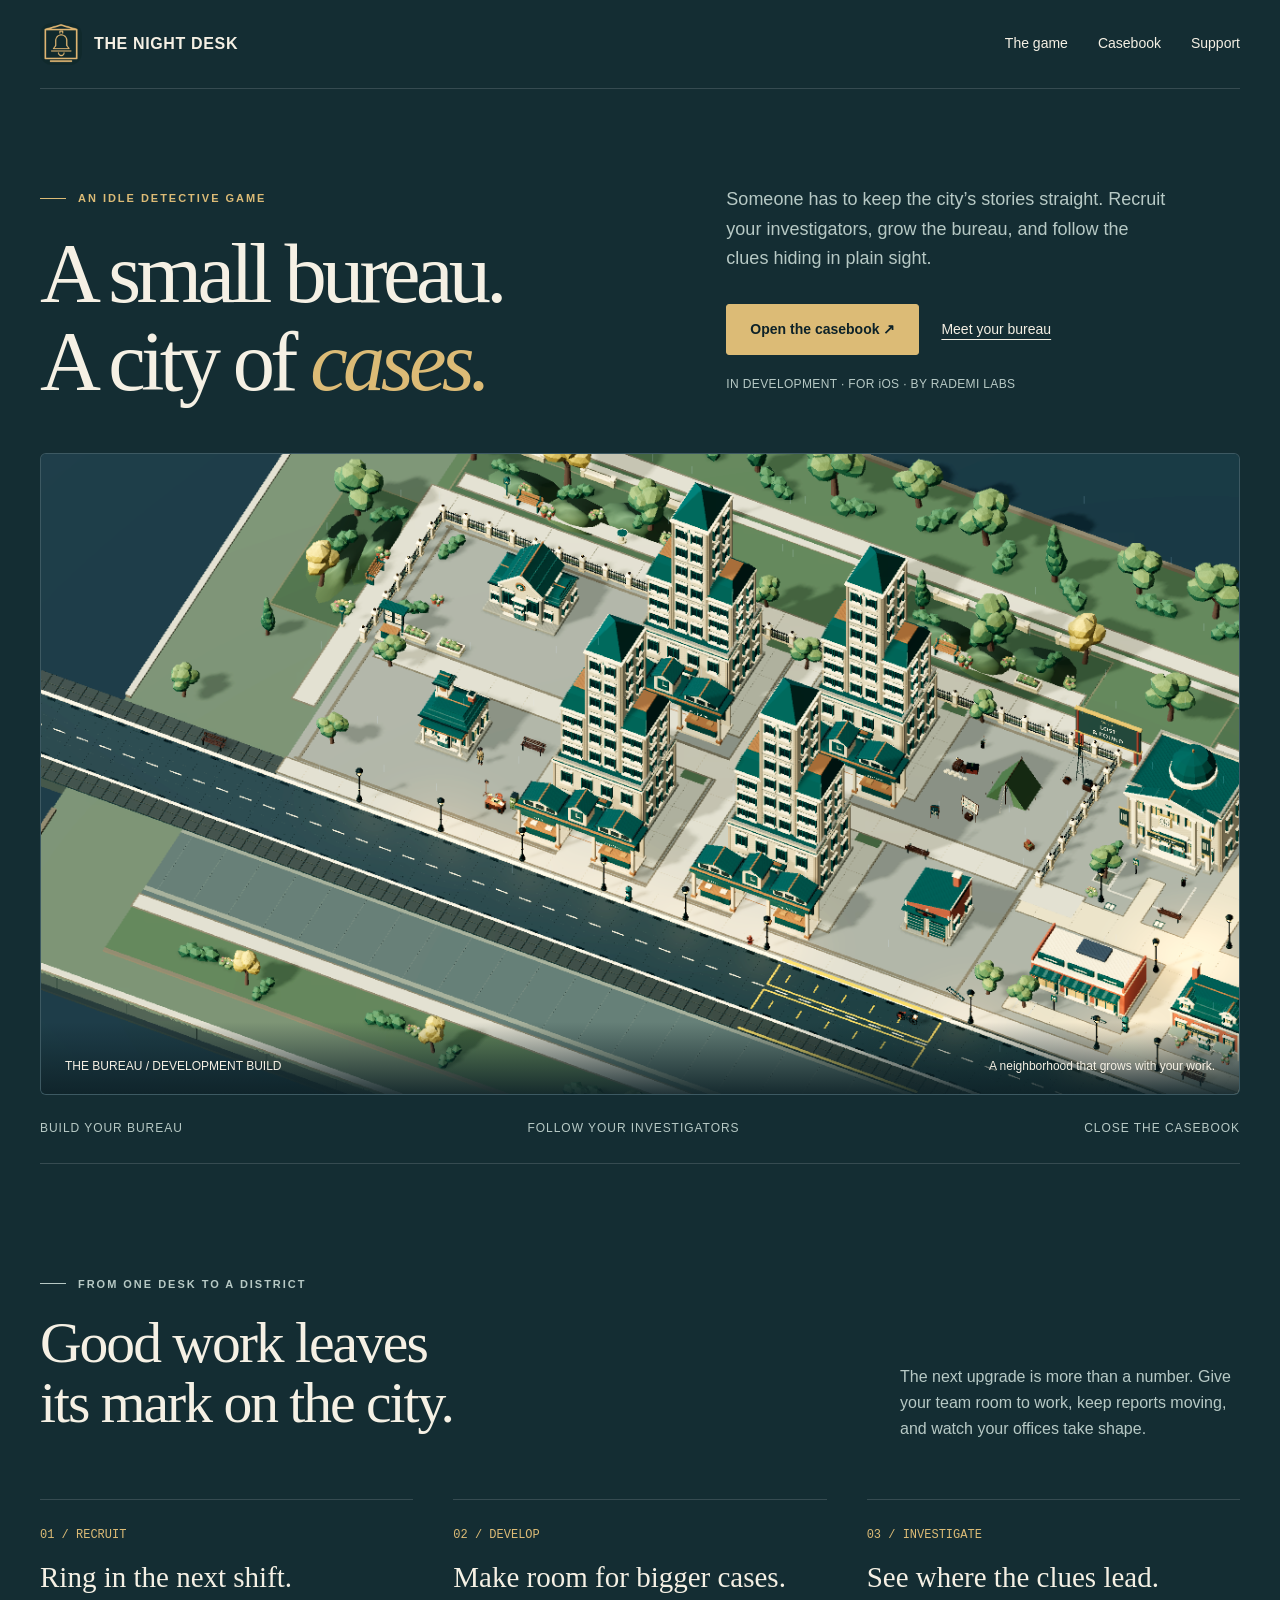
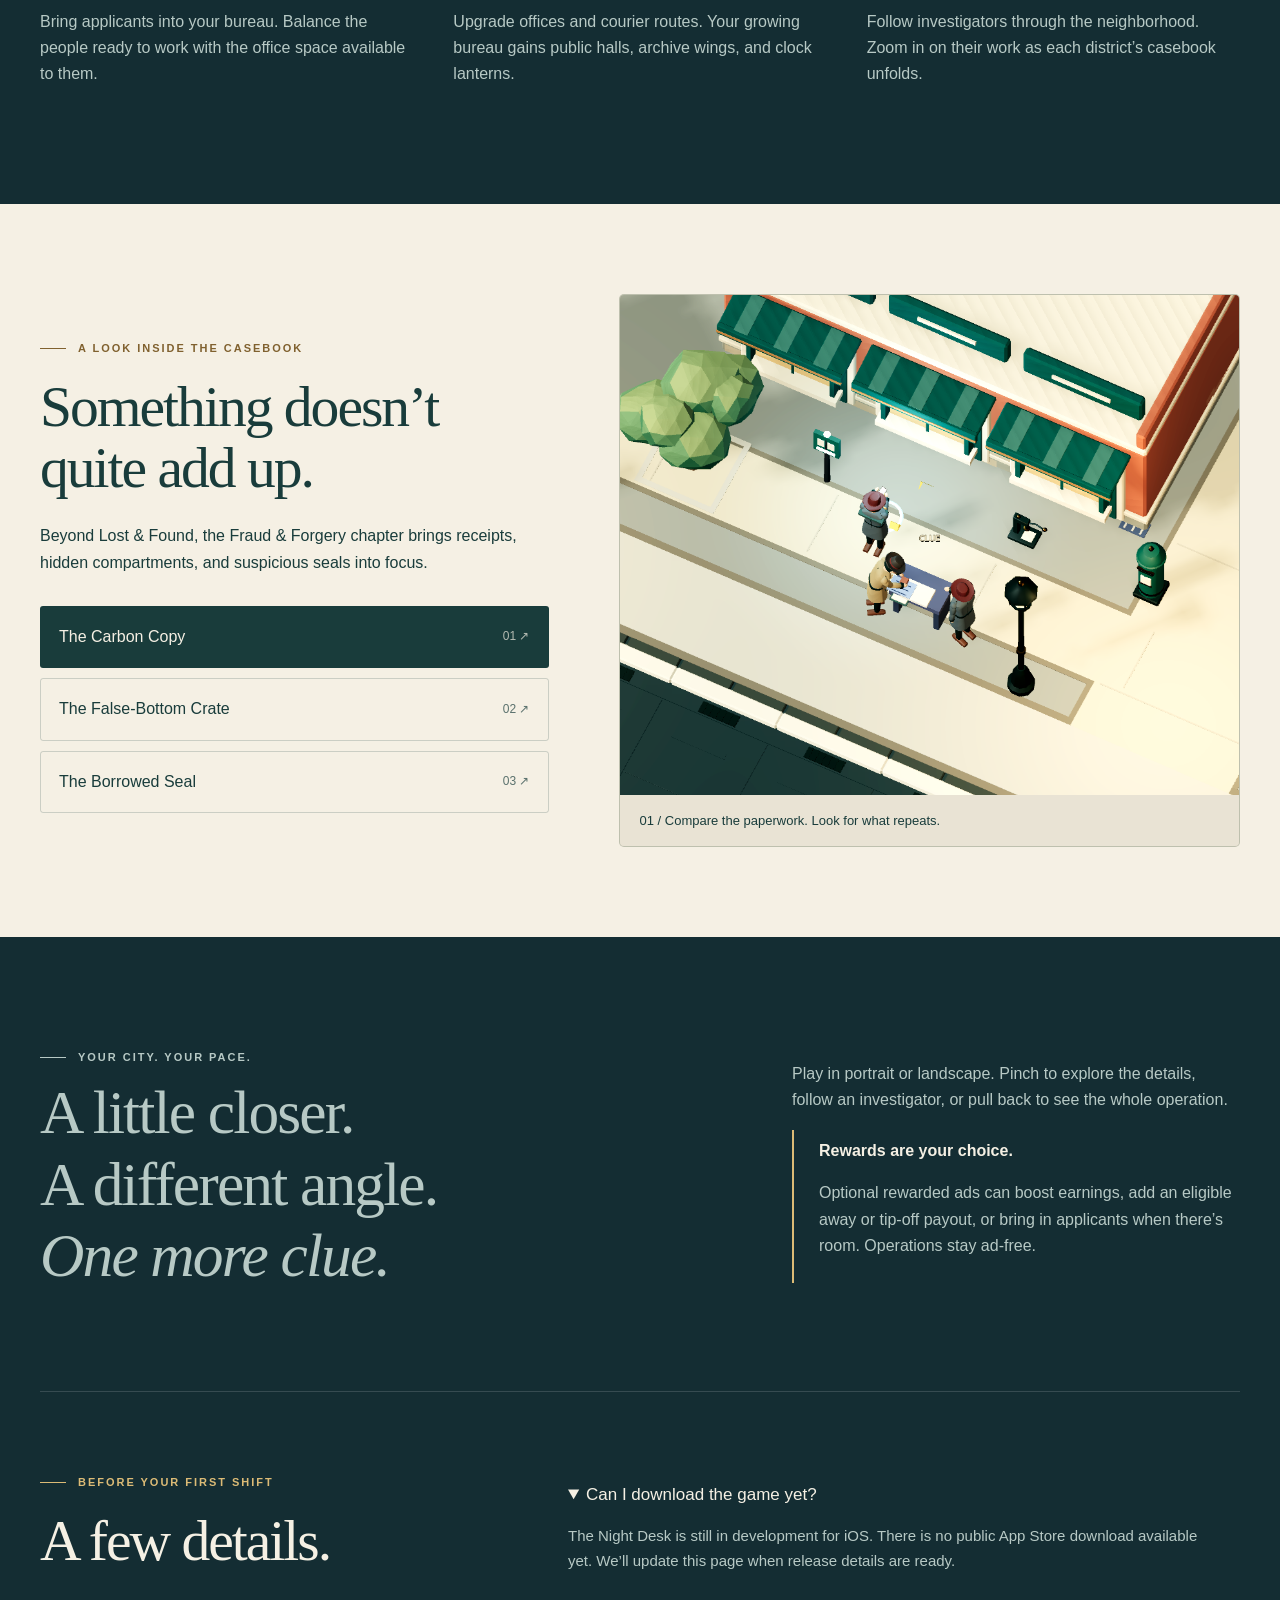
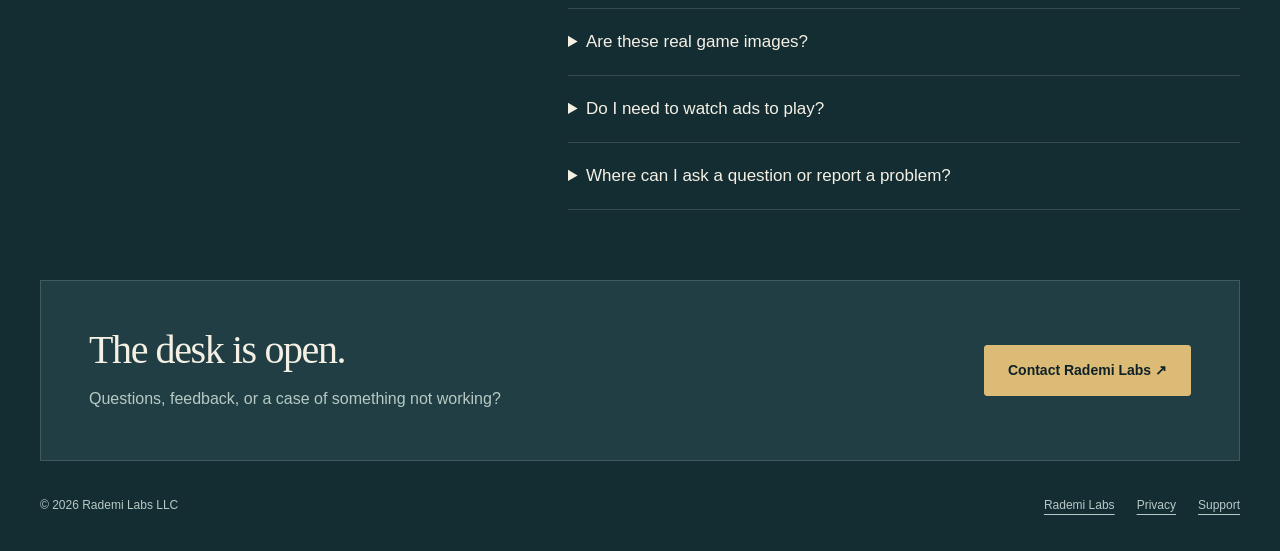
==== the-night-desk/index.html @ 942dfabb "Publish The Night Desk developer site and AdMob publisher file" ====
<!doctype html><html lang="en"><head><meta charset="utf-8"><meta name="viewport" content="width=device-width,initial-scale=1"><title>The Night Desk — A city of cases | Rademi Labs</title><meta name="description" content="Build a detective bureau, recruit investigators, and watch a city of cases unfold. The Night Desk is an iOS game in development from Rademi Labs."><meta property="og:title" content="The Night Desk — A city of cases"><meta property="og:description" content="A growing bureau. A living neighborhood. One more case."><meta property="og:image" content="https://rademi-labs.github.io/the-night-desk/assets/city.png"><meta property="og:type" content="website"><link rel="canonical" href="https://rademi-labs.github.io/the-night-desk/"><link rel="icon" href="assets/icon.png"><link rel="stylesheet" href="style.css"><script src="site.js" defer></script></head><body><a class="skip" href="#main">Skip to content</a><div class="wrap"><header><a class="brand" href="./"><img src="assets/icon.png" width="42" height="42" alt="">THE NIGHT DESK</a><nav aria-label="Main"><a href="#bureau">The game</a><a href="#casebook">Casebook</a><a href="support.html">Support</a></nav></header><main id="main"><section class="hero"><div class="hero-top"><div><p class="kicker">An idle detective game</p><h1>A small bureau.<br>A city of <em>cases.</em></h1></div><div><p class="intro">Someone has to keep the city’s stories straight. Recruit your investigators, grow the bureau, and follow the clues hiding in plain sight.</p><div class="actions"><a class="button" href="#casebook">Open the casebook ↗</a><a class="text-link" href="#bureau">Meet your bureau</a></div><p class="availability">IN DEVELOPMENT · FOR iOS · BY RADEMI LABS</p></div></div><figure class="scene"><img src="assets/city.png" width="1280" height="900" alt="An isometric detective bureau with teal-roofed towers, courtyards, investigators and tree-lined streets"><figcaption><span>THE BUREAU / DEVELOPMENT BUILD</span><span>A neighborhood that grows with your work.</span></figcaption></figure><div class="ribbon"><span>Build your bureau</span><span>Follow your investigators</span><span>Close the casebook</span></div></section><section class="section" id="bureau"><div class="section-head"><div><p class="kicker">From one desk to a district</p><h2>Good work leaves<br>its mark on the city.</h2></div><p>The next upgrade is more than a number. Give your team room to work, keep reports moving, and watch your offices take shape.</p></div><div class="steps"><article class="step"><span class="number">01 / RECRUIT</span><h3>Ring in the next shift.</h3><p>Bring applicants into your bureau. Balance the people ready to work with the office space available to them.</p></article><article class="step"><span class="number">02 / DEVELOP</span><h3>Make room for bigger cases.</h3><p>Upgrade offices and courier routes. Your growing bureau gains public halls, archive wings, and clock lanterns.</p></article><article class="step"><span class="number">03 / INVESTIGATE</span><h3>See where the clues lead.</h3><p>Follow investigators through the neighborhood. Zoom in on their work as each district’s casebook unfolds.</p></article></div></section></main></div><section class="case-section" id="casebook" aria-labelledby="casebook-title"><div class="wrap case-grid"><div><p class="kicker">A look inside the casebook</p><h2 id="casebook-title">Something doesn’t<br>quite add up.</h2><p>Beyond Lost &amp; Found, the Fraud &amp; Forgery chapter brings receipts, hidden compartments, and suspicious seals into focus.</p><div class="case-controls" aria-label="Choose a case preview"><button class="case-button" data-case="carbon" aria-pressed="true" aria-controls="case-preview">The Carbon Copy <span>01 ↗</span></button><button class="case-button" data-case="bottom" aria-pressed="false" aria-controls="case-preview">The False-Bottom Crate <span>02 ↗</span></button><button class="case-button" data-case="seal" aria-pressed="false" aria-controls="case-preview">The Borrowed Seal <span>03 ↗</span></button></div></div><figure class="case-photo" id="case-preview"><img id="case-image" src="assets/carbon-copy.png" width="960" height="1200" loading="lazy" alt="Investigators comparing paperwork at a street-side evidence table"><figcaption id="case-caption" aria-live="polite">01 / Compare the paperwork. Look for what repeats.</figcaption></figure></div></section><div class="wrap"><section class="section quiet"><div><p class="kicker">Your city. Your pace.</p><p class="quote">A little closer.<br>A different angle.<br><em>One more clue.</em></p></div><div><p>Play in portrait or landscape. Pinch to explore the details, follow an investigator, or pull back to see the whole operation.</p><div class="reward-note"><strong>Rewards are your choice.</strong><p>Optional rewarded ads can boost earnings, add an eligible away or tip-off payout, or bring in applicants when there’s room. Operations stay ad-free.</p></div></div></section><section class="faq"><div class="faq-grid"><div><p class="kicker">Before your first shift</p><h2>A few details.</h2></div><div><details open><summary>Can I download the game yet?</summary><p>The Night Desk is still in development for iOS. There is no public App Store download available yet. We’ll update this page when release details are ready.</p></details><details><summary>Are these real game images?</summary><p>Yes. These are captures of the game’s current development artwork and scenes. The final release may change.</p></details><details><summary>Do I need to watch ads to play?</summary><p>Ad rewards are optional. The game does not force interstitial ads, and Operations are ad-free. Reward availability depends on eligibility and ad availability.</p></details><details><summary>Where can I ask a question or report a problem?</summary><p>Visit our <a href="support.html">support page</a> for contact details and useful information to include with a report.</p></details></div></div></section><section class="contact"><div><h2>The desk is open.</h2><p>Questions, feedback, or a case of something not working?</p></div><a class="button" href="support.html">Contact Rademi Labs ↗</a></section><footer><span>© 2026 Rademi Labs LLC</span><div><a href="/">Rademi Labs</a><a href="privacy.html">Privacy</a><a href="support.html">Support</a></div></footer></div></body></html>
---- the-night-desk/style.css ----
:root{--night:#142d33;--deep:#0e2228;--paper:#f5f0e4;--gold:#dcbb76;--ink:#193c3b;--muted:#b7c9c5;--line:#ffffff25}*{box-sizing:border-box}html{scroll-behavior:smooth;scroll-padding-top:28px}body{margin:0;background:var(--night);color:var(--paper);font-family:Arial,Helvetica,sans-serif;line-height:1.65}a{color:inherit;text-underline-offset:5px}button{font:inherit}a:focus-visible,button:focus-visible,summary:focus-visible{outline:3px solid var(--gold);outline-offset:5px}.wrap{width:min(1240px,calc(100% - 80px));margin:auto}.skip{position:absolute;left:20px;top:-80px;background:var(--paper);color:var(--ink);padding:10px;z-index:10}.skip:focus{top:10px}header{display:flex;justify-content:space-between;align-items:center;padding:23px 0;border-bottom:1px solid var(--line);gap:25px}.brand{display:flex;align-items:center;gap:12px;text-decoration:none;font-weight:bold;letter-spacing:.04em}.brand img{border-radius:12px;width:42px;height:42px}nav{display:flex;gap:30px;font-size:14px}nav a{text-decoration:none}nav a:hover{color:var(--gold)}.hero{padding:78px 0 0;position:relative}.hero-top{display:grid;grid-template-columns:1.2fr 1fr;gap:70px;align-items:end}.kicker{text-transform:uppercase;letter-spacing:.18em;font-size:11px;color:var(--gold);font-weight:bold;display:flex;align-items:center;gap:12px}.kicker:before{content:'';width:26px;height:1px;background:currentColor}h1,h2,h3{font-family:Georgia,serif;font-weight:400;line-height:1.05}h1{font-size:clamp(52px,6.6vw,92px);letter-spacing:-.055em;margin:22px 0 0}h1 em,h2 em{color:var(--gold);font-weight:400}h2{font-size:clamp(38px,4.5vw,62px);letter-spacing:-.035em;margin:20px 0 25px}h3{font-size:29px;margin:16px 0}.intro{color:var(--muted);font-size:18px;max-width:440px}.actions{display:flex;flex-wrap:wrap;gap:22px;align-items:center;margin-top:30px}.button{background:var(--gold);color:var(--deep);padding:13px 23px;text-decoration:none;font-size:14px;font-weight:bold;border:1px solid var(--gold);border-radius:3px}.text-link{font-size:14px}.availability{font-size:12px;letter-spacing:.03em;color:var(--muted);margin-top:20px}.scene{margin:46px 0 0;position:relative;border:1px solid var(--line);border-radius:6px;overflow:hidden;background:#1c3d47}.scene img{display:block;width:100%;max-height:640px;object-fit:cover}.scene figcaption{position:absolute;bottom:0;left:0;right:0;display:flex;justify-content:space-between;gap:12px;padding:35px 24px 17px;background:linear-gradient(transparent,#0e2228e8);font-size:12px}.stamp{border:1px solid #dcc69570;border-radius:50%;width:84px;height:84px;display:grid;place-items:center;text-align:center;line-height:1.4;font:10px/1.6 monospace;letter-spacing:1px;color:var(--gold);transform:rotate(10deg)}.ribbon{display:flex;justify-content:space-between;gap:20px;border-bottom:1px solid var(--line);padding:24px 0;color:var(--muted);font-size:12px;letter-spacing:.08em;text-transform:uppercase}.section{padding:100px 0}.section-head{display:flex;justify-content:space-between;gap:40px;align-items:end;margin-bottom:40px}.section-head p{max-width:340px;color:var(--muted)}.steps{display:grid;grid-template-columns:repeat(3,1fr);gap:40px}.step{border-top:1px solid var(--line);padding-top:20px}.number{font:12px monospace;color:var(--gold)}.step p{color:var(--muted);font-size:16px}.case-section{background:var(--paper);color:var(--ink);padding:90px 0}.case-section .kicker{color:#80612f}.case-grid{display:grid;grid-template-columns:.9fr 1.1fr;gap:70px;align-items:center}.case-controls{display:grid;margin-top:30px;gap:10px}.case-button{text-align:left;padding:17px 18px;background:transparent;border:1px solid #193c3b30;border-radius:3px;color:var(--ink);cursor:pointer;display:flex;align-items:center;justify-content:space-between;gap:12px}.case-button span{font-size:12px;opacity:.7}.case-button[aria-pressed=true]{background:var(--ink);color:var(--paper)}.case-photo{margin:0;background:#d6d3bf;border-radius:5px;overflow:hidden;border:1px solid #193c3b20}.case-photo img{width:100%;height:500px;object-fit:cover;display:block}.case-photo figcaption{padding:15px 20px;font-size:13px;background:#e9e3d4}.quote{font:clamp(34px,4.8vw,65px)/1.16 Georgia,serif;letter-spacing:-.03em;max-width:850px;margin:0}.quiet{display:grid;grid-template-columns:1.5fr 1fr;gap:80px;align-items:center}.quiet p{color:var(--muted)}.reward-note{border-left:2px solid var(--gold);padding:8px 0 8px 25px}.faq{border-top:1px solid var(--line);padding:70px 0}.faq-grid{display:grid;grid-template-columns:1fr 1.5fr;gap:80px}details{border-bottom:1px solid var(--line);padding:19px 0}summary{cursor:pointer;font-size:17px}details p{color:var(--muted);font-size:15px;max-width:650px}.contact{padding:48px;background:#203e43;border:1px solid var(--line);display:flex;justify-content:space-between;align-items:center;gap:30px}.contact h2{margin:0 0 15px;font-size:40px}.contact p{margin:0;color:var(--muted)}footer{display:flex;justify-content:space-between;flex-wrap:wrap;gap:20px;padding:35px 0;color:var(--muted);font-size:12px}footer div{display:flex;gap:22px}.document{max-width:780px;padding:70px 0}.document h1{font-size:60px;margin-bottom:30px}.document h2{font-size:30px;margin-top:42px}.document p,.document li{color:var(--muted)}.document .notice{border-left:2px solid var(--gold);padding:15px 20px;background:#ffffff08}.document a{overflow-wrap:anywhere}@media(max-width:800px){.wrap{width:calc(100% - 40px)}header{align-items:flex-start}nav{gap:15px;font-size:12px;flex-wrap:wrap;justify-content:flex-end}.brand{font-size:13px;white-space:nowrap}.brand img{width:32px;height:32px}.hero{padding-top:48px}.hero-top,.case-grid,.quiet,.faq-grid{grid-template-columns:1fr;gap:28px}.intro{max-width:600px}.steps{grid-template-columns:1fr;gap:20px}.section,.case-section{padding:60px 0}.section-head{display:block}.ribbon{font-size:9px;gap:10px}.case-photo img{height:410px}.scene img{min-height:300px;object-position:45% center}.contact{padding:28px;display:block}.contact .button{display:inline-block;margin-top:25px}.scene figcaption{font-size:10px}.document h1{font-size:45px}}@media(prefers-reduced-motion:reduce){html{scroll-behavior:auto}}
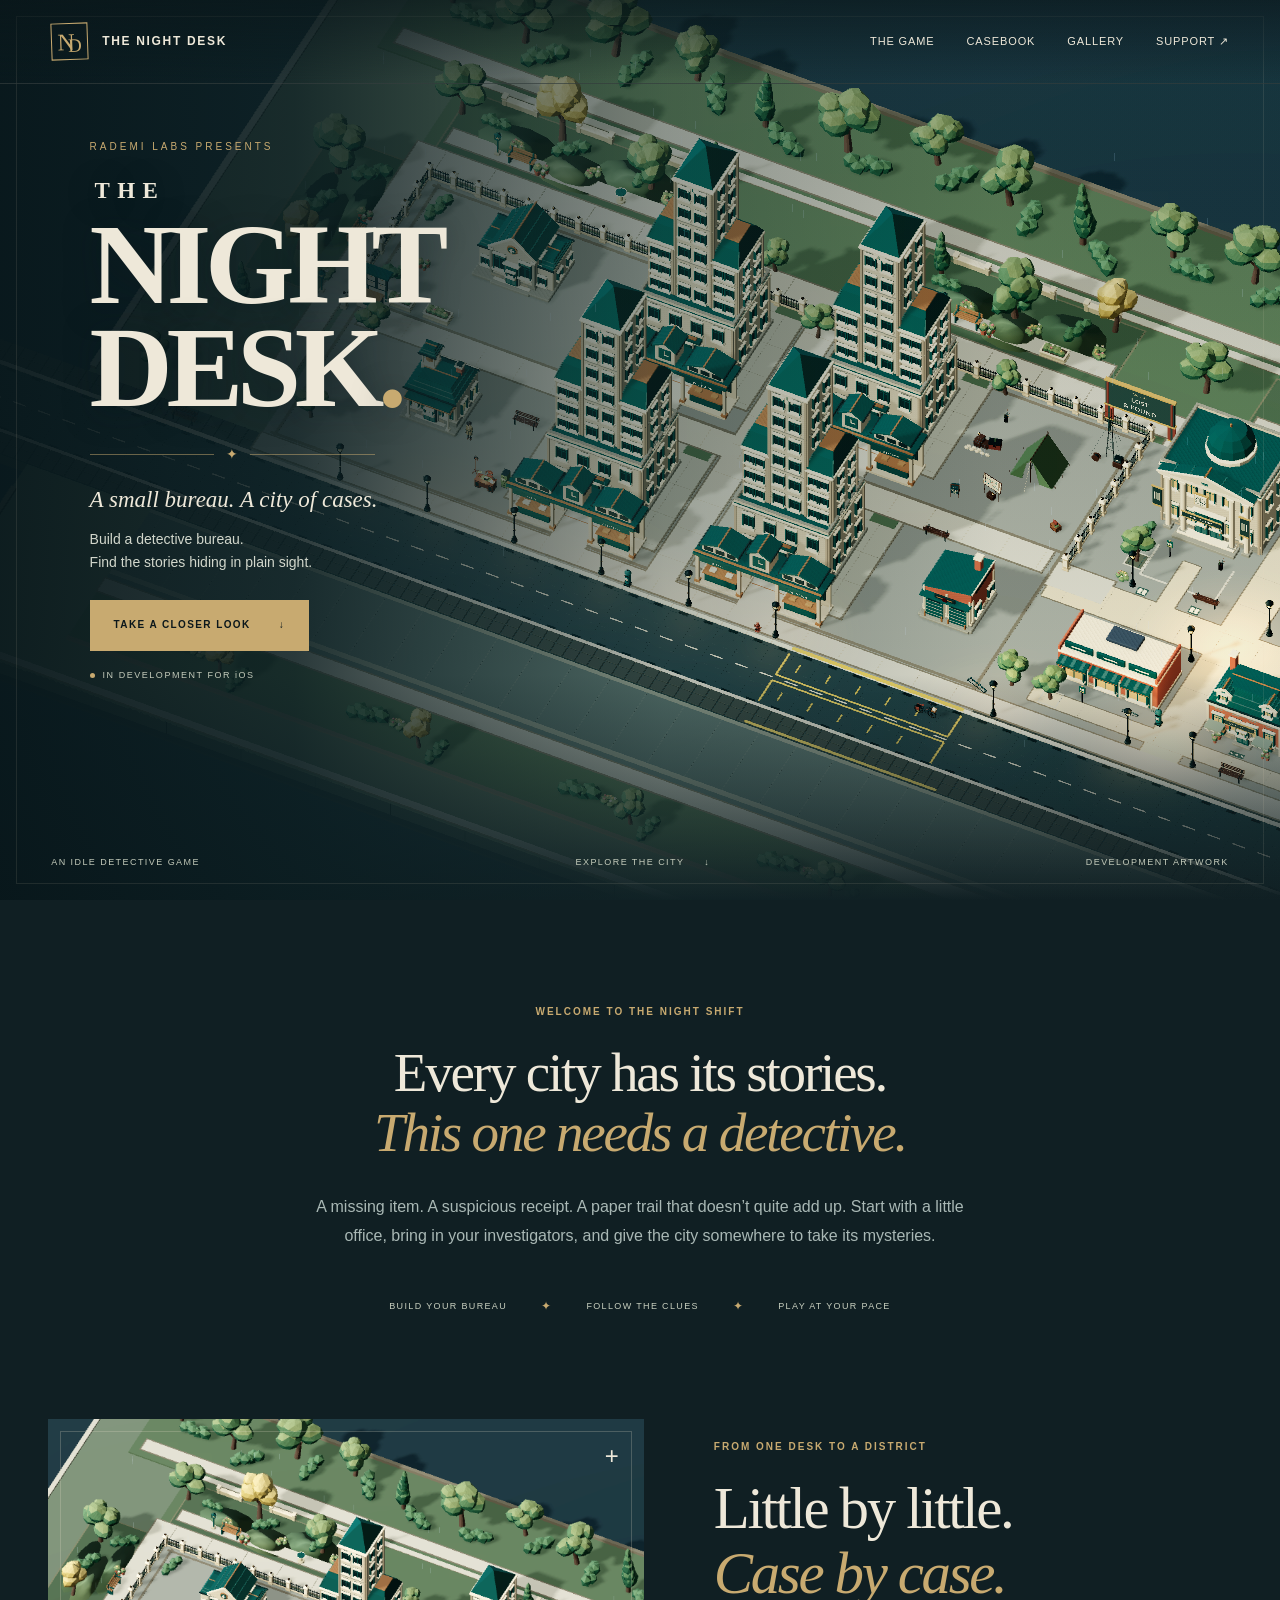
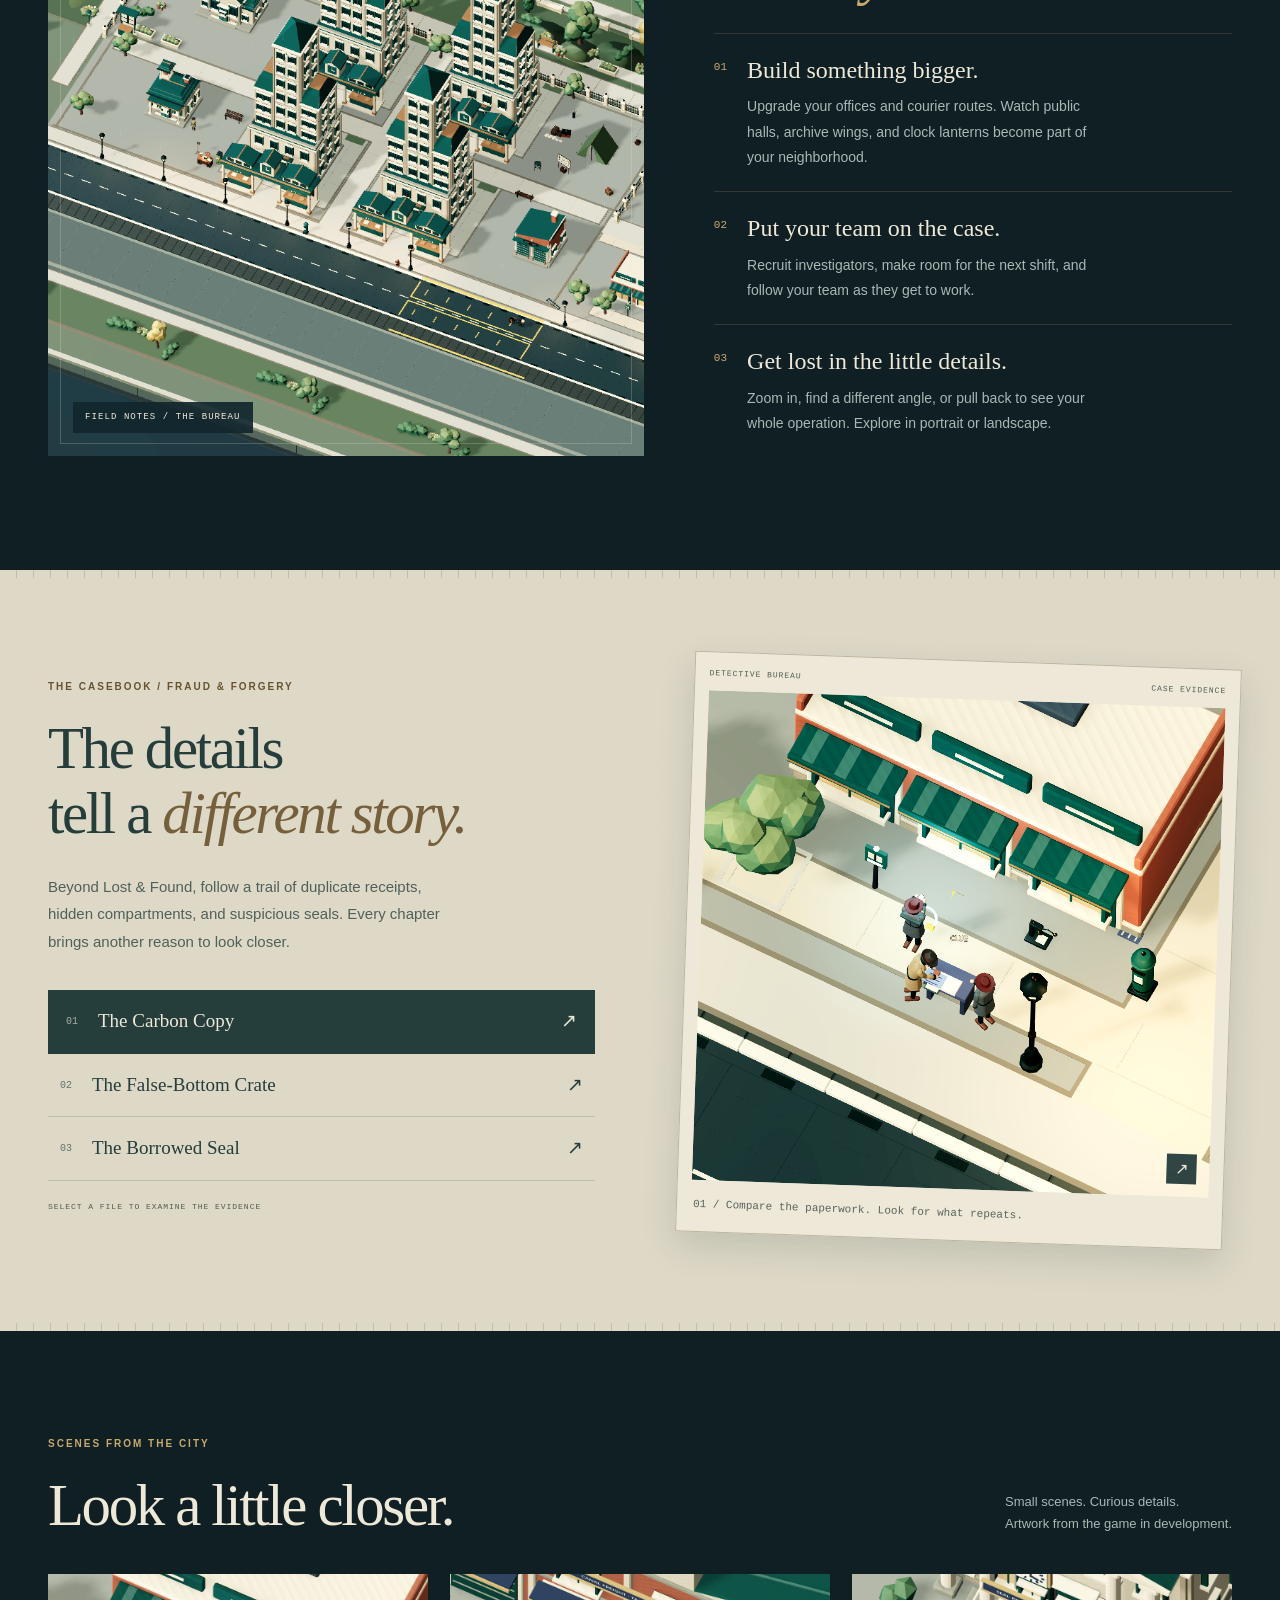
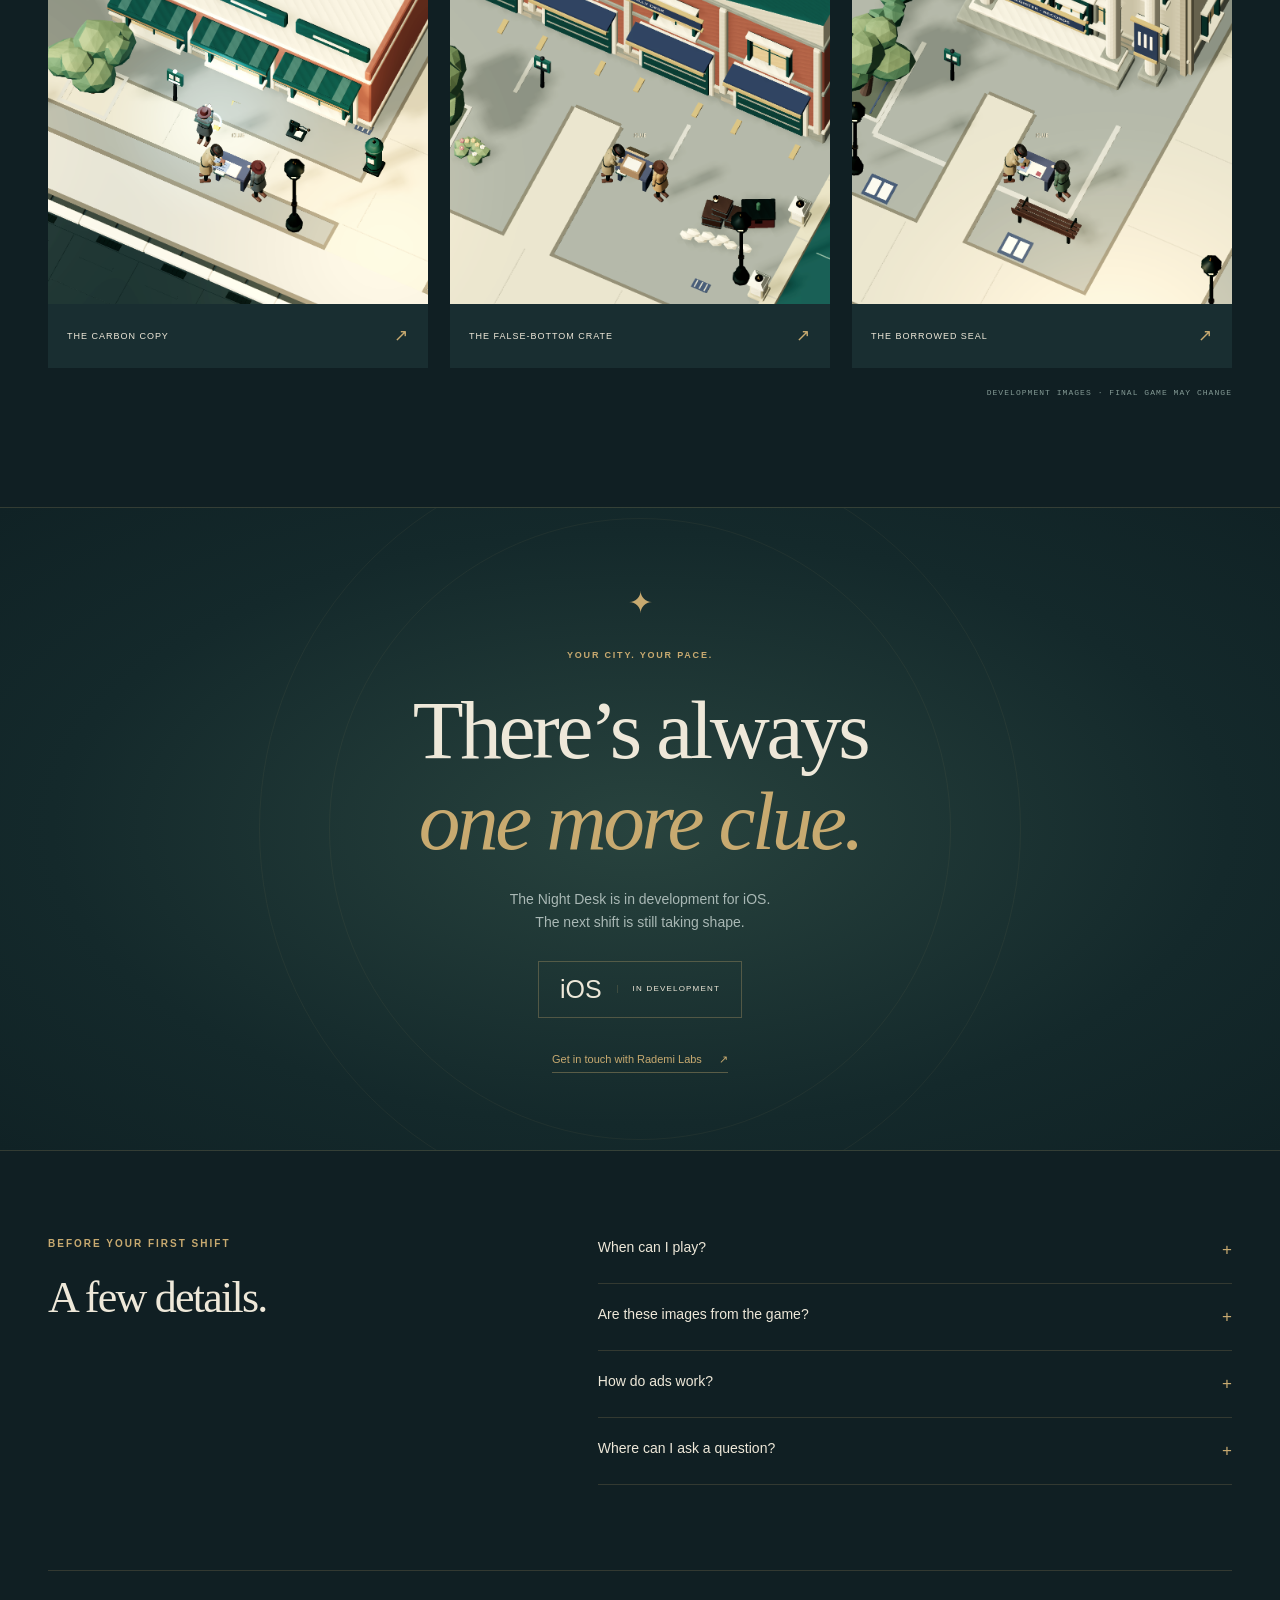
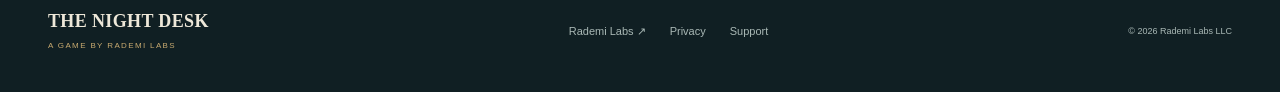
==== commit 5d5bdd4c: "Redesign Night Desk site with cinematic artwork and interactive casebook" ====
--- a/the-night-desk/index.html
+++ b/the-night-desk/index.html
@@ -1 +1,26 @@
-<!doctype html><html lang="en"><head><meta charset="utf-8"><meta name="viewport" content="width=device-width,initial-scale=1"><title>The Night Desk — A city of cases | Rademi Labs</title><meta name="description" content="Build a detective bureau, recruit investigators, and watch a city of cases unfold. The Night Desk is an iOS game in development from Rademi Labs."><meta property="og:title" content="The Night Desk — A city of cases"><meta property="og:description" content="A growing bureau. A living neighborhood. One more case."><meta property="og:image" content="https://rademi-labs.github.io/the-night-desk/assets/city.png"><meta property="og:type" content="website"><link rel="canonical" href="https://rademi-labs.github.io/the-night-desk/"><link rel="icon" href="assets/icon.png"><link rel="stylesheet" href="style.css"><script src="site.js" defer></script></head><body><a class="skip" href="#main">Skip to content</a><div class="wrap"><header><a class="brand" href="./"><img src="assets/icon.png" width="42" height="42" alt="">THE NIGHT DESK</a><nav aria-label="Main"><a href="#bureau">The game</a><a href="#casebook">Casebook</a><a href="support.html">Support</a></nav></header><main id="main"><section class="hero"><div class="hero-top"><div><p class="kicker">An idle detective game</p><h1>A small bureau.<br>A city of <em>cases.</em></h1></div><div><p class="intro">Someone has to keep the city’s stories straight. Recruit your investigators, grow the bureau, and follow the clues hiding in plain sight.</p><div class="actions"><a class="button" href="#casebook">Open the casebook ↗</a><a class="text-link" href="#bureau">Meet your bureau</a></div><p class="availability">IN DEVELOPMENT · FOR iOS · BY RADEMI LABS</p></div></div><figure class="scene"><img src="assets/city.png" width="1280" height="900" alt="An isometric detective bureau with teal-roofed towers, courtyards, investigators and tree-lined streets"><figcaption><span>THE BUREAU / DEVELOPMENT BUILD</span><span>A neighborhood that grows with your work.</span></figcaption></figure><div class="ribbon"><span>Build your bureau</span><span>Follow your investigators</span><span>Close the casebook</span></div></section><section class="section" id="bureau"><div class="section-head"><div><p class="kicker">From one desk to a district</p><h2>Good work leaves<br>its mark on the city.</h2></div><p>The next upgrade is more than a number. Give your team room to work, keep reports moving, and watch your offices take shape.</p></div><div class="steps"><article class="step"><span class="number">01 / RECRUIT</span><h3>Ring in the next shift.</h3><p>Bring applicants into your bureau. Balance the people ready to work with the office space available to them.</p></article><article class="step"><span class="number">02 / DEVELOP</span><h3>Make room for bigger cases.</h3><p>Upgrade offices and courier routes. Your growing bureau gains public halls, archive wings, and clock lanterns.</p></article><article class="step"><span class="number">03 / INVESTIGATE</span><h3>See where the clues lead.</h3><p>Follow investigators through the neighborhood. Zoom in on their work as each district’s casebook unfolds.</p></article></div></section></main></div><section class="case-section" id="casebook" aria-labelledby="casebook-title"><div class="wrap case-grid"><div><p class="kicker">A look inside the casebook</p><h2 id="casebook-title">Something doesn’t<br>quite add up.</h2><p>Beyond Lost &amp; Found, the Fraud &amp; Forgery chapter brings receipts, hidden compartments, and suspicious seals into focus.</p><div class="case-controls" aria-label="Choose a case preview"><button class="case-button" data-case="carbon" aria-pressed="true" aria-controls="case-preview">The Carbon Copy <span>01 ↗</span></button><button class="case-button" data-case="bottom" aria-pressed="false" aria-controls="case-preview">The False-Bottom Crate <span>02 ↗</span></button><button class="case-button" data-case="seal" aria-pressed="false" aria-controls="case-preview">The Borrowed Seal <span>03 ↗</span></button></div></div><figure class="case-photo" id="case-preview"><img id="case-image" src="assets/carbon-copy.png" width="960" height="1200" loading="lazy" alt="Investigators comparing paperwork at a street-side evidence table"><figcaption id="case-caption" aria-live="polite">01 / Compare the paperwork. Look for what repeats.</figcaption></figure></div></section><div class="wrap"><section class="section quiet"><div><p class="kicker">Your city. Your pace.</p><p class="quote">A little closer.<br>A different angle.<br><em>One more clue.</em></p></div><div><p>Play in portrait or landscape. Pinch to explore the details, follow an investigator, or pull back to see the whole operation.</p><div class="reward-note"><strong>Rewards are your choice.</strong><p>Optional rewarded ads can boost earnings, add an eligible away or tip-off payout, or bring in applicants when there’s room. Operations stay ad-free.</p></div></div></section><section class="faq"><div class="faq-grid"><div><p class="kicker">Before your first shift</p><h2>A few details.</h2></div><div><details open><summary>Can I download the game yet?</summary><p>The Night Desk is still in development for iOS. There is no public App Store download available yet. We’ll update this page when release details are ready.</p></details><details><summary>Are these real game images?</summary><p>Yes. These are captures of the game’s current development artwork and scenes. The final release may change.</p></details><details><summary>Do I need to watch ads to play?</summary><p>Ad rewards are optional. The game does not force interstitial ads, and Operations are ad-free. Reward availability depends on eligibility and ad availability.</p></details><details><summary>Where can I ask a question or report a problem?</summary><p>Visit our <a href="support.html">support page</a> for contact details and useful information to include with a report.</p></details></div></div></section><section class="contact"><div><h2>The desk is open.</h2><p>Questions, feedback, or a case of something not working?</p></div><a class="button" href="support.html">Contact Rademi Labs ↗</a></section><footer><span>© 2026 Rademi Labs LLC</span><div><a href="/">Rademi Labs</a><a href="privacy.html">Privacy</a><a href="support.html">Support</a></div></footer></div></body></html>
+<!doctype html>
+<html lang="en">
+<head>
+<meta charset="utf-8"><meta name="viewport" content="width=device-width,initial-scale=1">
+<title>The Night Desk — A city of cases | Rademi Labs</title>
+<meta name="description" content="A small bureau. A city of cases. Build your detective bureau and follow the clues in The Night Desk, an idle detective game in development for iOS.">
+<meta property="og:title" content="The Night Desk — A city of cases"><meta property="og:description" content="Build your bureau. Follow the clues. Take the night shift."><meta property="og:image" content="https://rademi-labs.github.io/the-night-desk/assets/city.png"><meta property="og:type" content="website"><link rel="canonical" href="https://rademi-labs.github.io/the-night-desk/"><link rel="icon" href="assets/icon.png"><link rel="stylesheet" href="style.css"><script src="site.js" defer></script>
+</head>
+<body class="game-page">
+<a class="skip" href="#main">Skip to content</a>
+<header class="site-header"><a class="brand" href="./"><span class="brand-mark" aria-hidden="true">N<span>D</span></span><span>THE NIGHT DESK</span></a><nav aria-label="Main"><a href="#bureau">The game</a><a href="#casebook">Casebook</a><a href="#gallery">Gallery</a><a href="support.html">Support <span aria-hidden="true">↗</span></a></nav></header>
+<main id="main">
+<section class="hero" aria-labelledby="game-title">
+<img class="hero-art" src="assets/city.png" width="1280" height="900" fetchpriority="high" alt="An isometric city block of teal-roofed detective offices, tree-lined streets and tiny investigators">
+<div class="hero-shade"></div>
+<div class="hero-content"><p class="eyebrow">RADEMI LABS PRESENTS</p><h1 id="game-title" class="game-title"><span class="title-the">THE</span><span>NIGHT</span><span>DESK<span class="title-period">.</span></span></h1><div class="title-rule"><span></span><i aria-hidden="true">✦</i><span></span></div><p class="hero-tagline">A small bureau. A city of cases.</p><p class="hero-description">Build a detective bureau.<br>Find the stories hiding in plain sight.</p><a class="button" href="#bureau">TAKE A CLOSER LOOK <span aria-hidden="true">↓</span></a><p class="release-status"><span></span> IN DEVELOPMENT FOR iOS</p></div>
+<div class="hero-bottom"><span>AN IDLE DETECTIVE GAME</span><a href="#bureau">EXPLORE THE CITY <span aria-hidden="true">↓</span></a><span>DEVELOPMENT ARTWORK</span></div>
+</section>
+<section class="intro-section wrap" id="bureau"><p class="kicker">Welcome to the night shift</p><h2>Every city has its stories.<br><em>This one needs a detective.</em></h2><p class="lead">A missing item. A suspicious receipt. A paper trail that doesn’t quite add up. Start with a little office, bring in your investigators, and give the city somewhere to take its mysteries.</p><div class="game-facts"><span>BUILD YOUR BUREAU</span><i aria-hidden="true">✦</i><span>FOLLOW THE CLUES</span><i aria-hidden="true">✦</i><span>PLAY AT YOUR PACE</span></div></section>
+<section class="bureau-section wrap" aria-labelledby="bureau-title"><div class="bureau-art"><img src="assets/city.png" width="1280" height="900" loading="lazy" alt="A growing neighborhood of detective offices surrounding busy courtyards"><span class="image-label">FIELD NOTES / THE BUREAU</span><span class="image-corner" aria-hidden="true">+</span></div><div class="bureau-copy"><p class="kicker">From one desk to a district</p><h2 id="bureau-title">Little by little.<br><em>Case by case.</em></h2><div class="feature"><span>01</span><div><h3>Build something bigger.</h3><p>Upgrade your offices and courier routes. Watch public halls, archive wings, and clock lanterns become part of your neighborhood.</p></div></div><div class="feature"><span>02</span><div><h3>Put your team on the case.</h3><p>Recruit investigators, make room for the next shift, and follow your team as they get to work.</p></div></div><div class="feature"><span>03</span><div><h3>Get lost in the little details.</h3><p>Zoom in, find a different angle, or pull back to see your whole operation. Explore in portrait or landscape.</p></div></div></div></section>
+<section class="case-section" id="casebook" aria-labelledby="casebook-title"><div class="wrap case-grid"><div class="case-copy"><p class="kicker">The casebook / Fraud &amp; Forgery</p><h2 id="casebook-title">The details<br>tell a <em>different story.</em></h2><p>Beyond Lost &amp; Found, follow a trail of duplicate receipts, hidden compartments, and suspicious seals. Every chapter brings another reason to look closer.</p><div class="case-controls" aria-label="Choose a case preview"><button class="case-button" data-case="carbon" aria-pressed="true" aria-controls="case-preview"><span class="case-no">01</span><span>The Carbon Copy</span><span aria-hidden="true">↗</span></button><button class="case-button" data-case="bottom" aria-pressed="false" aria-controls="case-preview"><span class="case-no">02</span><span>The False-Bottom Crate</span><span aria-hidden="true">↗</span></button><button class="case-button" data-case="seal" aria-pressed="false" aria-controls="case-preview"><span class="case-no">03</span><span>The Borrowed Seal</span><span aria-hidden="true">↗</span></button></div><p class="case-note">SELECT A FILE TO EXAMINE THE EVIDENCE</p></div><figure class="case-photo" id="case-preview"><div class="file-heading"><span>DETECTIVE BUREAU</span><span>CASE EVIDENCE</span></div><button class="case-enlarge" data-gallery-open="case" aria-label="Enlarge selected case artwork"><img id="case-image" src="assets/carbon-copy.png" width="960" height="1200" loading="lazy" alt="Investigators comparing paperwork at a street-side evidence table"><span class="enlarge-icon" aria-hidden="true">↗</span></button><figcaption id="case-caption" aria-live="polite">01 / Compare the paperwork. Look for what repeats.</figcaption></figure></div></section>
+<section class="gallery-section wrap" id="gallery" aria-labelledby="gallery-title"><div class="section-heading"><div><p class="kicker">Scenes from the city</p><h2 id="gallery-title">Look a little closer.</h2></div><p>Small scenes. Curious details.<br>Artwork from the game in development.</p></div><div class="gallery-grid"><button class="gallery-item" data-gallery-open data-image="assets/carbon-copy.png" data-alt="Investigators comparing paperwork at a street-side evidence table" data-caption="The Carbon Copy — development artwork"><img src="assets/carbon-copy.png" width="960" height="1200" loading="lazy" alt="The Carbon Copy case artwork"><span><span>THE CARBON COPY</span><i aria-hidden="true">↗</i></span></button><button class="gallery-item" data-gallery-open data-image="assets/false-bottom.png" data-alt="Investigators examining the lifted panel of a crate outside Canal Freight" data-caption="The False-Bottom Crate — development artwork"><img src="assets/false-bottom.png" width="960" height="1200" loading="lazy" alt="The False-Bottom Crate case artwork"><span><span>THE FALSE-BOTTOM CRATE</span><i aria-hidden="true">↗</i></span></button><button class="gallery-item" data-gallery-open data-image="assets/borrowed-seal.png" data-alt="Investigators examining documents and a seal outside the records hall" data-caption="The Borrowed Seal — development artwork"><img src="assets/borrowed-seal.png" width="960" height="1200" loading="lazy" alt="The Borrowed Seal case artwork"><span><span>THE BORROWED SEAL</span><i aria-hidden="true">↗</i></span></button></div><p class="gallery-note">DEVELOPMENT IMAGES · FINAL GAME MAY CHANGE</p></section>
+<section class="shift-section"><div class="wrap shift-content"><span class="shift-star" aria-hidden="true">✦</span><p class="kicker">Your city. Your pace.</p><h2>There’s always<br><em>one more clue.</em></h2><p>The Night Desk is in development for iOS.<br>The next shift is still taking shape.</p><span class="platform-label">iOS <span>IN DEVELOPMENT</span></span><a class="text-link" href="support.html">Get in touch with Rademi Labs <span aria-hidden="true">↗</span></a></div></section>
+<section class="faq wrap" aria-labelledby="faq-title"><div><p class="kicker">Before your first shift</p><h2 id="faq-title">A few details.</h2></div><div><details><summary>When can I play?</summary><p>The Night Desk is in development for iOS. There is no public App Store download yet. We’ll share release details here when they’re ready.</p></details><details><summary>Are these images from the game?</summary><p>Yes. These are captures of the game’s current development artwork and scenes. The final release may change.</p></details><details><summary>How do ads work?</summary><p>Rewarded ads are optional. Eligible rewards can boost earnings, add an away or tip-off payout, or bring in applicants when there’s room. There are no forced interstitial ads, and Operations are ad-free. Rewards depend on eligibility and ad availability.</p></details><details><summary>Where can I ask a question?</summary><p>Visit our <a href="support.html">support page</a> for contact details and useful information to include with a report.</p></details></div></section>
+</main><footer class="site-footer wrap"><a class="footer-wordmark" href="./">THE NIGHT DESK<span>A GAME BY RADEMI LABS</span></a><div><a href="/">Rademi Labs ↗</a><a href="privacy.html">Privacy</a><a href="support.html">Support</a></div><span>© 2026 Rademi Labs LLC</span></footer>
+</body></html>
--- a/the-night-desk/style.css
+++ b/the-night-desk/style.css
@@ -1 +1,5 @@
-:root{--night:#142d33;--deep:#0e2228;--paper:#f5f0e4;--gold:#dcbb76;--ink:#193c3b;--muted:#b7c9c5;--line:#ffffff25}*{box-sizing:border-box}html{scroll-behavior:smooth;scroll-padding-top:28px}body{margin:0;background:var(--night);color:var(--paper);font-family:Arial,Helvetica,sans-serif;line-height:1.65}a{color:inherit;text-underline-offset:5px}button{font:inherit}a:focus-visible,button:focus-visible,summary:focus-visible{outline:3px solid var(--gold);outline-offset:5px}.wrap{width:min(1240px,calc(100% - 80px));margin:auto}.skip{position:absolute;left:20px;top:-80px;background:var(--paper);color:var(--ink);padding:10px;z-index:10}.skip:focus{top:10px}header{display:flex;justify-content:space-between;align-items:center;padding:23px 0;border-bottom:1px solid var(--line);gap:25px}.brand{display:flex;align-items:center;gap:12px;text-decoration:none;font-weight:bold;letter-spacing:.04em}.brand img{border-radius:12px;width:42px;height:42px}nav{display:flex;gap:30px;font-size:14px}nav a{text-decoration:none}nav a:hover{color:var(--gold)}.hero{padding:78px 0 0;position:relative}.hero-top{display:grid;grid-template-columns:1.2fr 1fr;gap:70px;align-items:end}.kicker{text-transform:uppercase;letter-spacing:.18em;font-size:11px;color:var(--gold);font-weight:bold;display:flex;align-items:center;gap:12px}.kicker:before{content:'';width:26px;height:1px;background:currentColor}h1,h2,h3{font-family:Georgia,serif;font-weight:400;line-height:1.05}h1{font-size:clamp(52px,6.6vw,92px);letter-spacing:-.055em;margin:22px 0 0}h1 em,h2 em{color:var(--gold);font-weight:400}h2{font-size:clamp(38px,4.5vw,62px);letter-spacing:-.035em;margin:20px 0 25px}h3{font-size:29px;margin:16px 0}.intro{color:var(--muted);font-size:18px;max-width:440px}.actions{display:flex;flex-wrap:wrap;gap:22px;align-items:center;margin-top:30px}.button{background:var(--gold);color:var(--deep);padding:13px 23px;text-decoration:none;font-size:14px;font-weight:bold;border:1px solid var(--gold);border-radius:3px}.text-link{font-size:14px}.availability{font-size:12px;letter-spacing:.03em;color:var(--muted);margin-top:20px}.scene{margin:46px 0 0;position:relative;border:1px solid var(--line);border-radius:6px;overflow:hidden;background:#1c3d47}.scene img{display:block;width:100%;max-height:640px;object-fit:cover}.scene figcaption{position:absolute;bottom:0;left:0;right:0;display:flex;justify-content:space-between;gap:12px;padding:35px 24px 17px;background:linear-gradient(transparent,#0e2228e8);font-size:12px}.stamp{border:1px solid #dcc69570;border-radius:50%;width:84px;height:84px;display:grid;place-items:center;text-align:center;line-height:1.4;font:10px/1.6 monospace;letter-spacing:1px;color:var(--gold);transform:rotate(10deg)}.ribbon{display:flex;justify-content:space-between;gap:20px;border-bottom:1px solid var(--line);padding:24px 0;color:var(--muted);font-size:12px;letter-spacing:.08em;text-transform:uppercase}.section{padding:100px 0}.section-head{display:flex;justify-content:space-between;gap:40px;align-items:end;margin-bottom:40px}.section-head p{max-width:340px;color:var(--muted)}.steps{display:grid;grid-template-columns:repeat(3,1fr);gap:40px}.step{border-top:1px solid var(--line);padding-top:20px}.number{font:12px monospace;color:var(--gold)}.step p{color:var(--muted);font-size:16px}.case-section{background:var(--paper);color:var(--ink);padding:90px 0}.case-section .kicker{color:#80612f}.case-grid{display:grid;grid-template-columns:.9fr 1.1fr;gap:70px;align-items:center}.case-controls{display:grid;margin-top:30px;gap:10px}.case-button{text-align:left;padding:17px 18px;background:transparent;border:1px solid #193c3b30;border-radius:3px;color:var(--ink);cursor:pointer;display:flex;align-items:center;justify-content:space-between;gap:12px}.case-button span{font-size:12px;opacity:.7}.case-button[aria-pressed=true]{background:var(--ink);color:var(--paper)}.case-photo{margin:0;background:#d6d3bf;border-radius:5px;overflow:hidden;border:1px solid #193c3b20}.case-photo img{width:100%;height:500px;object-fit:cover;display:block}.case-photo figcaption{padding:15px 20px;font-size:13px;background:#e9e3d4}.quote{font:clamp(34px,4.8vw,65px)/1.16 Georgia,serif;letter-spacing:-.03em;max-width:850px;margin:0}.quiet{display:grid;grid-template-columns:1.5fr 1fr;gap:80px;align-items:center}.quiet p{color:var(--muted)}.reward-note{border-left:2px solid var(--gold);padding:8px 0 8px 25px}.faq{border-top:1px solid var(--line);padding:70px 0}.faq-grid{display:grid;grid-template-columns:1fr 1.5fr;gap:80px}details{border-bottom:1px solid var(--line);padding:19px 0}summary{cursor:pointer;font-size:17px}details p{color:var(--muted);font-size:15px;max-width:650px}.contact{padding:48px;background:#203e43;border:1px solid var(--line);display:flex;justify-content:space-between;align-items:center;gap:30px}.contact h2{margin:0 0 15px;font-size:40px}.contact p{margin:0;color:var(--muted)}footer{display:flex;justify-content:space-between;flex-wrap:wrap;gap:20px;padding:35px 0;color:var(--muted);font-size:12px}footer div{display:flex;gap:22px}.document{max-width:780px;padding:70px 0}.document h1{font-size:60px;margin-bottom:30px}.document h2{font-size:30px;margin-top:42px}.document p,.document li{color:var(--muted)}.document .notice{border-left:2px solid var(--gold);padding:15px 20px;background:#ffffff08}.document a{overflow-wrap:anywhere}@media(max-width:800px){.wrap{width:calc(100% - 40px)}header{align-items:flex-start}nav{gap:15px;font-size:12px;flex-wrap:wrap;justify-content:flex-end}.brand{font-size:13px;white-space:nowrap}.brand img{width:32px;height:32px}.hero{padding-top:48px}.hero-top,.case-grid,.quiet,.faq-grid{grid-template-columns:1fr;gap:28px}.intro{max-width:600px}.steps{grid-template-columns:1fr;gap:20px}.section,.case-section{padding:60px 0}.section-head{display:block}.ribbon{font-size:9px;gap:10px}.case-photo img{height:410px}.scene img{min-height:300px;object-position:45% center}.contact{padding:28px;display:block}.contact .button{display:inline-block;margin-top:25px}.scene figcaption{font-size:10px}.document h1{font-size:45px}}@media(prefers-reduced-motion:reduce){html{scroll-behavior:auto}}
+:root{--night:#101f23;--deep:#0b171b;--paper:#eee8d9;--gold:#c8aa70;--ink:#253d3b;--muted:#a9b8b5;--line:#c8aa7030}*{box-sizing:border-box}html{scroll-behavior:smooth;scroll-padding-top:28px}body{margin:0;background:var(--night);color:var(--paper);font-family:Arial,Helvetica,sans-serif;line-height:1.65}a{color:inherit;text-underline-offset:5px}button{font:inherit}a:focus-visible,button:focus-visible,summary:focus-visible{outline:3px solid var(--gold);outline-offset:5px}button{touch-action:manipulation}.wrap{width:min(1200px,calc(100% - 96px));margin-inline:auto}.skip{position:absolute;left:20px;top:-80px;background:var(--paper);color:var(--ink);padding:10px;z-index:20}.skip:focus{top:10px}header{display:flex;justify-content:space-between;align-items:center;padding:24px 0;border-bottom:1px solid var(--line);gap:25px}.site-header{position:absolute;inset:0 0 auto;z-index:5;padding:23px 4%;border-bottom:1px solid #eee8d920;background:linear-gradient(#091619a6,transparent)}.brand{display:flex;align-items:center;gap:14px;text-decoration:none;font:700 12px/1.2 Arial,sans-serif;letter-spacing:.14em}.brand img{width:42px;height:42px;border-radius:8px}.brand-mark{border:1px solid var(--gold);color:var(--gold);font:24px/1 Georgia,serif;width:37px;height:37px;display:flex;align-items:center;justify-content:center;letter-spacing:-7px;padding-right:7px;transform:rotate(-2deg)}.brand-mark span{font-size:19px;transform:translateY(4px)}nav{display:flex;gap:32px;font-size:11px;letter-spacing:.08em;text-transform:uppercase}nav a{text-decoration:none}nav a:hover{color:var(--gold)}.hero{min-height:820px;height:min(960px,100svh);position:relative;isolation:isolate;overflow:hidden;background:#16383c}.hero-art{position:absolute;inset:0;width:100%;height:100%;object-fit:cover;object-position:70% 50%;z-index:-3}.hero-shade{position:absolute;inset:0;z-index:-2;background:linear-gradient(90deg,#08171bf2 0%,#0b1d21db 23%,#11282b4d 52%,#11282b0a 78%),linear-gradient(0deg,#101f23 0%,transparent 25%,#0b171b29 80%)}.hero:after{content:'';position:absolute;inset:16px;pointer-events:none;border:1px solid #e4d5b51a;z-index:-1}.hero-content{position:relative;padding:139px 0 100px;margin-left:max(7%,calc((100vw - 1160px)/2));width:440px}.eyebrow{font-size:10px;letter-spacing:.3em;color:var(--gold);margin:0 0 23px}.game-title{font-family:Georgia,'Times New Roman',serif;font-weight:bold;font-size:clamp(88px,9vw,136px);line-height:.79;letter-spacing:-.055em;margin:0;text-shadow:0 4px 35px #08151966;display:flex;flex-direction:column;align-items:flex-start}.game-title>span{display:block}.game-title .title-the{font-size:23px;letter-spacing:.32em;line-height:1;margin:0 0 17px 5px}.game-title>span:last-child{margin-top:12px}.title-period{color:var(--gold)}.title-rule{display:flex;align-items:center;gap:12px;width:285px;margin-top:30px;color:var(--gold)}.title-rule span{height:1px;background:#c8aa7080;flex:1}.title-rule i{font-style:normal;font-size:14px}.hero-tagline{font:italic 23px/1.35 Georgia,serif;color:var(--paper);margin:18px 0 13px}.hero-description{color:#d2d7cc;font-size:14px;line-height:1.7;margin:0 0 25px}.button{display:inline-flex;align-items:center;justify-content:center;gap:28px;background:var(--gold);color:var(--deep);padding:16px 23px;text-decoration:none;font-size:10px;font-weight:bold;letter-spacing:.14em;border:1px solid var(--gold);transition:background .2s,transform .2s}.button:hover{background:#e0c894;transform:translateY(-2px)}.release-status{font-size:9px;letter-spacing:.17em;color:#c4cbbb;display:flex;align-items:center;gap:8px;margin-top:17px}.release-status>span{width:5px;height:5px;border-radius:50%;background:var(--gold)}.hero-bottom{position:absolute;bottom:30px;left:4%;right:4%;display:flex;justify-content:space-between;gap:20px;font-size:9px;letter-spacing:.16em;color:#c4cbbb}.hero-bottom a{text-decoration:none}.hero-bottom a span{margin-left:16px}.kicker{font-size:10px;letter-spacing:.2em;text-transform:uppercase;color:var(--gold);font-weight:bold;margin:0 0 22px}h2,h3{font-family:Georgia,'Times New Roman',serif;font-weight:400}h2{font-size:clamp(36px,4.6vw,61px);line-height:1.1;letter-spacing:-.04em;margin:0 0 26px}h2 em{font-weight:400;color:var(--gold)}h3{font-size:24px;line-height:1.2;margin:0 0 10px}.intro-section{text-align:center;padding-block:104px 76px;max-width:1000px}.intro-section h2{font-size:clamp(35px,4.3vw,57px)}.lead{font-size:16px;color:var(--muted);max-width:650px;margin:28px auto;line-height:1.85}.game-facts{display:flex;align-items:center;justify-content:center;gap:34px;margin-top:46px;font-size:9px;letter-spacing:.15em;color:#c8cfbf}.game-facts i{font-size:12px;color:var(--gold);font-style:normal}.bureau-section{display:grid;grid-template-columns:1.15fr 1fr;gap:70px;align-items:center;padding-block:26px 114px}.bureau-art{position:relative;align-self:stretch;min-height:590px;overflow:hidden;background:#1c3c43}.bureau-art:after{content:'';position:absolute;inset:12px;border:1px solid #ece3cc38;pointer-events:none}.bureau-art img{width:100%;height:100%;position:absolute;object-fit:cover;object-position:60% center;filter:saturate(.84)}.image-label{position:absolute;left:25px;bottom:23px;font:9px/1.5 monospace;letter-spacing:.12em;padding:9px 12px;background:#11262ce8;color:var(--paper)}.image-corner{position:absolute;right:25px;top:17px;color:var(--paper);font-size:24px}.bureau-copy{padding-block:20px}.feature{display:flex;gap:20px;border-top:1px solid var(--line);padding:22px 0 0;margin-top:21px}.feature>span{font:11px/2 monospace;color:var(--gold)}.feature p{font-size:14px;line-height:1.8;color:var(--muted);margin:0;max-width:350px}.case-section{position:relative;background:#ded8c7;color:var(--ink);padding:90px 0}.case-section:before,.case-section:after{content:'';position:absolute;left:0;right:0;height:8px;background:repeating-linear-gradient(90deg,transparent 0,transparent 16px,#101f23 16px,#101f23 17px);opacity:.14}.case-section:before{top:0}.case-section:after{bottom:0}.case-grid{display:grid;grid-template-columns:1fr 1fr;align-items:center;gap:90px}.case-section .kicker{color:#75603c}.case-section h2 em{color:#76603c}.case-copy>p:not(.kicker):not(.case-note){font-size:15px;line-height:1.85;color:#50605a;max-width:410px}.case-controls{display:grid;margin-top:34px}.case-button{display:flex;align-items:center;gap:20px;padding:19px 12px;text-align:left;border:0;border-bottom:1px solid #233c3b2b;background:transparent;color:var(--ink);cursor:pointer;font:19px/1.3 Georgia,serif;transition:background .2s}.case-button span:last-child{margin-left:auto}.case-button .case-no{font:10px monospace;opacity:.65}.case-button[aria-pressed=true]{background:var(--ink);color:var(--paper);padding-inline:18px}.case-button:hover:not([aria-pressed=true]){background:#253d3b0a}.case-note{font:8px/1.8 monospace;letter-spacing:.12em;margin-top:19px;color:#5d6b60}.case-photo{margin:0;padding:14px;background:#eee8d9;transform:rotate(2deg);box-shadow:0 14px 35px #243b3326;border:1px solid #bcb69f}.file-heading{display:flex;justify-content:space-between;font:8px/1.5 monospace;letter-spacing:.12em;color:#6d7467;padding:1px 0 11px}.case-enlarge{position:relative;border:0;padding:0;background:transparent;display:block;width:100%;cursor:zoom-in;overflow:hidden}.case-photo img{width:100%;height:490px;object-fit:cover;display:block;transition:transform .5s}.case-enlarge:hover img{transform:scale(1.025)}.enlarge-icon{position:absolute;right:13px;bottom:13px;background:#10292bdc;color:#eee8d9;width:30px;height:30px;display:grid;place-items:center}.case-photo figcaption{font:11px/1.6 monospace;padding:16px 2px 3px;color:#59645b}.gallery-section{padding-block:105px 100px}.section-heading{display:flex;justify-content:space-between;align-items:end;gap:40px;margin-bottom:35px}.section-heading h2{margin-bottom:0}.section-heading>p{font-size:13px;color:var(--muted);margin:0 0 5px}.gallery-grid{display:grid;grid-template-columns:repeat(3,1fr);gap:22px}.gallery-item{display:block;border:0;padding:0;text-align:left;background:#192e31;color:var(--paper);cursor:zoom-in;overflow:hidden}.gallery-item>img{display:block;width:100%;height:330px;object-fit:cover;transition:transform .4s,filter .4s;filter:saturate(.8)}.gallery-item:hover>img{transform:scale(1.025);filter:saturate(1)}.gallery-item>span{display:flex;position:relative;align-items:center;justify-content:space-between;padding:18px 19px;background:#192e31;font-size:9px;letter-spacing:.11em}.gallery-item i{font-size:17px;font-style:normal;color:var(--gold)}.gallery-note{font:8px/1.5 monospace;letter-spacing:.13em;color:#849a95;margin-top:19px;text-align:right}.shift-section{text-align:center;position:relative;background:radial-gradient(ellipse at center,#28433e 0%,#14292b 65%,#102225 100%);border-block:1px solid var(--line);padding:70px 0 77px;overflow:hidden}.shift-section:before,.shift-section:after{content:'';position:absolute;width:620px;height:620px;border:1px solid #c8aa7010;border-radius:50%;left:50%;top:50%;transform:translate(-50%,-50%);pointer-events:none}.shift-section:after{width:760px;height:760px}.shift-content{position:relative;z-index:1}.shift-star{font-size:30px;color:var(--gold);display:block;margin-bottom:20px}.shift-content .kicker{font-size:9px}.shift-content h2{font-size:clamp(46px,6.5vw,84px);margin-bottom:20px}.shift-content>p:not(.kicker){color:var(--muted);font-size:14px}.platform-label{display:flex;justify-content:center;align-items:center;gap:15px;font-size:25px;line-height:1;margin:27px auto;width:fit-content;border:1px solid #c8aa7050;padding:15px 21px}.platform-label span{font-size:8px;letter-spacing:.15em;border-left:1px solid var(--line);padding-left:15px}.text-link{display:inline-block;font-size:11px;text-decoration:none;color:var(--gold);border-bottom:1px solid #c8aa7060;padding-bottom:4px}.text-link span{margin-left:14px}.faq{display:grid;grid-template-columns:1fr 1.35fr;gap:80px;padding-block:85px}.faq h2{font-size:44px}details{border-bottom:1px solid var(--line);padding:19px 0}details:first-child{padding-top:0}summary{cursor:pointer;font-size:14px;list-style:none;display:flex;justify-content:space-between;gap:25px}summary::-webkit-details-marker{display:none}summary:after{content:'+';color:var(--gold);font-size:17px}details[open] summary:after{content:'−'}details p{color:var(--muted);font-size:13px;max-width:650px}footer{display:flex;justify-content:space-between;flex-wrap:wrap;gap:25px;padding:35px 0;color:var(--muted);font-size:11px;border-top:1px solid var(--line)}footer div{display:flex;gap:24px}footer a{text-decoration:none}.site-footer{align-items:center;padding-block:40px}.footer-wordmark{font:bold 18px Georgia,serif;letter-spacing:.02em;color:var(--paper)}.footer-wordmark span{display:block;font:8px/1.5 Arial,sans-serif;letter-spacing:.17em;color:var(--gold);margin-top:8px}.site-footer>span{font-size:9px}.document{max-width:780px;padding:70px 0}.document h1{font:54px/1.1 Georgia,serif;margin:0 0 30px;letter-spacing:-.03em}.document h2{font-size:30px;margin-top:42px}.document p,.document li{color:var(--muted)}.document .notice{border-left:2px solid var(--gold);padding:15px 20px;background:#ffffff08}.document a{overflow-wrap:anywhere}.screenshot-dialog{max-width:min(1000px,94vw);max-height:94svh;background:var(--deep);border:1px solid var(--line);color:var(--paper);padding:18px;box-shadow:0 25px 100px #0009}.screenshot-dialog::backdrop{background:#030c10e8;backdrop-filter:blur(7px)}.screenshot-dialog__close{position:absolute;right:25px;top:25px;z-index:2;background:var(--deep);color:var(--paper);border:1px solid var(--gold);min-width:42px;min-height:42px;cursor:pointer}.screenshot-dialog__image{display:block;max-width:100%;max-height:78svh;width:auto;height:auto;margin:auto;object-fit:contain}.screenshot-dialog__caption{font:11px/1.6 monospace;color:var(--muted);padding:14px 5px 0;margin:0}@media(min-width:1600px){.hero-art{object-position:center 45%}.hero-content{margin-left:12%}}@media(max-width:1000px){.wrap{width:calc(100% - 56px)}.hero-content{margin-left:7%}.hero-shade{background:linear-gradient(90deg,#08171bf5,#0b1d21b3 40%,#11282b1a 90%),linear-gradient(0deg,#101f23,transparent 30%)}.bureau-section{gap:35px}.case-grid{gap:45px}.bureau-art{min-height:590px}.case-photo img{height:440px}.gallery-item>img{height:280px}.faq{gap:40px}.site-footer>span{width:100%}}@media(max-width:700px){.wrap{width:calc(100% - 40px)}.site-header{padding:20px}.brand{font-size:9px;gap:10px}.brand-mark{width:30px;height:30px;font-size:21px}nav{gap:17px;font-size:9px;letter-spacing:.02em}nav a:nth-child(3){display:none}.site-header nav a:last-child{display:none}.hero{min-height:800px;height:100svh;max-height:1000px}.hero-art{object-position:63% center}.hero-shade{background:linear-gradient(90deg,#08171be8,#0b1d21a8 55%,#11282b40),linear-gradient(0deg,#101f23,transparent 45%)}.hero-content{padding-top:125px;margin-left:9%;width:82%}.game-title{font-size:105px}.hero-tagline{font-size:21px}.hero-description{font-size:14px}.hero-bottom{left:9%;right:9%;bottom:26px;font-size:8px}.hero-bottom>span:last-child{display:none}.hero-bottom>a{font-size:0}.hero-bottom>a span{font-size:18px}.intro-section{padding-block:73px 50px}.lead{font-size:14px}.game-facts{gap:13px;font-size:7px;letter-spacing:.06em;margin-top:35px}.game-facts i{font-size:9px}.bureau-section{grid-template-columns:1fr;padding-block:10px 65px;gap:30px}.bureau-art{min-height:0;width:100%;aspect-ratio:1.2}.bureau-art img{object-position:60% center}.bureau-copy{padding:0 8px}.feature p{max-width:none}.case-section{padding:60px 0}.case-grid{grid-template-columns:1fr;gap:35px}.case-copy{padding:0 8px}.case-photo{margin-inline:10px;transform:rotate(1deg)}.case-photo img{height:auto;max-height:540px;object-fit:cover}.gallery-section{padding-block:65px}.section-heading{display:block}.section-heading>p{margin-top:20px}.gallery-grid{gap:13px;grid-template-columns:1fr}.gallery-item{display:grid;grid-template-columns:42% 1fr;align-items:stretch}.gallery-item>img{height:190px}.gallery-item>span{font-size:10px;line-height:1.7;gap:15px;align-items:center}.gallery-note{text-align:left;font-size:7px}.shift-section{padding-block:55px}.faq{grid-template-columns:1fr;gap:15px;padding-block:60px}.faq h2{font-size:39px}.site-footer{padding-block:30px;gap:28px}.site-footer div{gap:20px;font-size:10px}.document{padding:50px 0}.document h1{font-size:43px}header:not(.site-header){align-items:flex-start;gap:15px}header:not(.site-header) nav{flex-wrap:wrap;justify-content:flex-end}header:not(.site-header) nav a:nth-child(3){display:inline}}@media(prefers-reduced-motion:reduce){html{scroll-behavior:auto}*,*:before,*:after{transition:none!important;animation:none!important}}
+.case-section button:focus-visible,.case-section a:focus-visible{outline-color:var(--ink)}
+@media(max-width:370px){.site-header{padding-inline:15px}.site-header .brand>span:last-child{font-size:8px;letter-spacing:.08em}.site-header nav{gap:12px;font-size:8px}.game-title{font-size:94px}.hero-tagline{font-size:19px}.title-rule{width:260px}.game-facts{gap:9px;font-size:6px}.gallery-item>span{padding:14px;font-size:8px}}
+.case-section .kicker{color:#665331}.file-heading,.case-note{color:#4f5c50}
+@media(max-width:700px){.game-title{font-size:clamp(82px,26vw,105px)}.game-facts{flex-wrap:wrap;row-gap:12px}}
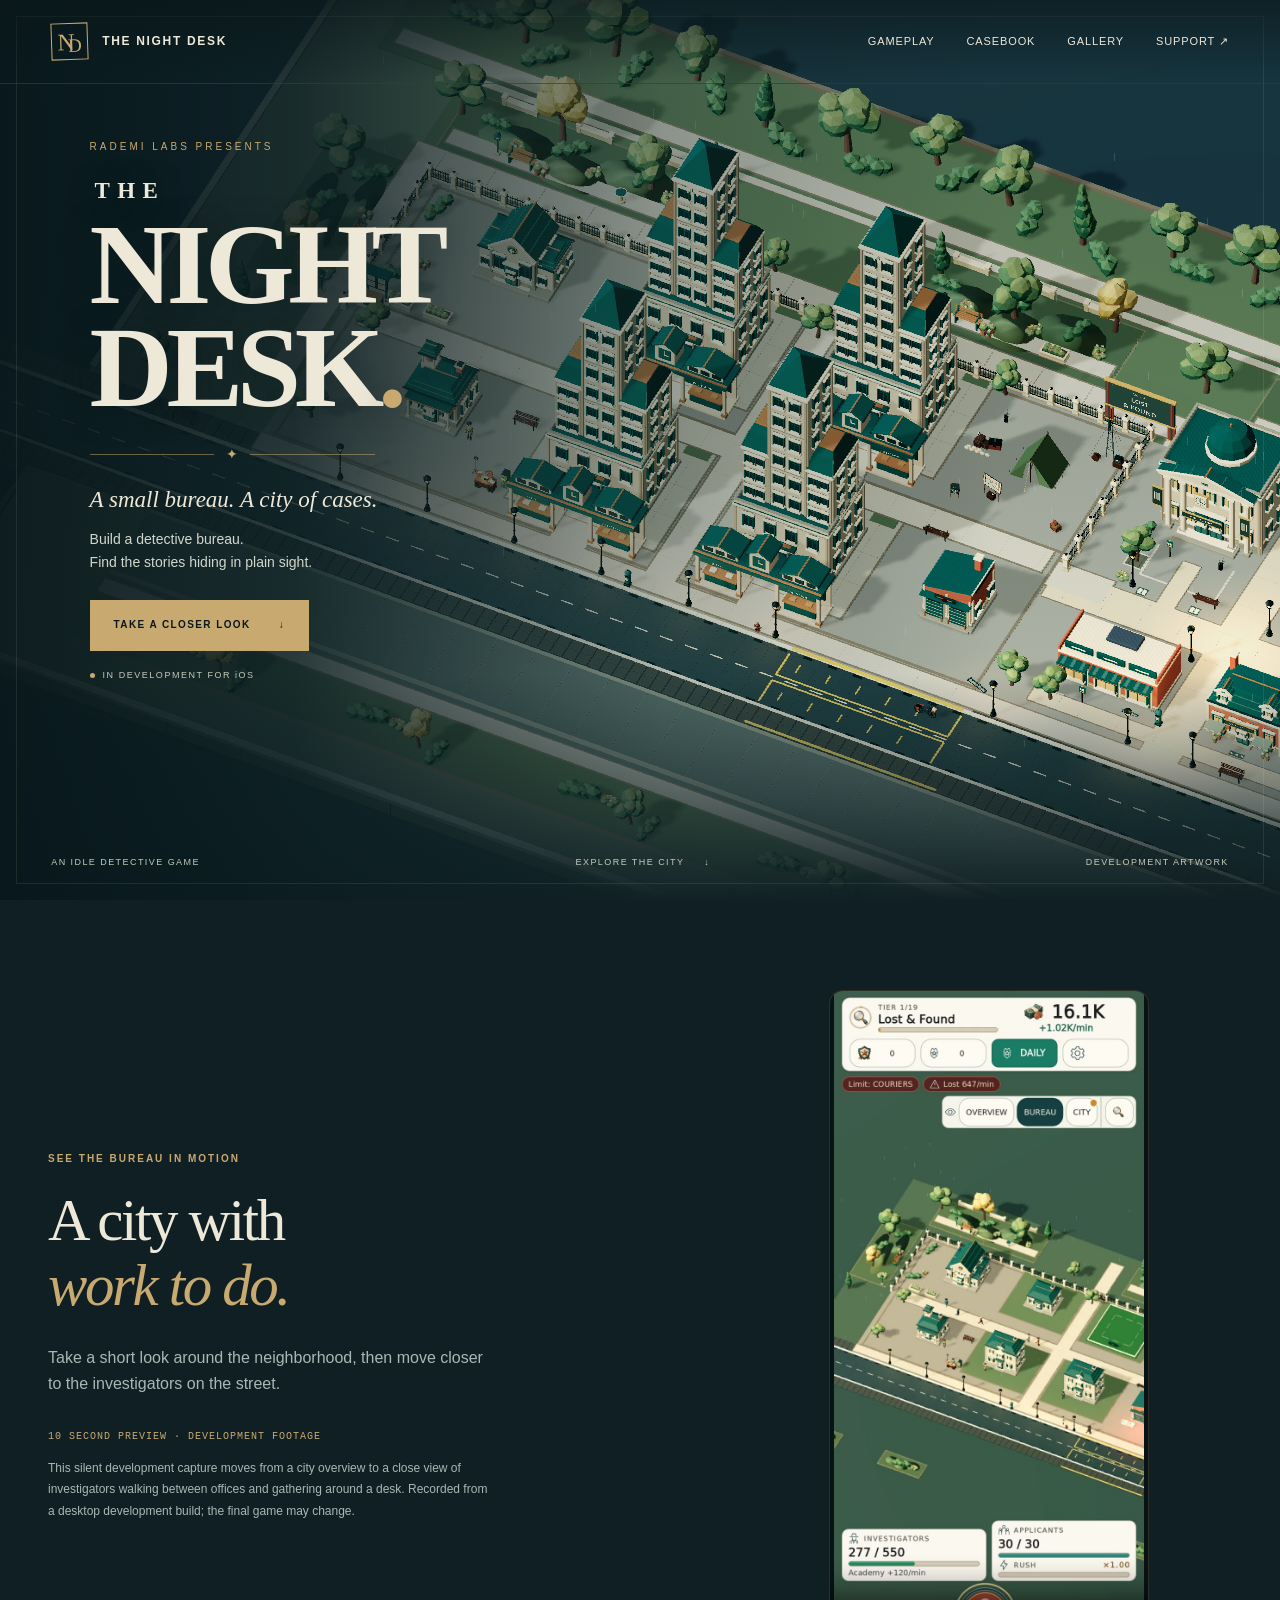
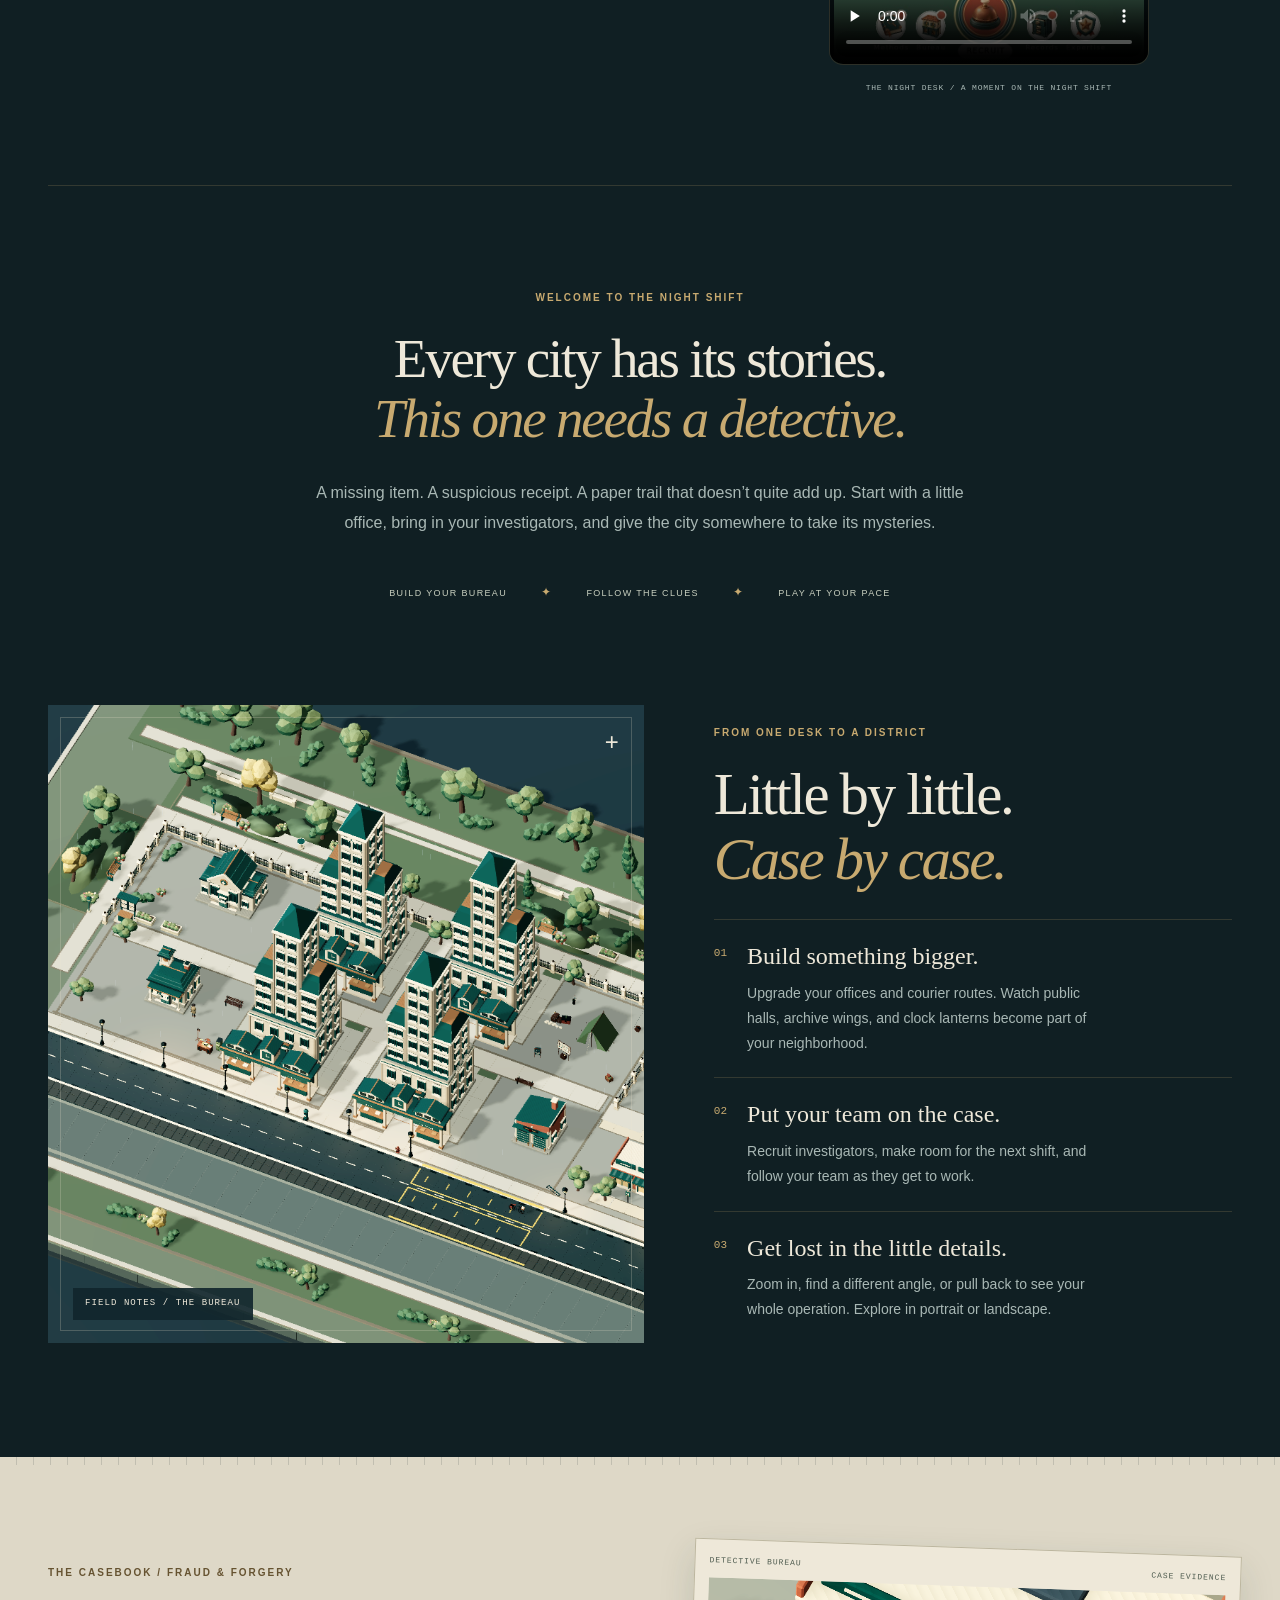
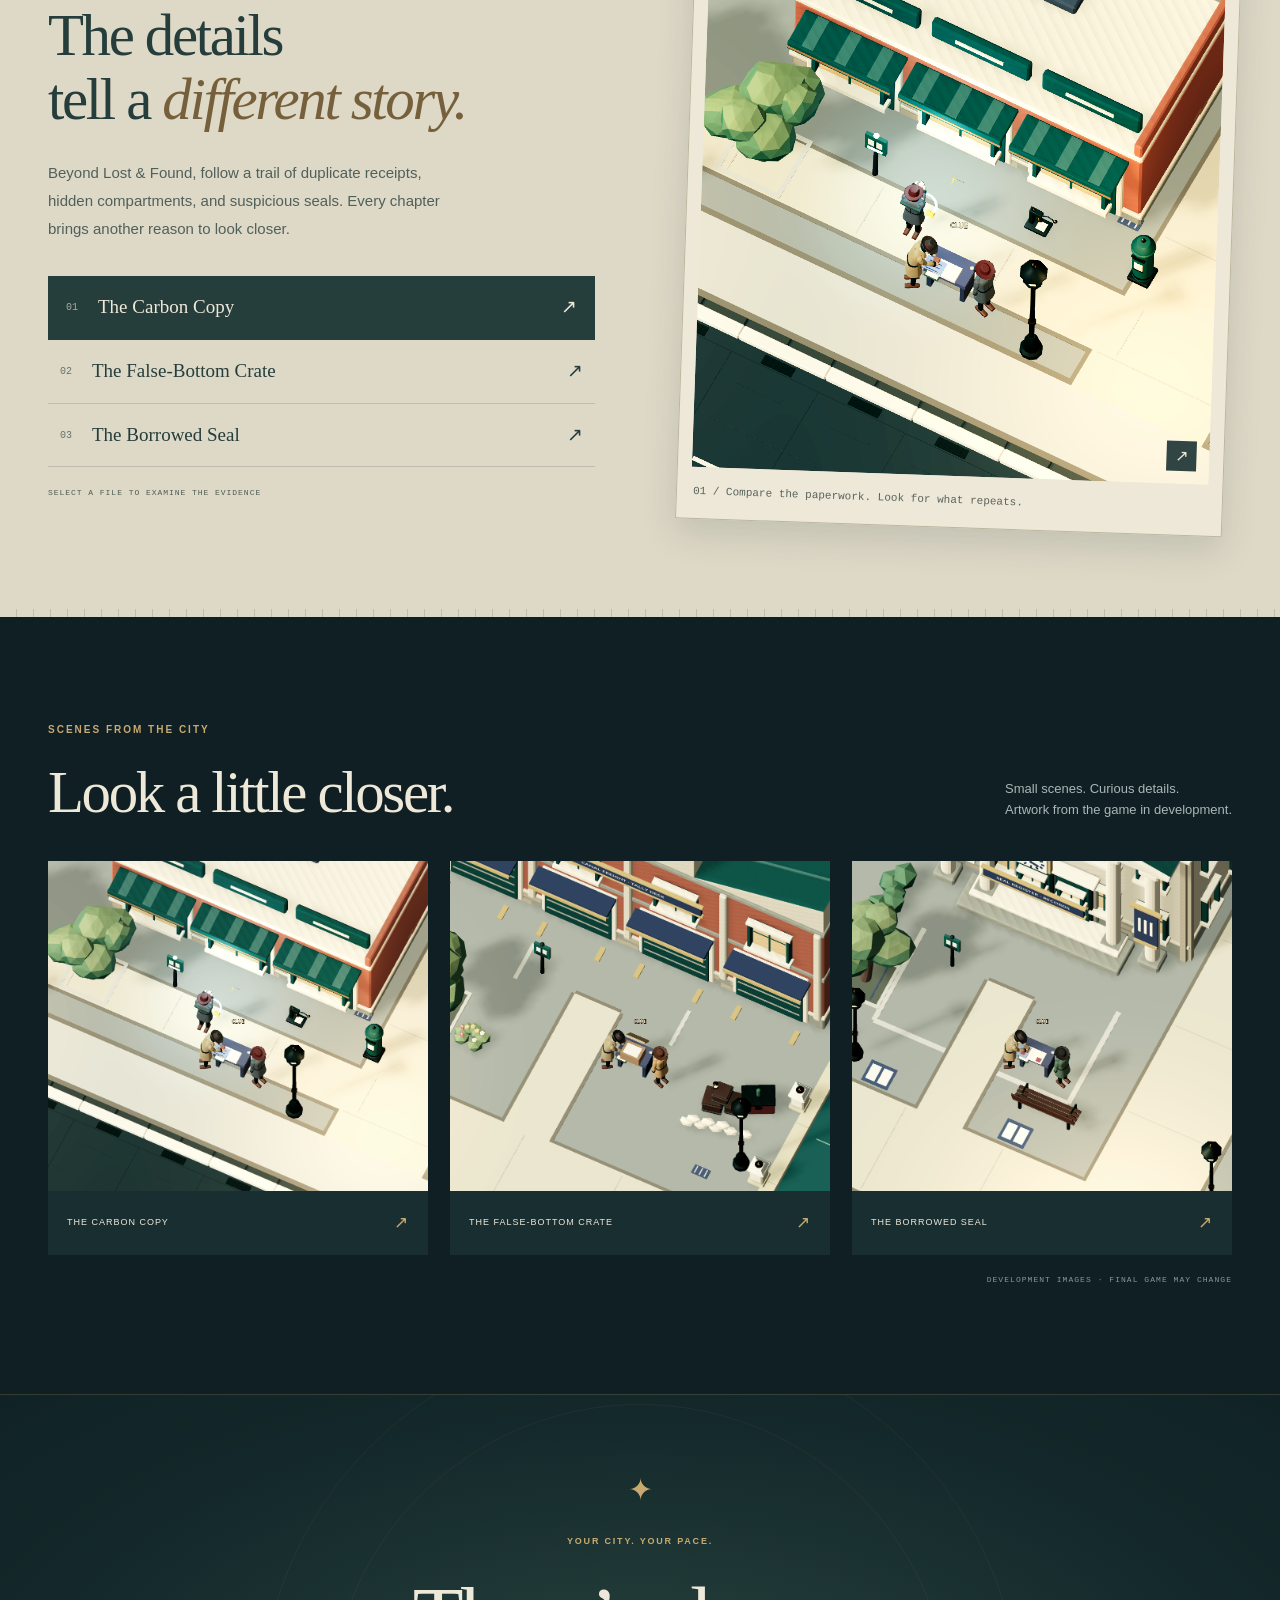
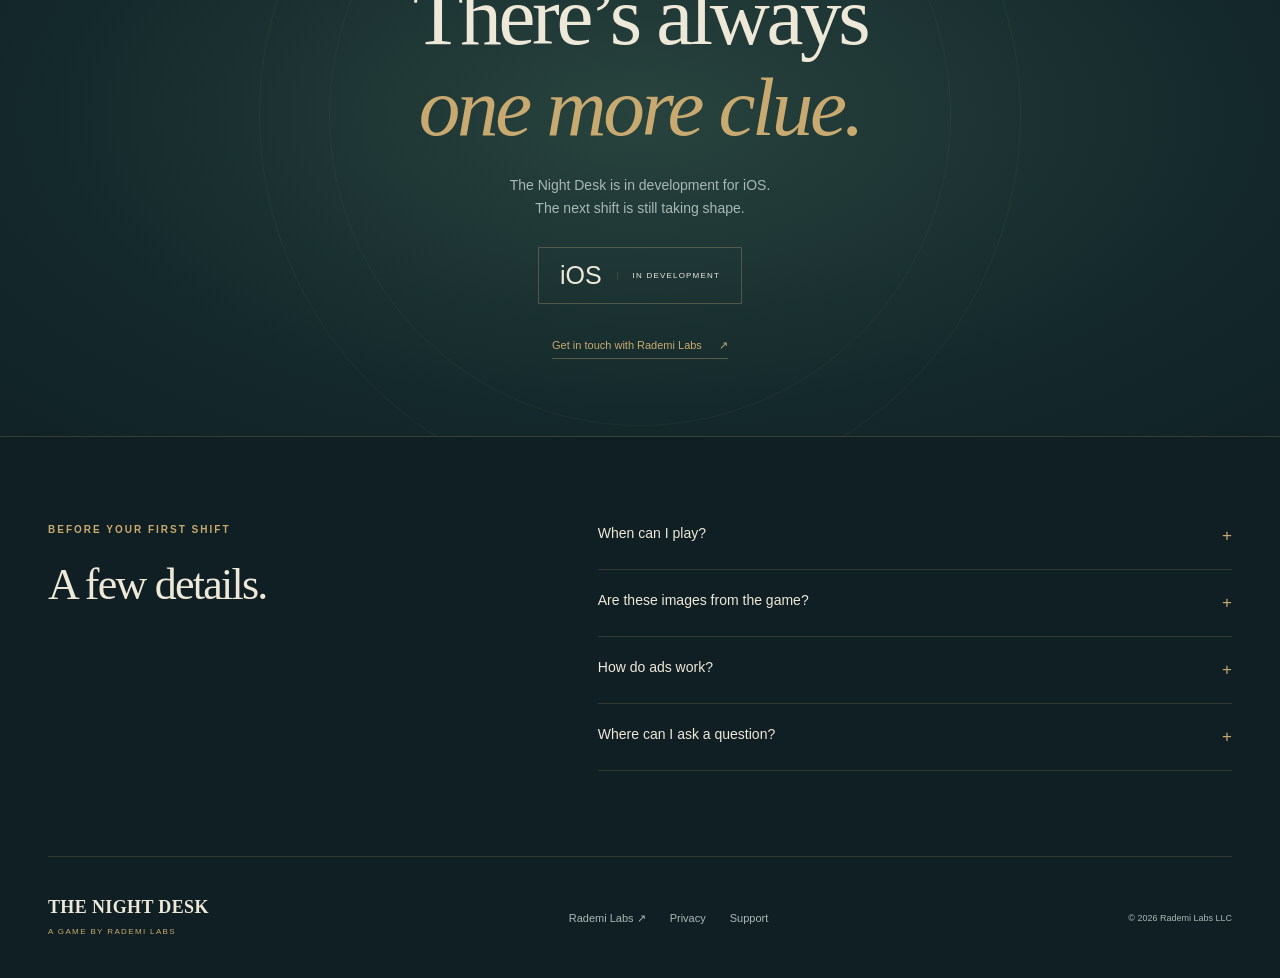
==== commit 5dfb19f6: "Add playable development gameplay preview" ====
--- a/the-night-desk/index.html
+++ b/the-night-desk/index.html
@@ -8,7 +8,7 @@
 </head>
 <body class="game-page">
 <a class="skip" href="#main">Skip to content</a>
-<header class="site-header"><a class="brand" href="./"><span class="brand-mark" aria-hidden="true">N<span>D</span></span><span>THE NIGHT DESK</span></a><nav aria-label="Main"><a href="#bureau">The game</a><a href="#casebook">Casebook</a><a href="#gallery">Gallery</a><a href="support.html">Support <span aria-hidden="true">↗</span></a></nav></header>
+<header class="site-header"><a class="brand" href="./"><span class="brand-mark" aria-hidden="true">N<span>D</span></span><span>THE NIGHT DESK</span></a><nav aria-label="Main"><a href="#gameplay">Gameplay</a><a href="#casebook">Casebook</a><a href="#gallery">Gallery</a><a href="support.html">Support <span aria-hidden="true">↗</span></a></nav></header>
 <main id="main">
 <section class="hero" aria-labelledby="game-title">
 <img class="hero-art" src="assets/city.png" width="1280" height="900" fetchpriority="high" alt="An isometric city block of teal-roofed detective offices, tree-lined streets and tiny investigators">
@@ -16,6 +16,7 @@
 <div class="hero-content"><p class="eyebrow">RADEMI LABS PRESENTS</p><h1 id="game-title" class="game-title"><span class="title-the">THE</span><span>NIGHT</span><span>DESK<span class="title-period">.</span></span></h1><div class="title-rule"><span></span><i aria-hidden="true">✦</i><span></span></div><p class="hero-tagline">A small bureau. A city of cases.</p><p class="hero-description">Build a detective bureau.<br>Find the stories hiding in plain sight.</p><a class="button" href="#bureau">TAKE A CLOSER LOOK <span aria-hidden="true">↓</span></a><p class="release-status"><span></span> IN DEVELOPMENT FOR iOS</p></div>
 <div class="hero-bottom"><span>AN IDLE DETECTIVE GAME</span><a href="#bureau">EXPLORE THE CITY <span aria-hidden="true">↓</span></a><span>DEVELOPMENT ARTWORK</span></div>
 </section>
+<section class="gameplay-section wrap" id="gameplay" aria-labelledby="gameplay-title"><div class="gameplay-copy"><p class="kicker">See the bureau in motion</p><h2 id="gameplay-title">A city with<br><em>work to do.</em></h2><p>Take a short look around the neighborhood, then move closer to the investigators on the street.</p><p class="gameplay-meta">10 SECOND PREVIEW · DEVELOPMENT FOOTAGE</p><p class="gameplay-description" id="gameplay-description">This silent development capture moves from a city overview to a close view of investigators walking between offices and gathering around a desk. Recorded from a desktop development build; the final game may change.</p></div><figure class="gameplay-player"><video controls playsinline preload="none" poster="assets/gameplay-poster.jpg" width="720" height="1560" aria-label="The Night Desk development gameplay preview" aria-describedby="gameplay-description"><source src="assets/gameplay-preview.mp4" type="video/mp4"><p>Your browser does not support embedded video. <a href="assets/gameplay-preview.mp4">Watch the gameplay preview.</a></p></video><figcaption>THE NIGHT DESK / A MOMENT ON THE NIGHT SHIFT</figcaption></figure></section>
 <section class="intro-section wrap" id="bureau"><p class="kicker">Welcome to the night shift</p><h2>Every city has its stories.<br><em>This one needs a detective.</em></h2><p class="lead">A missing item. A suspicious receipt. A paper trail that doesn’t quite add up. Start with a little office, bring in your investigators, and give the city somewhere to take its mysteries.</p><div class="game-facts"><span>BUILD YOUR BUREAU</span><i aria-hidden="true">✦</i><span>FOLLOW THE CLUES</span><i aria-hidden="true">✦</i><span>PLAY AT YOUR PACE</span></div></section>
 <section class="bureau-section wrap" aria-labelledby="bureau-title"><div class="bureau-art"><img src="assets/city.png" width="1280" height="900" loading="lazy" alt="A growing neighborhood of detective offices surrounding busy courtyards"><span class="image-label">FIELD NOTES / THE BUREAU</span><span class="image-corner" aria-hidden="true">+</span></div><div class="bureau-copy"><p class="kicker">From one desk to a district</p><h2 id="bureau-title">Little by little.<br><em>Case by case.</em></h2><div class="feature"><span>01</span><div><h3>Build something bigger.</h3><p>Upgrade your offices and courier routes. Watch public halls, archive wings, and clock lanterns become part of your neighborhood.</p></div></div><div class="feature"><span>02</span><div><h3>Put your team on the case.</h3><p>Recruit investigators, make room for the next shift, and follow your team as they get to work.</p></div></div><div class="feature"><span>03</span><div><h3>Get lost in the little details.</h3><p>Zoom in, find a different angle, or pull back to see your whole operation. Explore in portrait or landscape.</p></div></div></div></section>
 <section class="case-section" id="casebook" aria-labelledby="casebook-title"><div class="wrap case-grid"><div class="case-copy"><p class="kicker">The casebook / Fraud &amp; Forgery</p><h2 id="casebook-title">The details<br>tell a <em>different story.</em></h2><p>Beyond Lost &amp; Found, follow a trail of duplicate receipts, hidden compartments, and suspicious seals. Every chapter brings another reason to look closer.</p><div class="case-controls" aria-label="Choose a case preview"><button class="case-button" data-case="carbon" aria-pressed="true" aria-controls="case-preview"><span class="case-no">01</span><span>The Carbon Copy</span><span aria-hidden="true">↗</span></button><button class="case-button" data-case="bottom" aria-pressed="false" aria-controls="case-preview"><span class="case-no">02</span><span>The False-Bottom Crate</span><span aria-hidden="true">↗</span></button><button class="case-button" data-case="seal" aria-pressed="false" aria-controls="case-preview"><span class="case-no">03</span><span>The Borrowed Seal</span><span aria-hidden="true">↗</span></button></div><p class="case-note">SELECT A FILE TO EXAMINE THE EVIDENCE</p></div><figure class="case-photo" id="case-preview"><div class="file-heading"><span>DETECTIVE BUREAU</span><span>CASE EVIDENCE</span></div><button class="case-enlarge" data-gallery-open="case" aria-label="Enlarge selected case artwork"><img id="case-image" src="assets/carbon-copy.png" width="960" height="1200" loading="lazy" alt="Investigators comparing paperwork at a street-side evidence table"><span class="enlarge-icon" aria-hidden="true">↗</span></button><figcaption id="case-caption" aria-live="polite">01 / Compare the paperwork. Look for what repeats.</figcaption></figure></div></section>
--- a/the-night-desk/style.css
+++ b/the-night-desk/style.css
@@ -3,3 +3,5 @@
 @media(max-width:370px){.site-header{padding-inline:15px}.site-header .brand>span:last-child{font-size:8px;letter-spacing:.08em}.site-header nav{gap:12px;font-size:8px}.game-title{font-size:94px}.hero-tagline{font-size:19px}.title-rule{width:260px}.game-facts{gap:9px;font-size:6px}.gallery-item>span{padding:14px;font-size:8px}}
 .case-section .kicker{color:#665331}.file-heading,.case-note{color:#4f5c50}
 @media(max-width:700px){.game-title{font-size:clamp(82px,26vw,105px)}.game-facts{flex-wrap:wrap;row-gap:12px}}
+
+.gameplay-section{display:grid;grid-template-columns:1fr .8fr;align-items:center;gap:90px;padding-block:90px;border-bottom:1px solid var(--line)}.gameplay-copy>p:not(.kicker){max-width:440px;color:var(--muted);font-size:16px}.gameplay-copy .gameplay-meta{font:10px/1.8 monospace!important;letter-spacing:.1em;color:var(--gold)!important;margin-top:30px}.gameplay-copy .gameplay-description{font-size:12px!important;line-height:1.8}.gameplay-player{margin:0;text-align:center}.gameplay-player video{display:block;width:100%;max-width:320px;height:auto;max-height:75svh;object-fit:contain;background:#081316;margin:auto;border:1px solid var(--line);border-radius:14px}.gameplay-player figcaption{font:8px/1.8 monospace;letter-spacing:.1em;color:var(--muted);margin-top:16px}@media(max-width:700px){.gameplay-section{grid-template-columns:1fr;gap:30px;padding-block:60px}.gameplay-player video{max-height:none;max-width:280px}.gameplay-copy>p:not(.kicker){font-size:14px}}
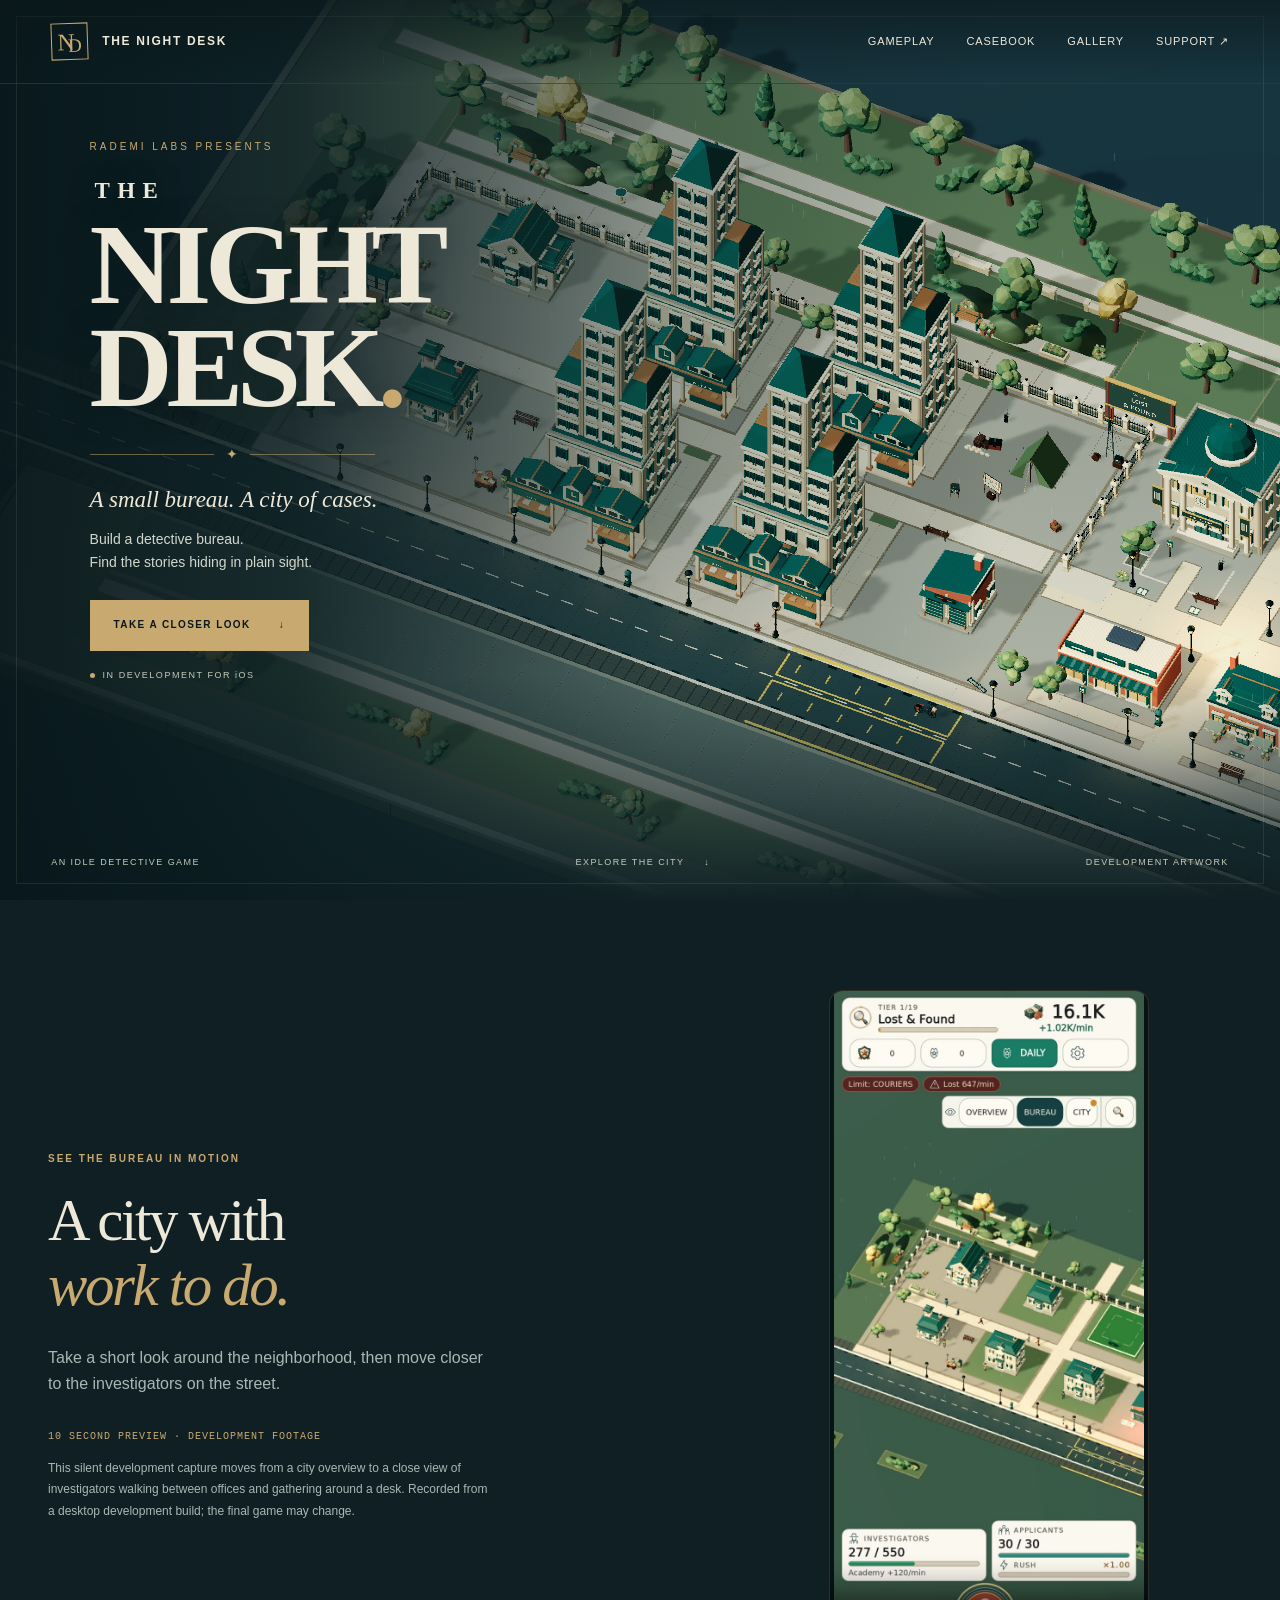
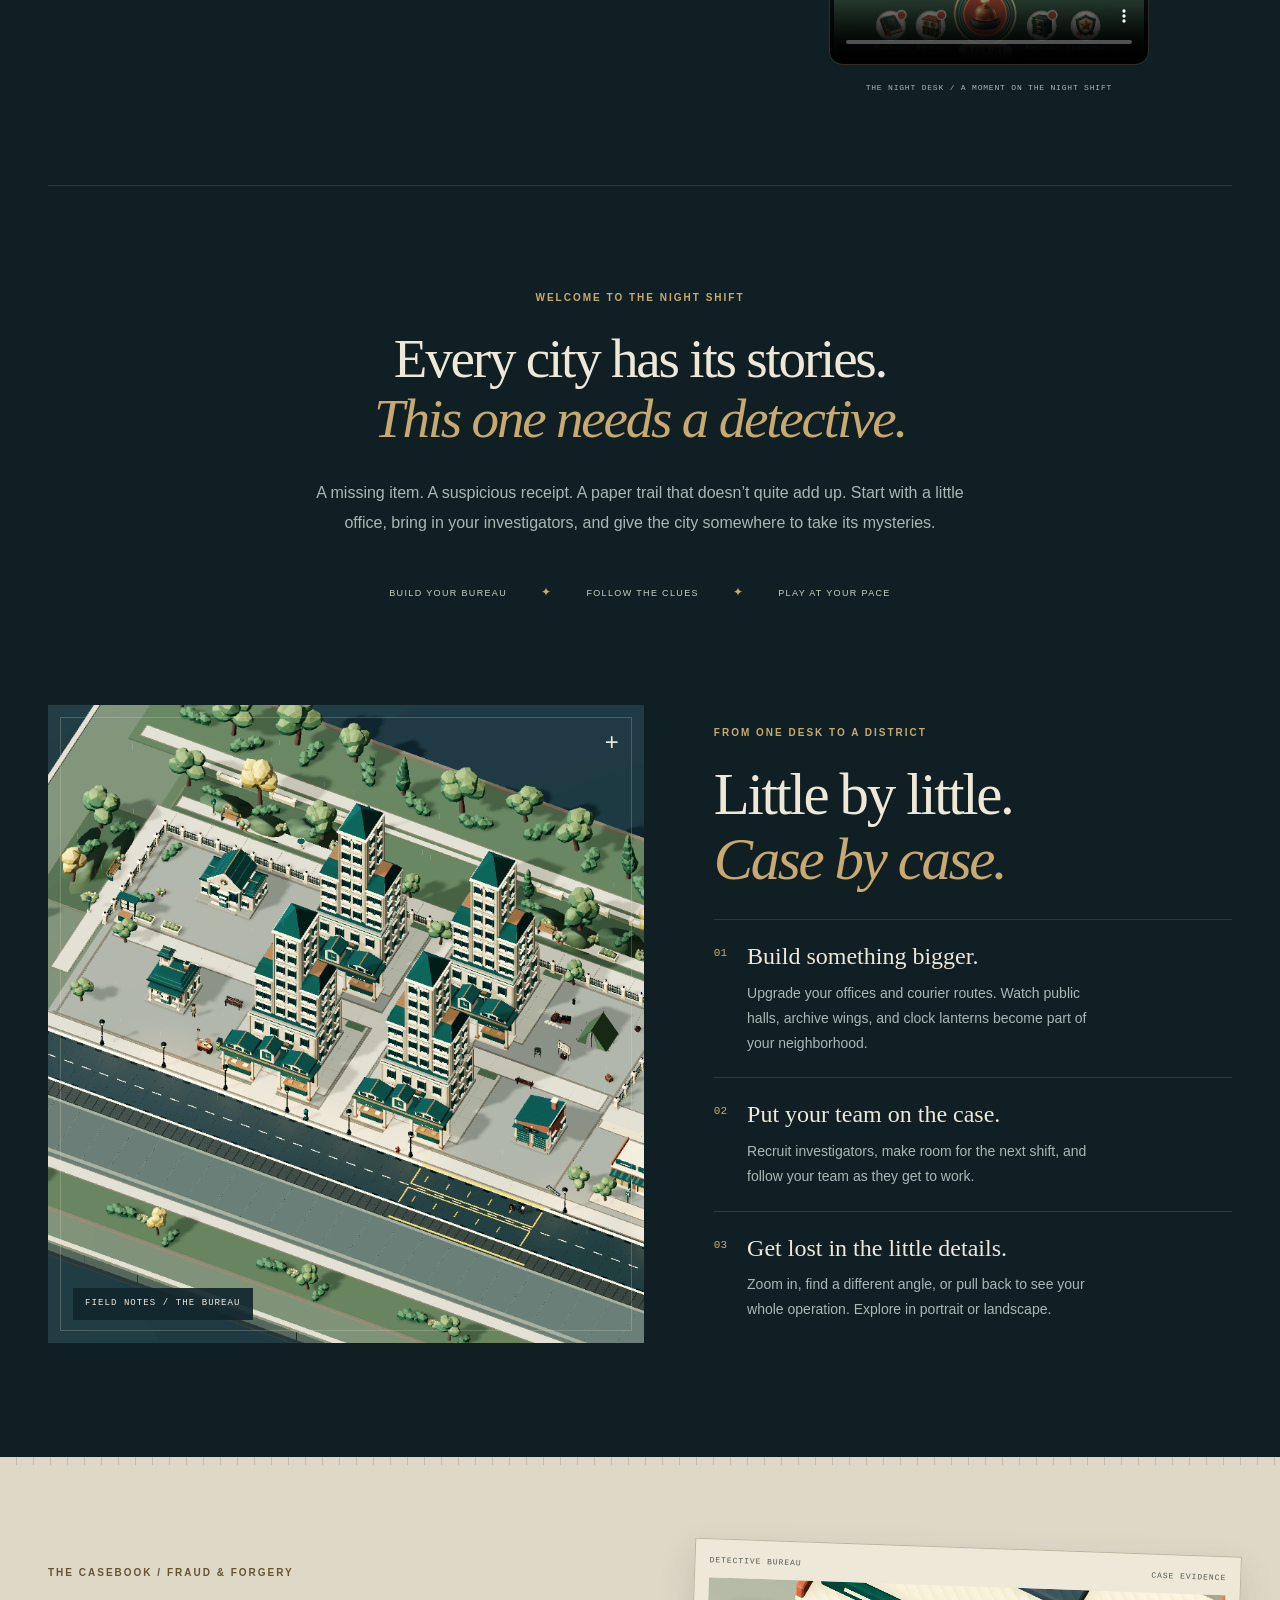
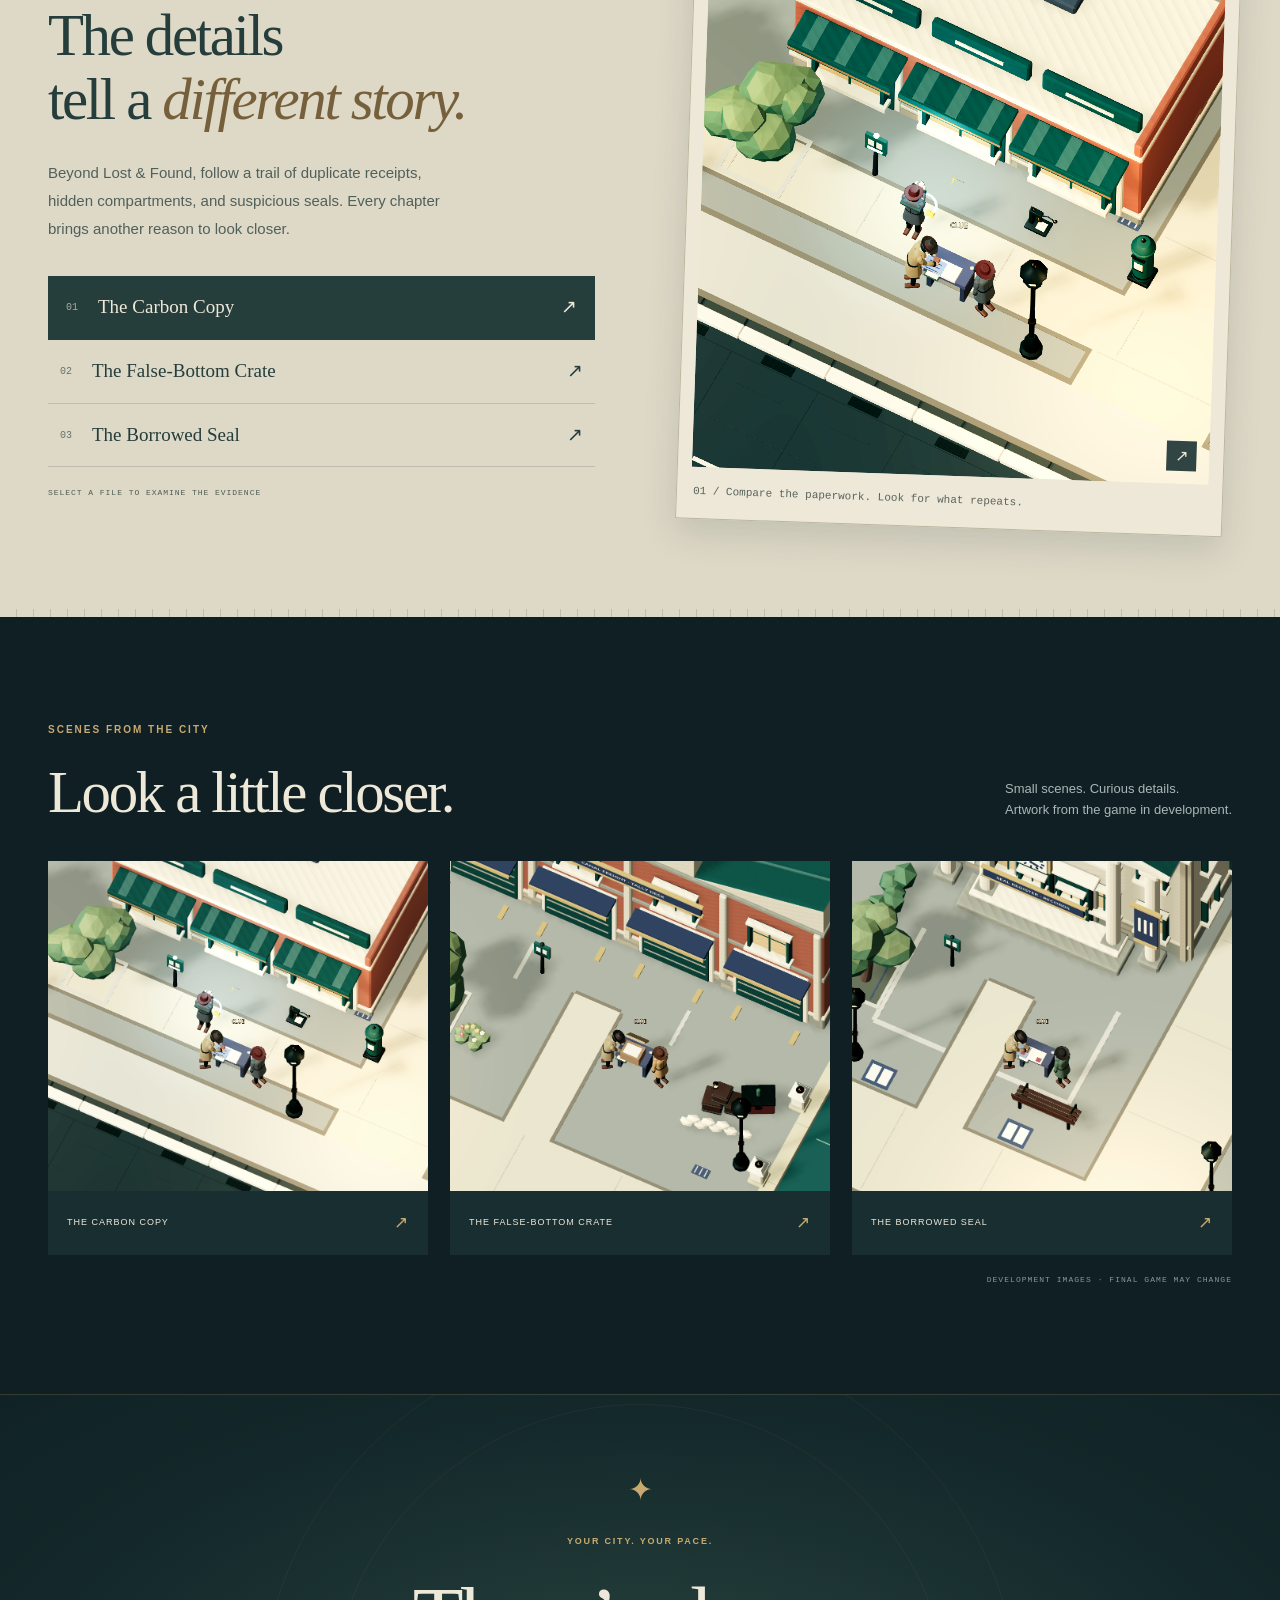
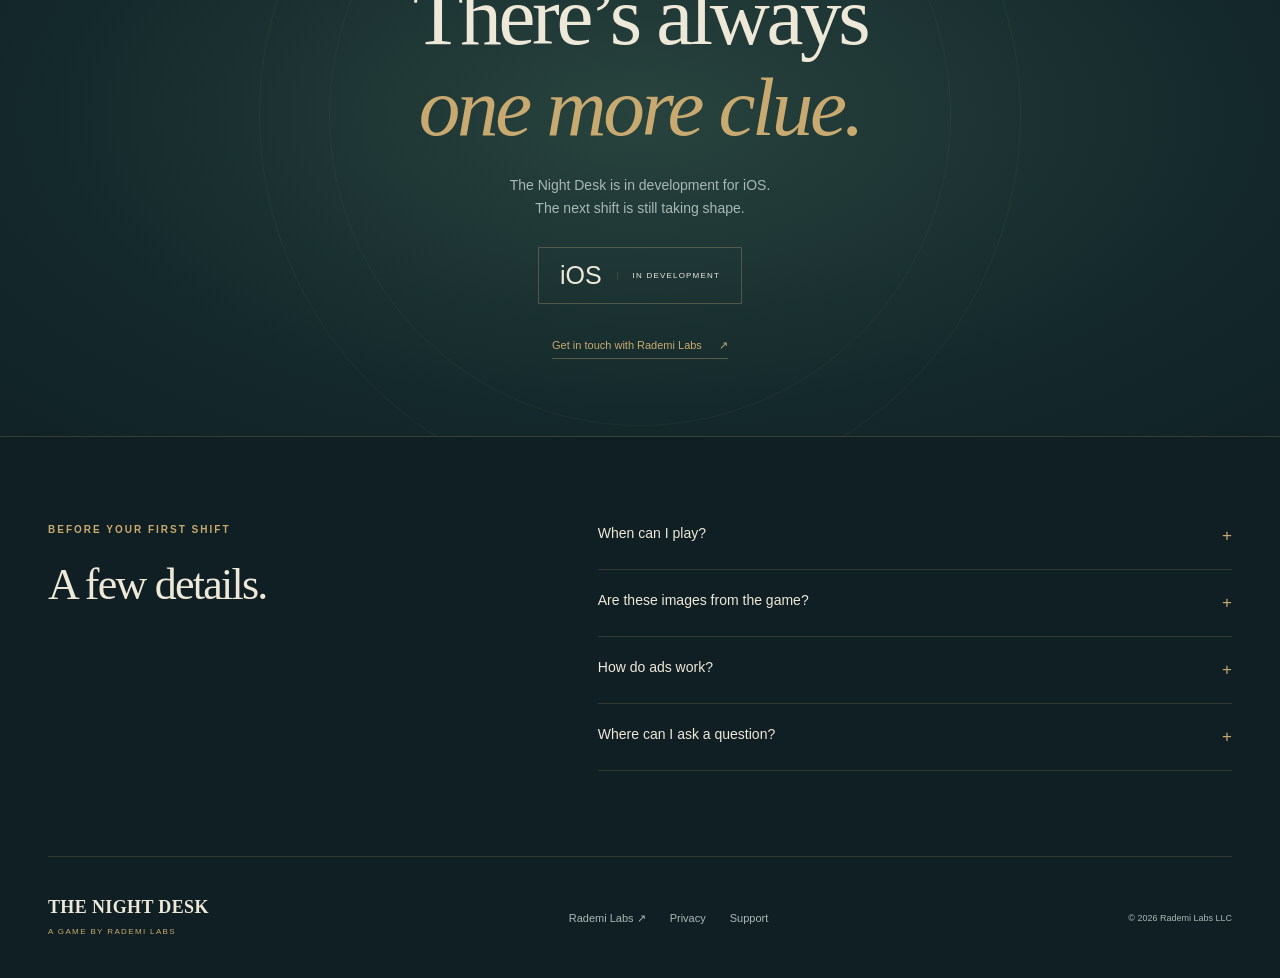
==== commit 085ca9b2: "Refresh cached styles for gameplay section" ====
--- a/the-night-desk/index.html
+++ b/the-night-desk/index.html
@@ -4,7 +4,7 @@
 <meta charset="utf-8"><meta name="viewport" content="width=device-width,initial-scale=1">
 <title>The Night Desk — A city of cases | Rademi Labs</title>
 <meta name="description" content="A small bureau. A city of cases. Build your detective bureau and follow the clues in The Night Desk, an idle detective game in development for iOS.">
-<meta property="og:title" content="The Night Desk — A city of cases"><meta property="og:description" content="Build your bureau. Follow the clues. Take the night shift."><meta property="og:image" content="https://rademi-labs.github.io/the-night-desk/assets/city.png"><meta property="og:type" content="website"><link rel="canonical" href="https://rademi-labs.github.io/the-night-desk/"><link rel="icon" href="assets/icon.png"><link rel="stylesheet" href="style.css"><script src="site.js" defer></script>
+<meta property="og:title" content="The Night Desk — A city of cases"><meta property="og:description" content="Build your bureau. Follow the clues. Take the night shift."><meta property="og:image" content="https://rademi-labs.github.io/the-night-desk/assets/city.png"><meta property="og:type" content="website"><link rel="canonical" href="https://rademi-labs.github.io/the-night-desk/"><link rel="icon" href="assets/icon.png"><link rel="stylesheet" href="style.css?v=gameplay-1"><script src="site.js" defer></script>
 </head>
 <body class="game-page">
 <a class="skip" href="#main">Skip to content</a>
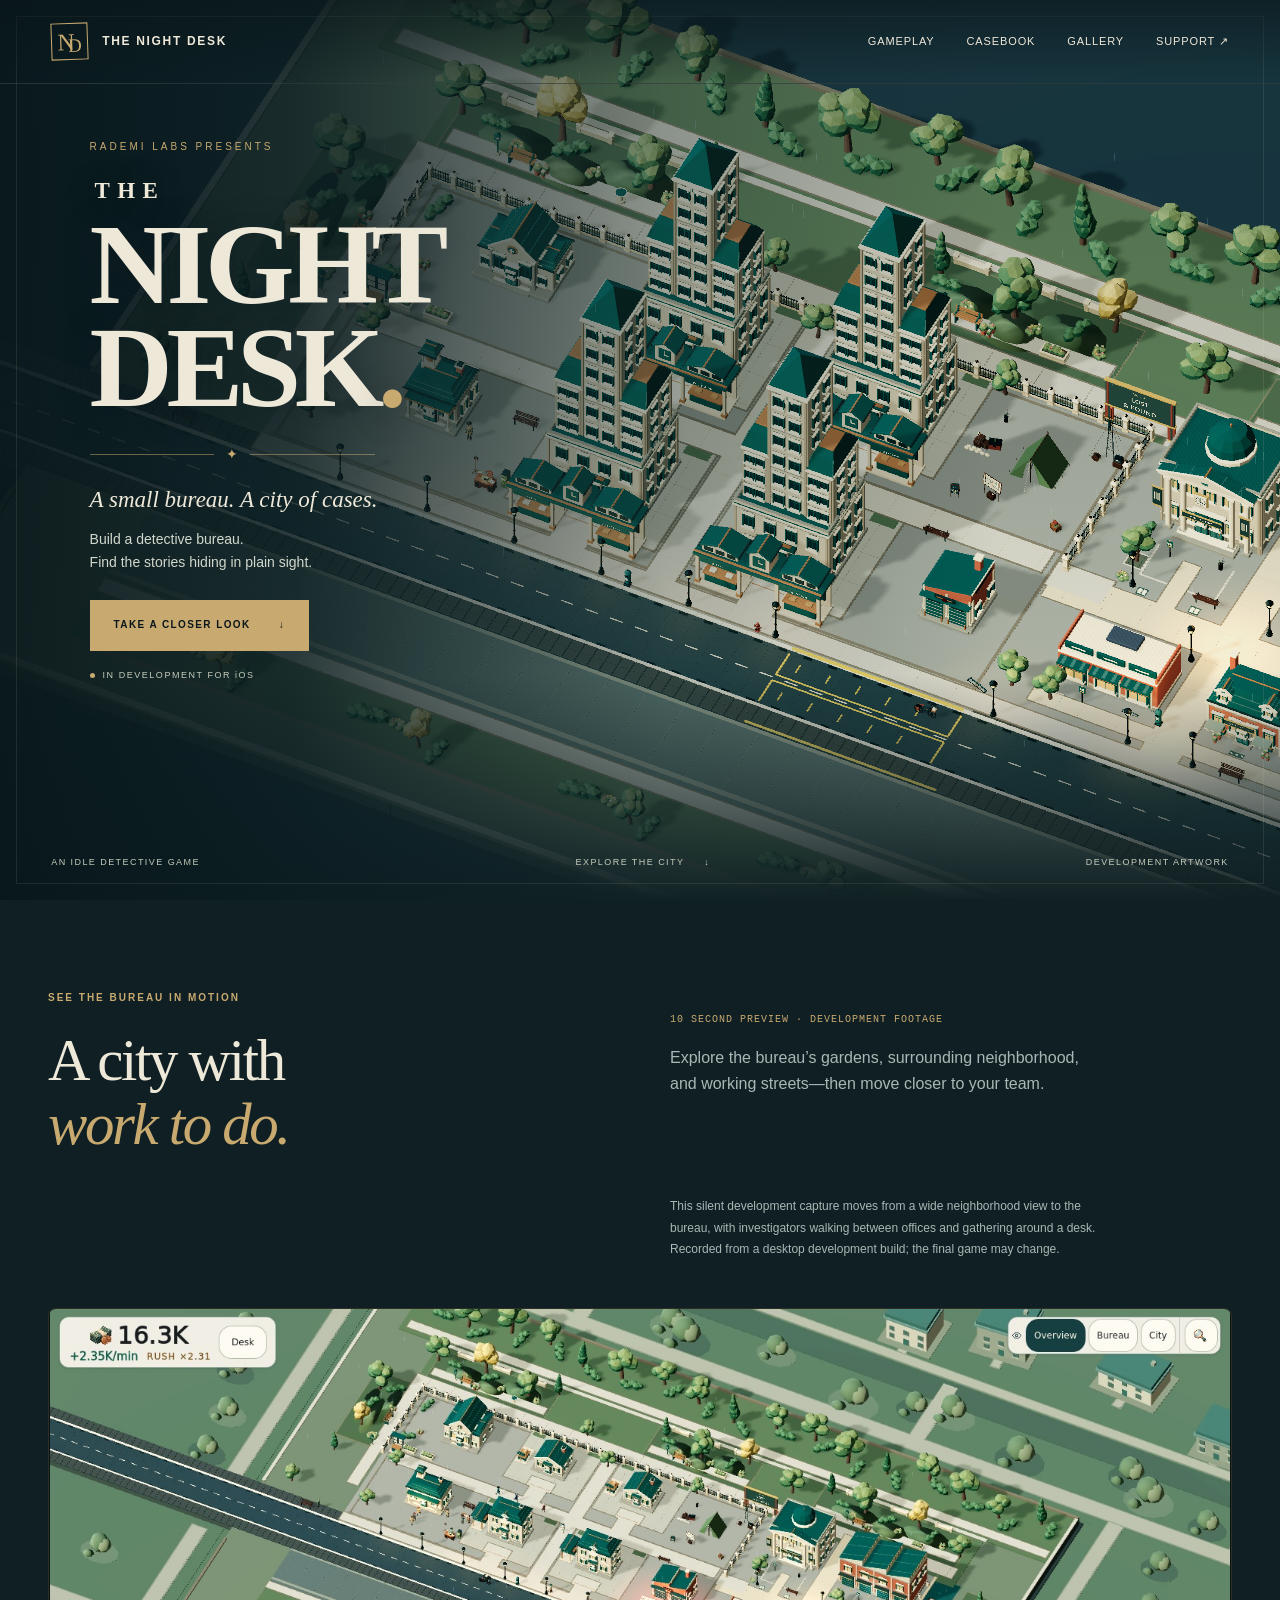
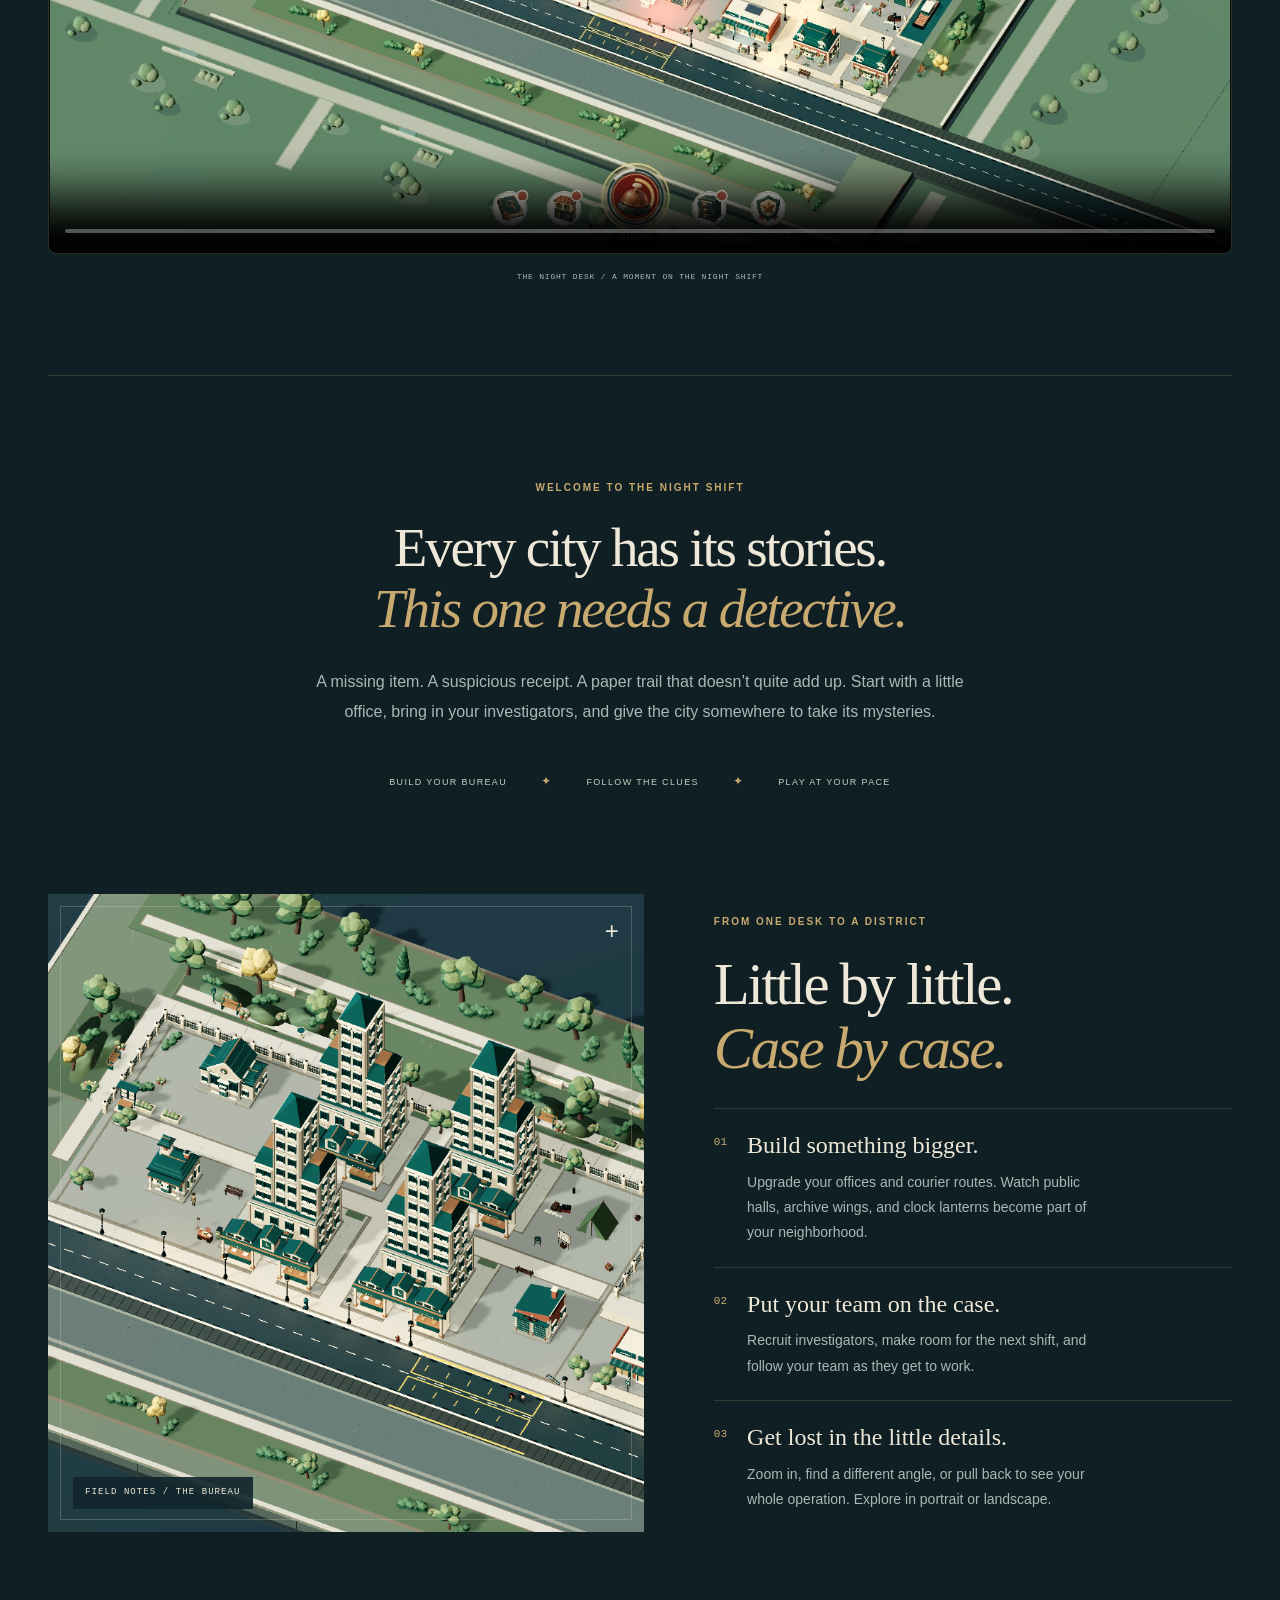
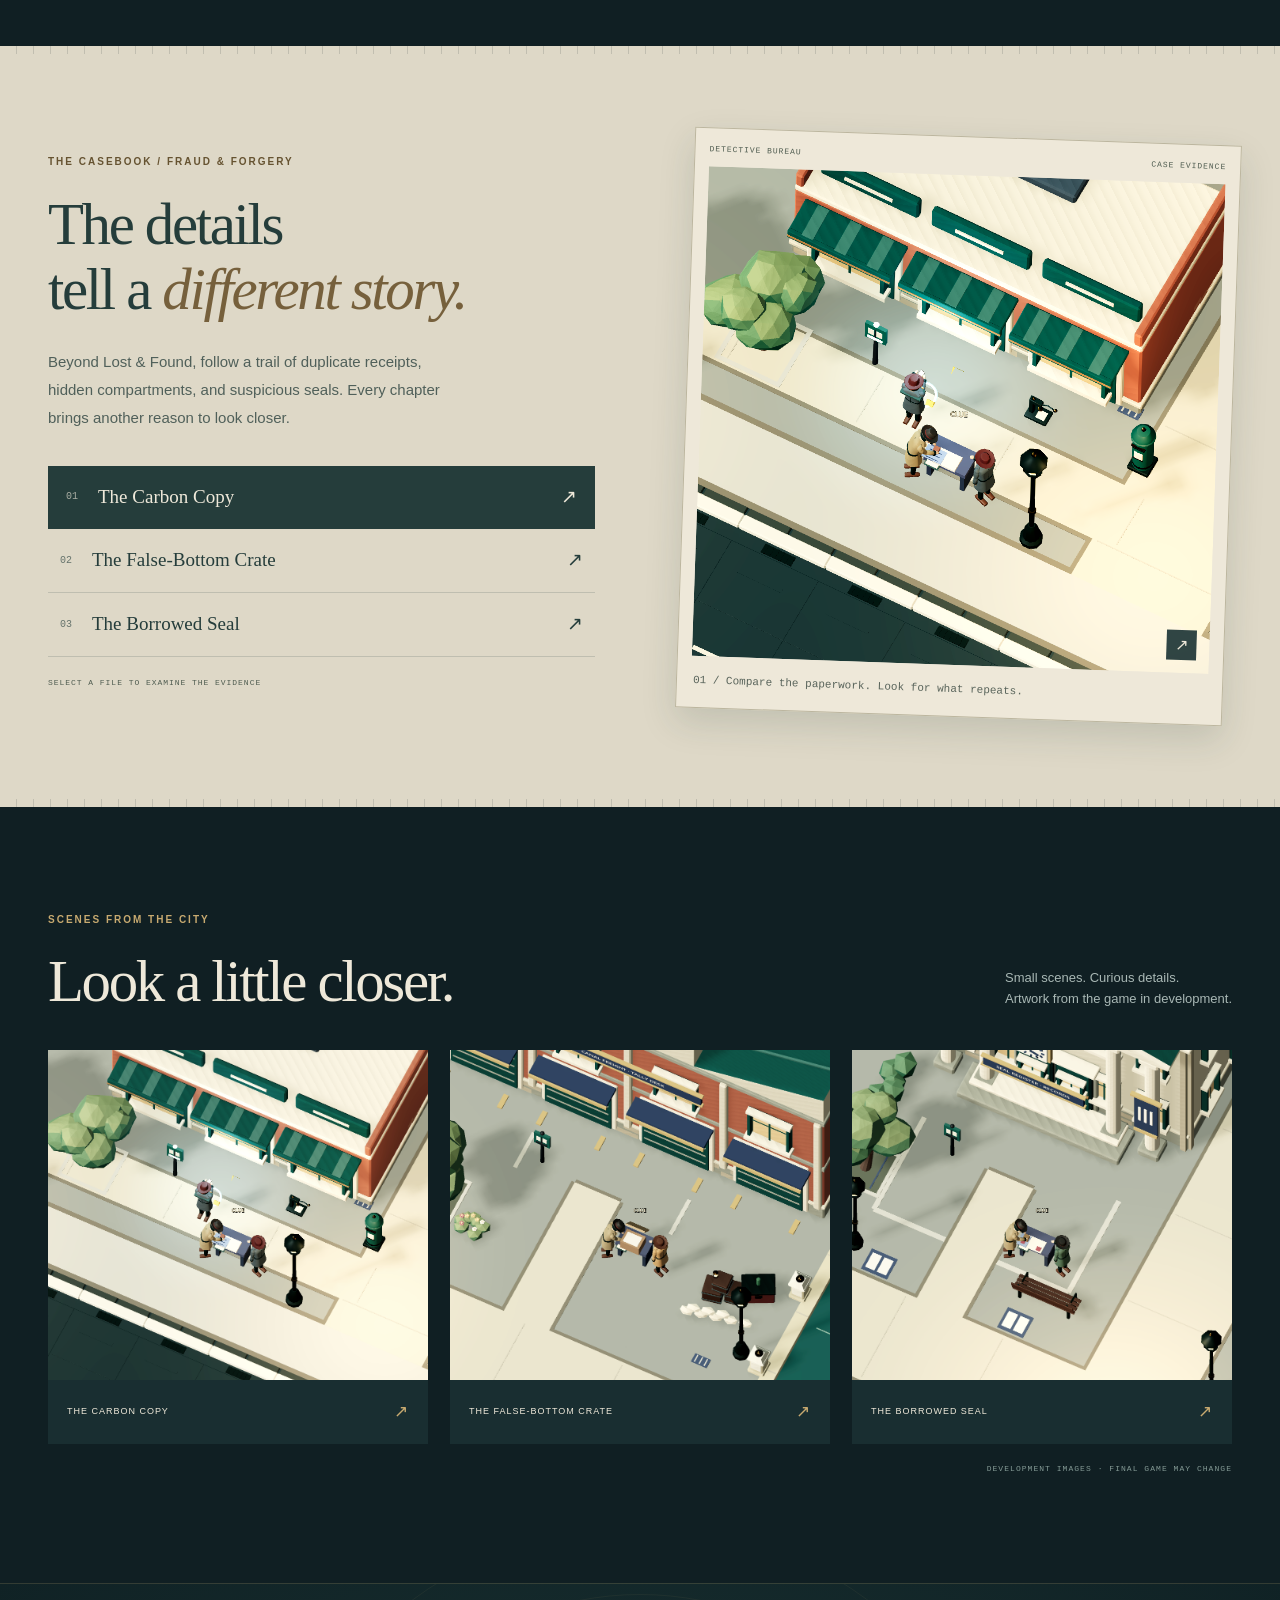
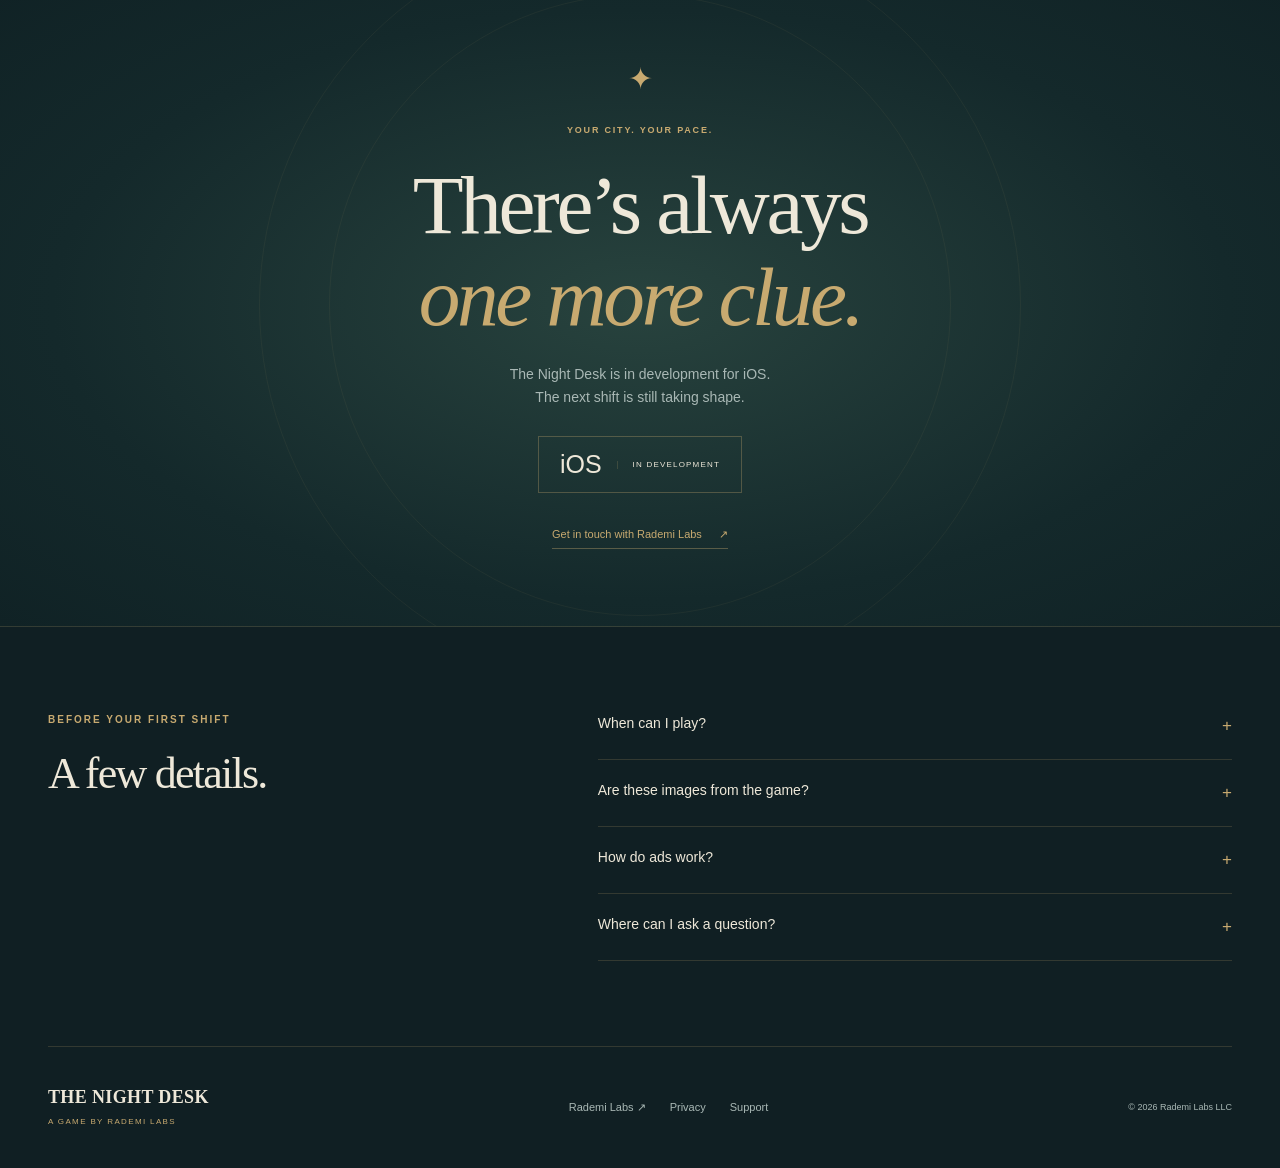
==== commit 95c9db75: "Show refreshed neighborhood in wide gameplay preview" ====
--- a/the-night-desk/index.html
+++ b/the-night-desk/index.html
@@ -4,7 +4,7 @@
 <meta charset="utf-8"><meta name="viewport" content="width=device-width,initial-scale=1">
 <title>The Night Desk — A city of cases | Rademi Labs</title>
 <meta name="description" content="A small bureau. A city of cases. Build your detective bureau and follow the clues in The Night Desk, an idle detective game in development for iOS.">
-<meta property="og:title" content="The Night Desk — A city of cases"><meta property="og:description" content="Build your bureau. Follow the clues. Take the night shift."><meta property="og:image" content="https://rademi-labs.github.io/the-night-desk/assets/city.png"><meta property="og:type" content="website"><link rel="canonical" href="https://rademi-labs.github.io/the-night-desk/"><link rel="icon" href="assets/icon.png"><link rel="stylesheet" href="style.css?v=gameplay-1"><script src="site.js" defer></script>
+<meta property="og:title" content="The Night Desk — A city of cases"><meta property="og:description" content="Build your bureau. Follow the clues. Take the night shift."><meta property="og:image" content="https://rademi-labs.github.io/the-night-desk/assets/city.png"><meta property="og:type" content="website"><link rel="canonical" href="https://rademi-labs.github.io/the-night-desk/"><link rel="icon" href="assets/icon.png"><link rel="stylesheet" href="style.css?v=neighborhood-2"><script src="site.js" defer></script>
 </head>
 <body class="game-page">
 <a class="skip" href="#main">Skip to content</a>
@@ -16,7 +16,7 @@
 <div class="hero-content"><p class="eyebrow">RADEMI LABS PRESENTS</p><h1 id="game-title" class="game-title"><span class="title-the">THE</span><span>NIGHT</span><span>DESK<span class="title-period">.</span></span></h1><div class="title-rule"><span></span><i aria-hidden="true">✦</i><span></span></div><p class="hero-tagline">A small bureau. A city of cases.</p><p class="hero-description">Build a detective bureau.<br>Find the stories hiding in plain sight.</p><a class="button" href="#bureau">TAKE A CLOSER LOOK <span aria-hidden="true">↓</span></a><p class="release-status"><span></span> IN DEVELOPMENT FOR iOS</p></div>
 <div class="hero-bottom"><span>AN IDLE DETECTIVE GAME</span><a href="#bureau">EXPLORE THE CITY <span aria-hidden="true">↓</span></a><span>DEVELOPMENT ARTWORK</span></div>
 </section>
-<section class="gameplay-section wrap" id="gameplay" aria-labelledby="gameplay-title"><div class="gameplay-copy"><p class="kicker">See the bureau in motion</p><h2 id="gameplay-title">A city with<br><em>work to do.</em></h2><p>Take a short look around the neighborhood, then move closer to the investigators on the street.</p><p class="gameplay-meta">10 SECOND PREVIEW · DEVELOPMENT FOOTAGE</p><p class="gameplay-description" id="gameplay-description">This silent development capture moves from a city overview to a close view of investigators walking between offices and gathering around a desk. Recorded from a desktop development build; the final game may change.</p></div><figure class="gameplay-player"><video controls playsinline preload="none" poster="assets/gameplay-poster.jpg" width="720" height="1560" aria-label="The Night Desk development gameplay preview" aria-describedby="gameplay-description"><source src="assets/gameplay-preview.mp4" type="video/mp4"><p>Your browser does not support embedded video. <a href="assets/gameplay-preview.mp4">Watch the gameplay preview.</a></p></video><figcaption>THE NIGHT DESK / A MOMENT ON THE NIGHT SHIFT</figcaption></figure></section>
+<section class="gameplay-section wrap" id="gameplay" aria-labelledby="gameplay-title"><div class="gameplay-copy"><p class="kicker">See the bureau in motion</p><h2 id="gameplay-title">A city with<br><em>work to do.</em></h2><p>Explore the bureau’s gardens, surrounding neighborhood, and working streets—then move closer to your team.</p><p class="gameplay-meta">10 SECOND PREVIEW · DEVELOPMENT FOOTAGE</p><p class="gameplay-description" id="gameplay-description">This silent development capture moves from a wide neighborhood view to the bureau, with investigators walking between offices and gathering around a desk. Recorded from a desktop development build; the final game may change.</p></div><figure class="gameplay-player"><video controls playsinline preload="none" poster="assets/gameplay-poster.jpg?v=neighborhood-2" width="1560" height="720" aria-label="The Night Desk development gameplay preview" aria-describedby="gameplay-description"><source src="assets/gameplay-preview.mp4?v=neighborhood-2" type="video/mp4"><p>Your browser does not support embedded video. <a href="assets/gameplay-preview.mp4?v=neighborhood-2">Watch the gameplay preview.</a></p></video><figcaption>THE NIGHT DESK / A MOMENT ON THE NIGHT SHIFT</figcaption></figure></section>
 <section class="intro-section wrap" id="bureau"><p class="kicker">Welcome to the night shift</p><h2>Every city has its stories.<br><em>This one needs a detective.</em></h2><p class="lead">A missing item. A suspicious receipt. A paper trail that doesn’t quite add up. Start with a little office, bring in your investigators, and give the city somewhere to take its mysteries.</p><div class="game-facts"><span>BUILD YOUR BUREAU</span><i aria-hidden="true">✦</i><span>FOLLOW THE CLUES</span><i aria-hidden="true">✦</i><span>PLAY AT YOUR PACE</span></div></section>
 <section class="bureau-section wrap" aria-labelledby="bureau-title"><div class="bureau-art"><img src="assets/city.png" width="1280" height="900" loading="lazy" alt="A growing neighborhood of detective offices surrounding busy courtyards"><span class="image-label">FIELD NOTES / THE BUREAU</span><span class="image-corner" aria-hidden="true">+</span></div><div class="bureau-copy"><p class="kicker">From one desk to a district</p><h2 id="bureau-title">Little by little.<br><em>Case by case.</em></h2><div class="feature"><span>01</span><div><h3>Build something bigger.</h3><p>Upgrade your offices and courier routes. Watch public halls, archive wings, and clock lanterns become part of your neighborhood.</p></div></div><div class="feature"><span>02</span><div><h3>Put your team on the case.</h3><p>Recruit investigators, make room for the next shift, and follow your team as they get to work.</p></div></div><div class="feature"><span>03</span><div><h3>Get lost in the little details.</h3><p>Zoom in, find a different angle, or pull back to see your whole operation. Explore in portrait or landscape.</p></div></div></div></section>
 <section class="case-section" id="casebook" aria-labelledby="casebook-title"><div class="wrap case-grid"><div class="case-copy"><p class="kicker">The casebook / Fraud &amp; Forgery</p><h2 id="casebook-title">The details<br>tell a <em>different story.</em></h2><p>Beyond Lost &amp; Found, follow a trail of duplicate receipts, hidden compartments, and suspicious seals. Every chapter brings another reason to look closer.</p><div class="case-controls" aria-label="Choose a case preview"><button class="case-button" data-case="carbon" aria-pressed="true" aria-controls="case-preview"><span class="case-no">01</span><span>The Carbon Copy</span><span aria-hidden="true">↗</span></button><button class="case-button" data-case="bottom" aria-pressed="false" aria-controls="case-preview"><span class="case-no">02</span><span>The False-Bottom Crate</span><span aria-hidden="true">↗</span></button><button class="case-button" data-case="seal" aria-pressed="false" aria-controls="case-preview"><span class="case-no">03</span><span>The Borrowed Seal</span><span aria-hidden="true">↗</span></button></div><p class="case-note">SELECT A FILE TO EXAMINE THE EVIDENCE</p></div><figure class="case-photo" id="case-preview"><div class="file-heading"><span>DETECTIVE BUREAU</span><span>CASE EVIDENCE</span></div><button class="case-enlarge" data-gallery-open="case" aria-label="Enlarge selected case artwork"><img id="case-image" src="assets/carbon-copy.png" width="960" height="1200" loading="lazy" alt="Investigators comparing paperwork at a street-side evidence table"><span class="enlarge-icon" aria-hidden="true">↗</span></button><figcaption id="case-caption" aria-live="polite">01 / Compare the paperwork. Look for what repeats.</figcaption></figure></div></section>
--- a/the-night-desk/style.css
+++ b/the-night-desk/style.css
@@ -5,3 +5,5 @@
 @media(max-width:700px){.game-title{font-size:clamp(82px,26vw,105px)}.game-facts{flex-wrap:wrap;row-gap:12px}}
 
 .gameplay-section{display:grid;grid-template-columns:1fr .8fr;align-items:center;gap:90px;padding-block:90px;border-bottom:1px solid var(--line)}.gameplay-copy>p:not(.kicker){max-width:440px;color:var(--muted);font-size:16px}.gameplay-copy .gameplay-meta{font:10px/1.8 monospace!important;letter-spacing:.1em;color:var(--gold)!important;margin-top:30px}.gameplay-copy .gameplay-description{font-size:12px!important;line-height:1.8}.gameplay-player{margin:0;text-align:center}.gameplay-player video{display:block;width:100%;max-width:320px;height:auto;max-height:75svh;object-fit:contain;background:#081316;margin:auto;border:1px solid var(--line);border-radius:14px}.gameplay-player figcaption{font:8px/1.8 monospace;letter-spacing:.1em;color:var(--muted);margin-top:16px}@media(max-width:700px){.gameplay-section{grid-template-columns:1fr;gap:30px;padding-block:60px}.gameplay-player video{max-height:none;max-width:280px}.gameplay-copy>p:not(.kicker){font-size:14px}}
+
+.gameplay-section{grid-template-columns:1fr;gap:35px}.gameplay-copy{display:grid;grid-template-columns:1fr 1fr;column-gap:60px}.gameplay-copy .kicker,.gameplay-copy h2{grid-column:1}.gameplay-copy>p:not(.kicker){grid-column:2;grid-row:2}.gameplay-copy .gameplay-meta{grid-row:1!important;margin:0!important;align-self:end}.gameplay-copy .gameplay-description{grid-row:3!important}.gameplay-player video{width:100%;max-width:none;max-height:none;aspect-ratio:13/6;border-radius:8px}@media(max-width:700px){.gameplay-copy{display:block}.gameplay-copy .gameplay-meta{margin-block:24px 10px!important}.gameplay-player video{max-width:none}}
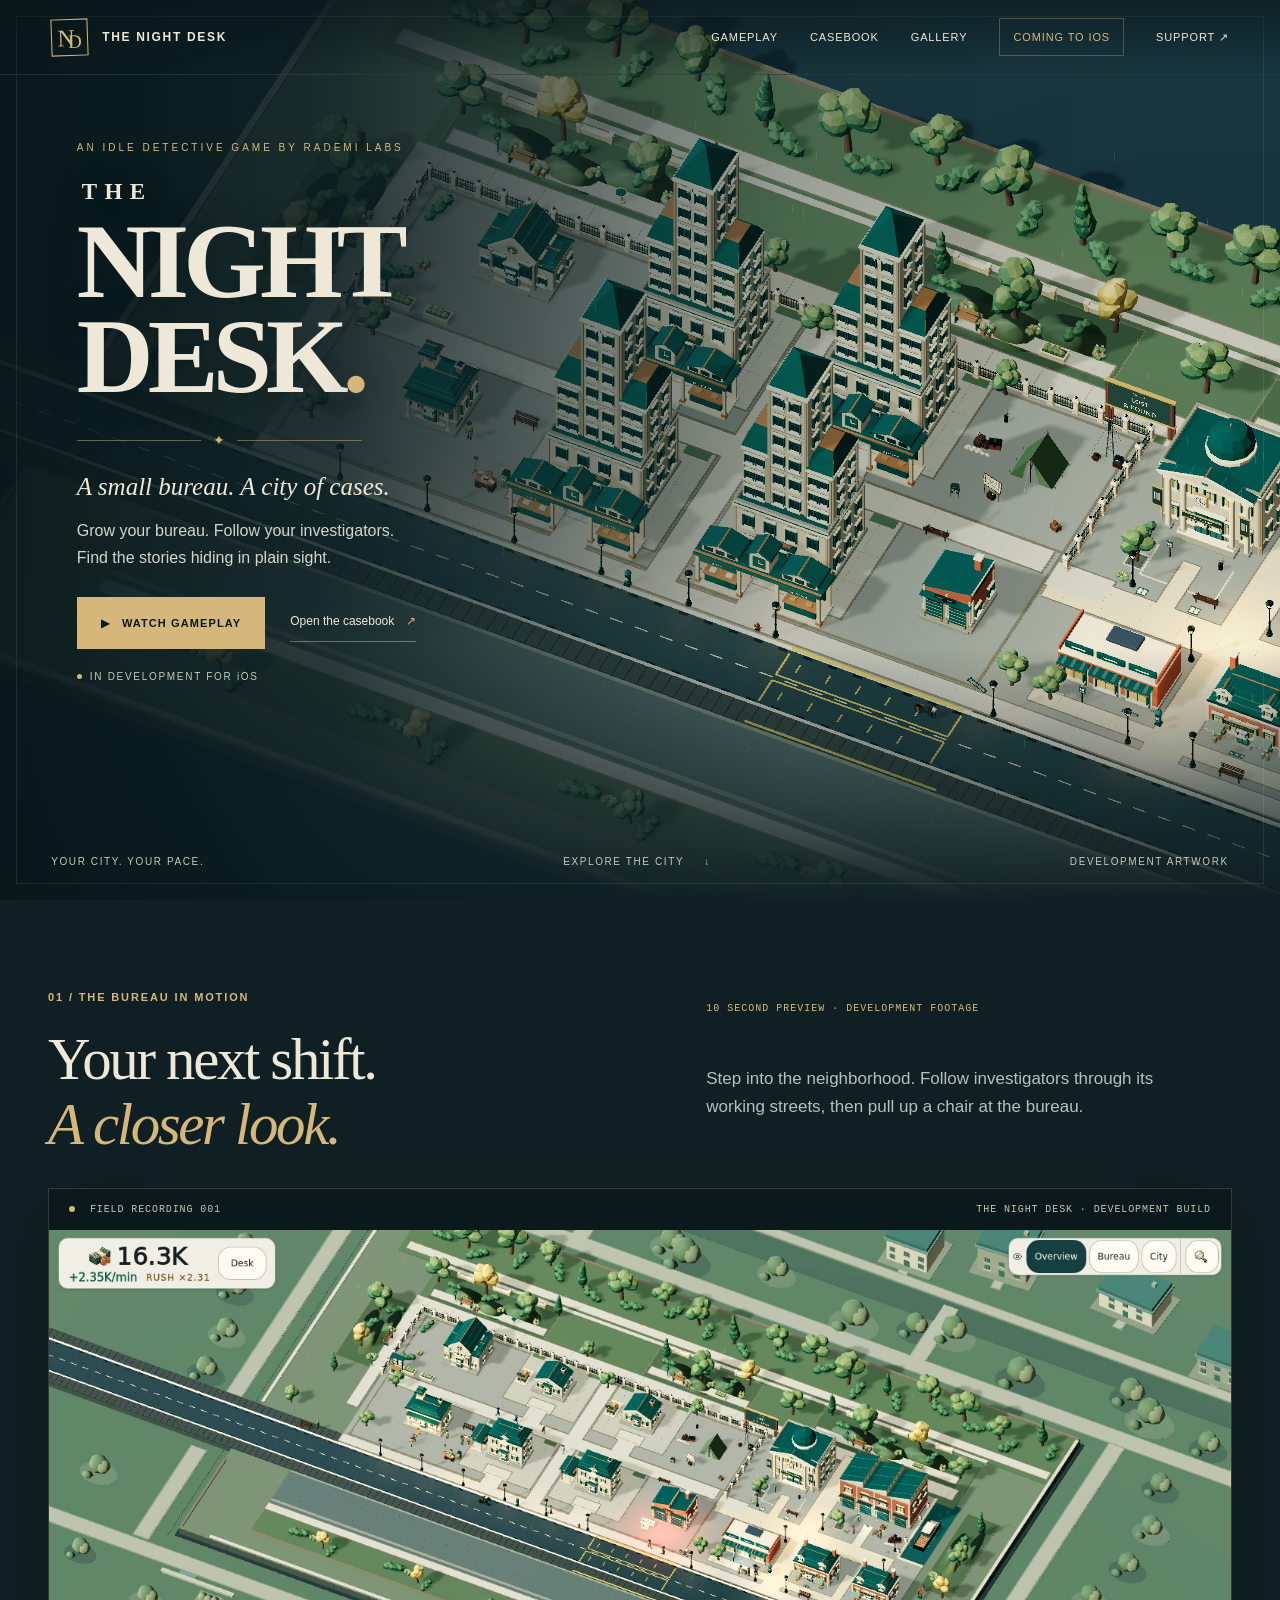
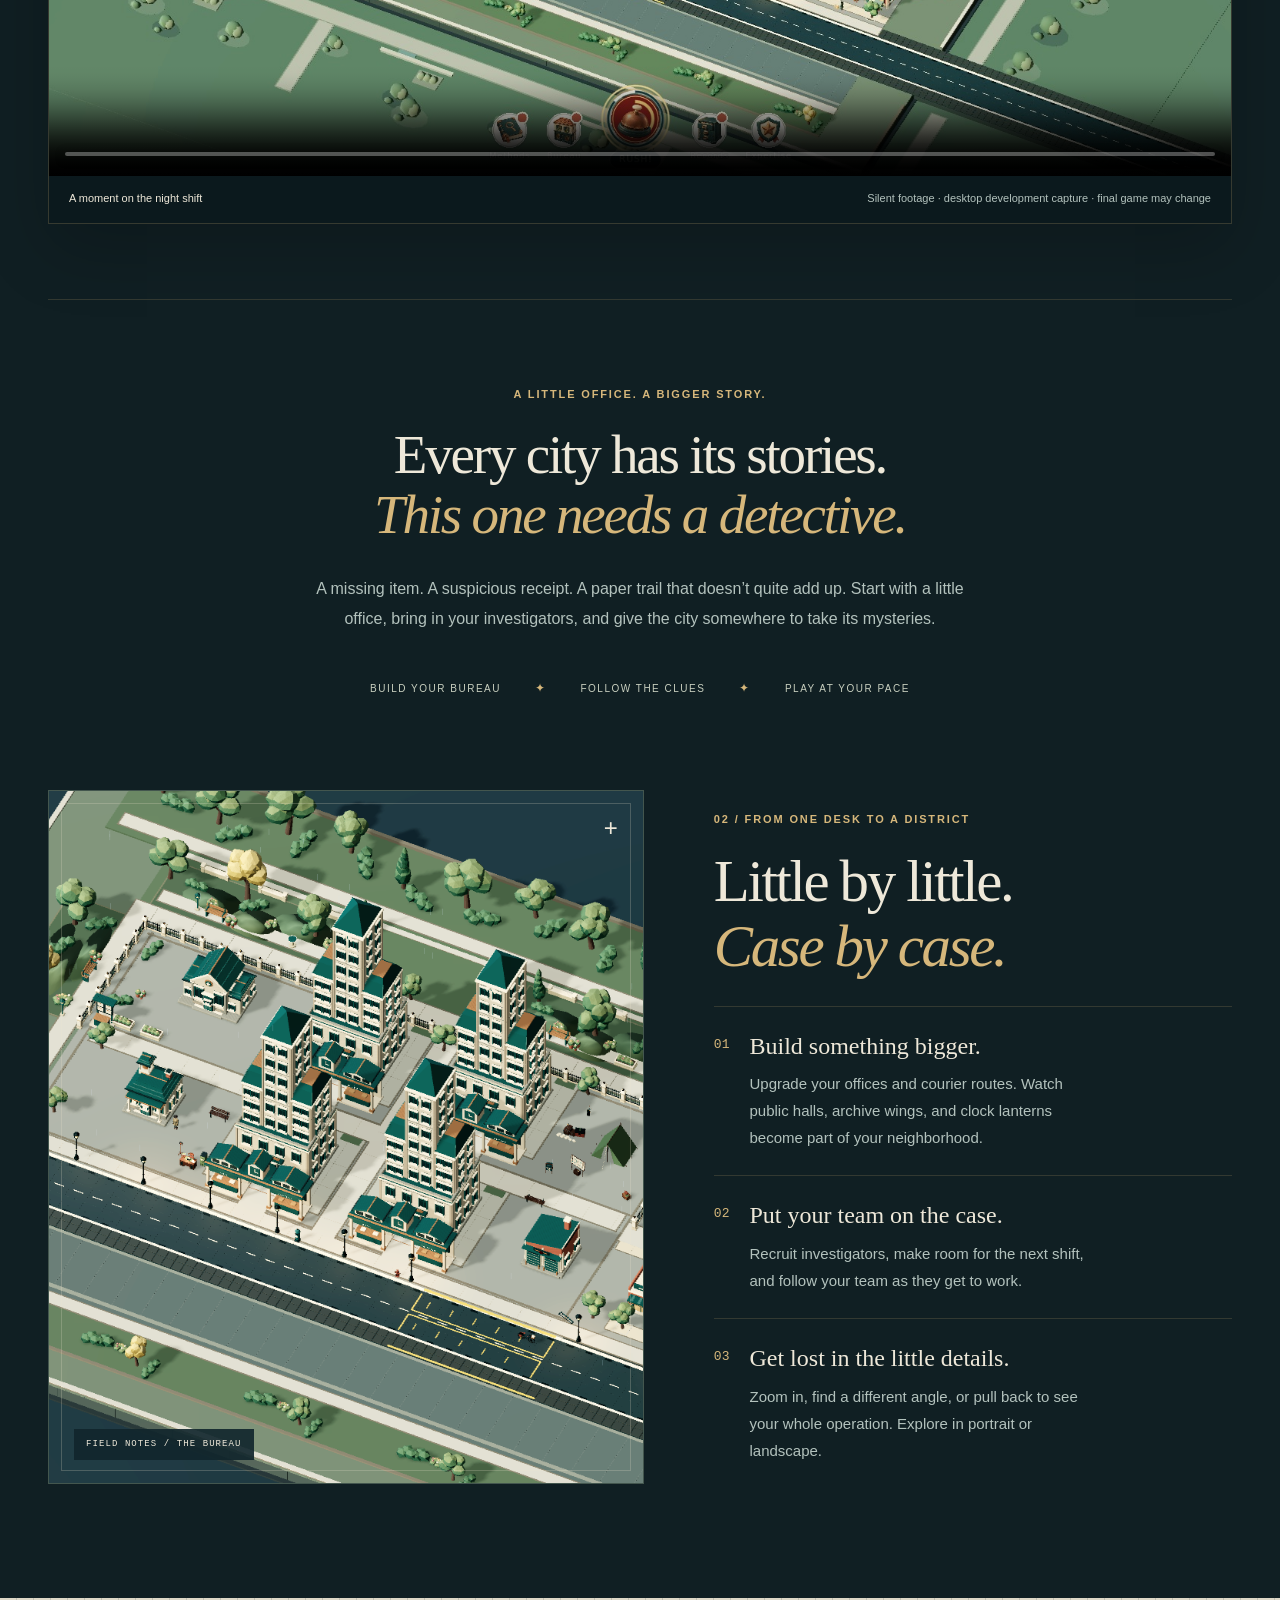
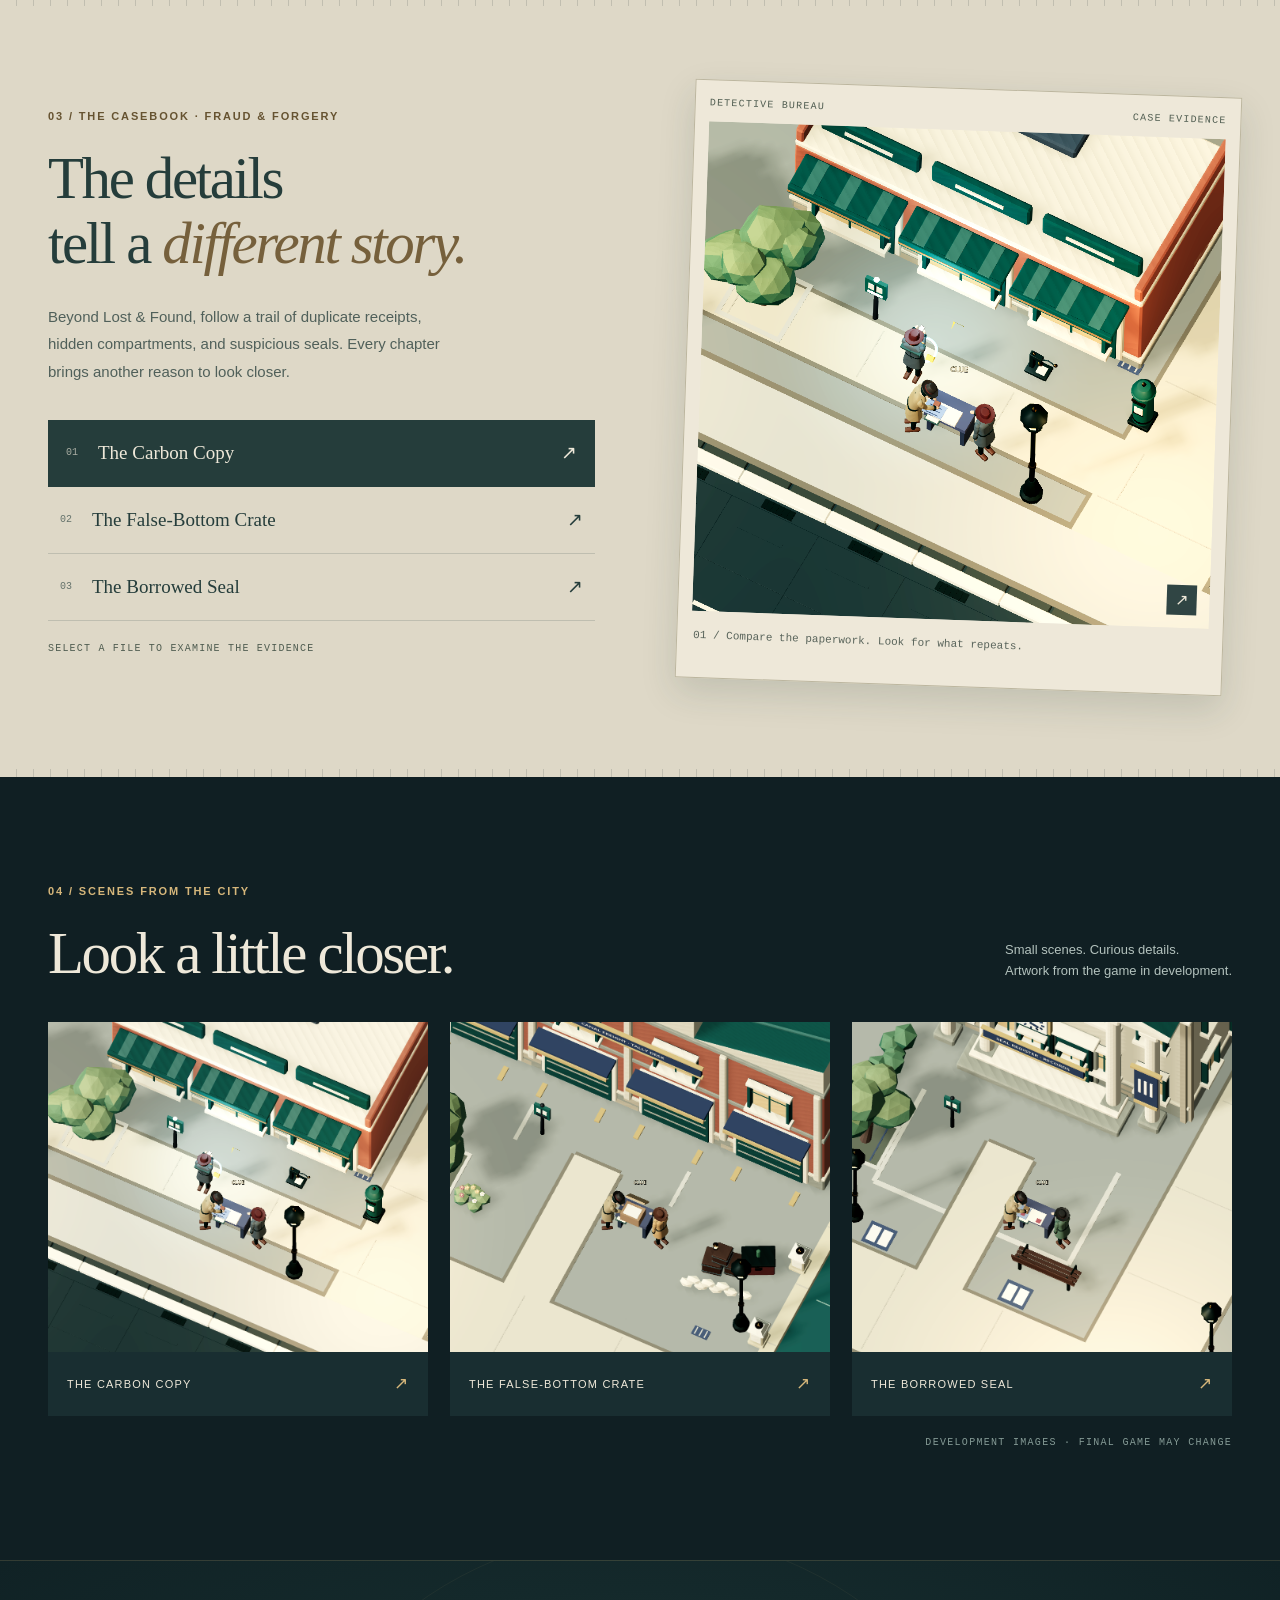
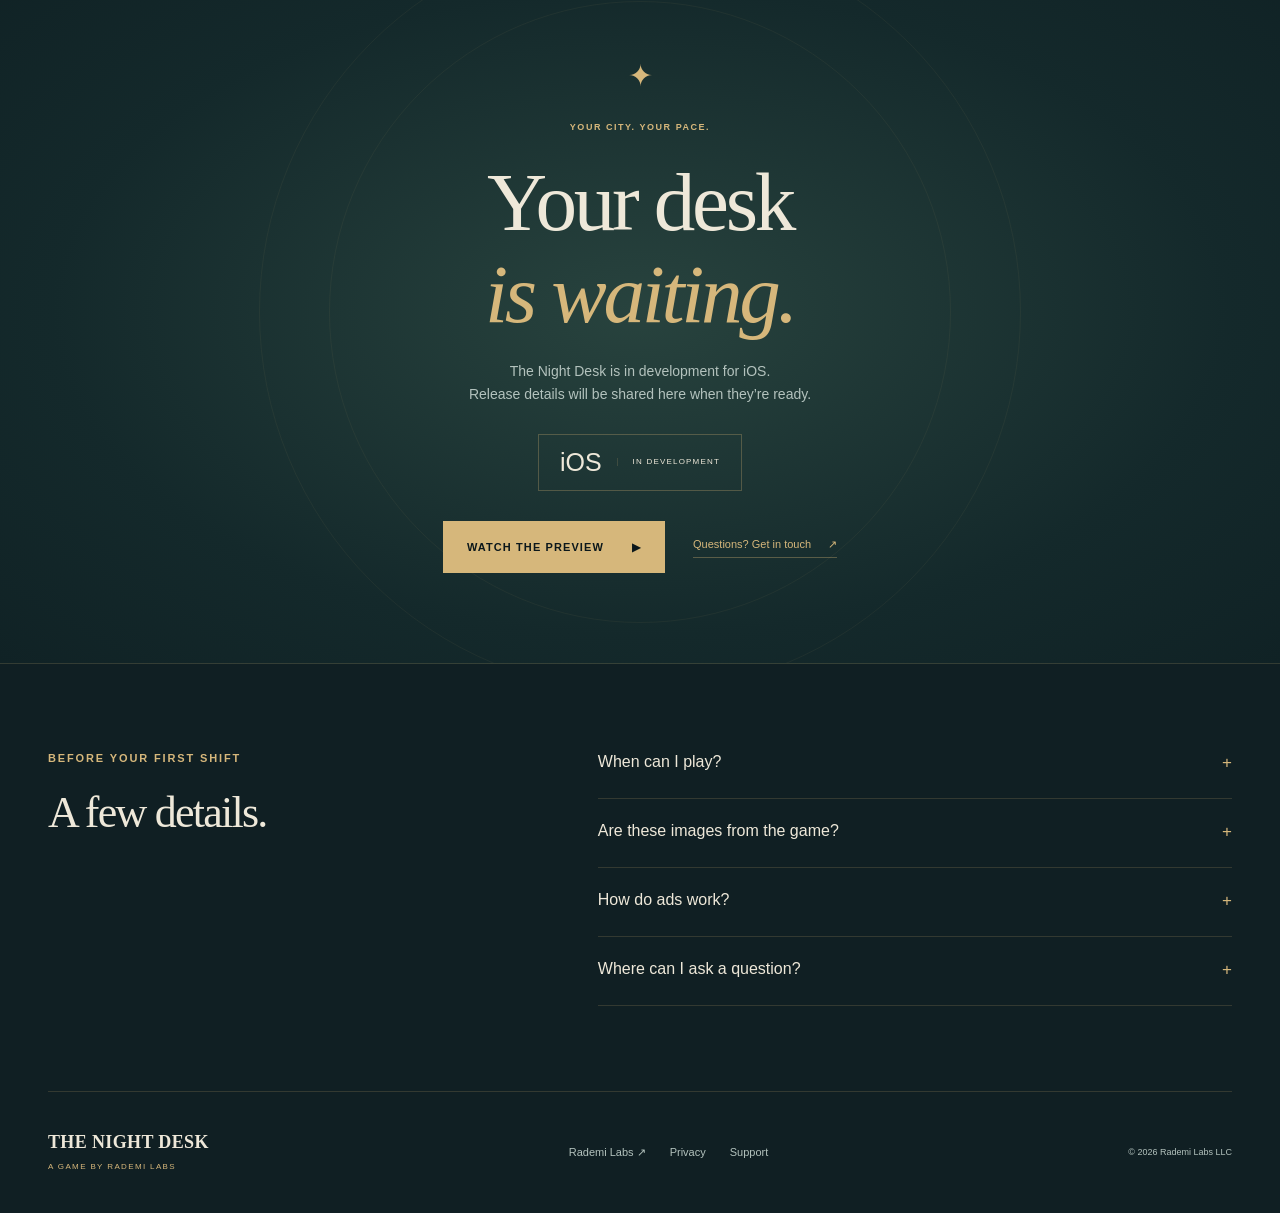
==== commit f7d078a8: "Polish Night Desk gameplay showcase and mobile navigation" ====
--- a/the-night-desk/index.html
+++ b/the-night-desk/index.html
@@ -4,24 +4,24 @@
 <meta charset="utf-8"><meta name="viewport" content="width=device-width,initial-scale=1">
 <title>The Night Desk — A city of cases | Rademi Labs</title>
 <meta name="description" content="A small bureau. A city of cases. Build your detective bureau and follow the clues in The Night Desk, an idle detective game in development for iOS.">
-<meta property="og:title" content="The Night Desk — A city of cases"><meta property="og:description" content="Build your bureau. Follow the clues. Take the night shift."><meta property="og:image" content="https://rademi-labs.github.io/the-night-desk/assets/city.png"><meta property="og:type" content="website"><link rel="canonical" href="https://rademi-labs.github.io/the-night-desk/"><link rel="icon" href="assets/icon.png"><link rel="stylesheet" href="style.css?v=neighborhood-2"><script src="site.js" defer></script>
+<meta property="og:title" content="The Night Desk — A city of cases"><meta property="og:description" content="Build your bureau. Follow the clues. Take the night shift."><meta property="og:image" content="https://rademi-labs.github.io/the-night-desk/assets/city.png"><meta property="og:type" content="website"><meta property="og:url" content="https://rademi-labs.github.io/the-night-desk/"><meta name="theme-color" content="#101f23"><meta name="twitter:card" content="summary_large_image"><link rel="canonical" href="https://rademi-labs.github.io/the-night-desk/"><link rel="icon" href="assets/icon.png"><link rel="stylesheet" href="style.css?v=night-shift-4"><script src="site.js?v=night-shift-4" defer></script>
 </head>
 <body class="game-page">
 <a class="skip" href="#main">Skip to content</a>
-<header class="site-header"><a class="brand" href="./"><span class="brand-mark" aria-hidden="true">N<span>D</span></span><span>THE NIGHT DESK</span></a><nav aria-label="Main"><a href="#gameplay">Gameplay</a><a href="#casebook">Casebook</a><a href="#gallery">Gallery</a><a href="support.html">Support <span aria-hidden="true">↗</span></a></nav></header>
+<header class="site-header"><a class="brand" href="./"><span class="brand-mark" aria-hidden="true">N<span>D</span></span><span>THE NIGHT DESK</span></a><button class="menu-toggle" type="button" aria-expanded="false" aria-controls="main-nav">Menu <span aria-hidden="true">＋</span></button><nav id="main-nav" aria-label="Main"><a href="#gameplay">Gameplay</a><a href="#casebook">Casebook</a><a href="#gallery">Gallery</a><a href="#release" class="nav-status">Coming to iOS</a><a href="support.html">Support <span aria-hidden="true">↗</span></a></nav></header>
 <main id="main">
 <section class="hero" aria-labelledby="game-title">
 <img class="hero-art" src="assets/city.png" width="1280" height="900" fetchpriority="high" alt="An isometric city block of teal-roofed detective offices, tree-lined streets and tiny investigators">
 <div class="hero-shade"></div>
-<div class="hero-content"><p class="eyebrow">RADEMI LABS PRESENTS</p><h1 id="game-title" class="game-title"><span class="title-the">THE</span><span>NIGHT</span><span>DESK<span class="title-period">.</span></span></h1><div class="title-rule"><span></span><i aria-hidden="true">✦</i><span></span></div><p class="hero-tagline">A small bureau. A city of cases.</p><p class="hero-description">Build a detective bureau.<br>Find the stories hiding in plain sight.</p><a class="button" href="#bureau">TAKE A CLOSER LOOK <span aria-hidden="true">↓</span></a><p class="release-status"><span></span> IN DEVELOPMENT FOR iOS</p></div>
-<div class="hero-bottom"><span>AN IDLE DETECTIVE GAME</span><a href="#bureau">EXPLORE THE CITY <span aria-hidden="true">↓</span></a><span>DEVELOPMENT ARTWORK</span></div>
+<div class="hero-content"><p class="eyebrow">AN IDLE DETECTIVE GAME BY RADEMI LABS</p><h1 id="game-title" class="game-title"><span class="title-the">THE</span><span>NIGHT</span><span>DESK<span class="title-period">.</span></span></h1><div class="title-rule"><span></span><i aria-hidden="true">✦</i><span></span></div><p class="hero-tagline">A small bureau. A city of cases.</p><p class="hero-description">Grow your bureau. Follow your investigators.<br>Find the stories hiding in plain sight.</p><div class="hero-actions"><a class="button" href="#gameplay" data-play-preview><span aria-hidden="true">▶</span> WATCH GAMEPLAY</a><a class="hero-secondary" href="#casebook">Open the casebook <span aria-hidden="true">↗</span></a></div><p class="release-status"><span></span> IN DEVELOPMENT FOR iOS</p></div>
+<div class="hero-bottom"><span>YOUR CITY. YOUR PACE.</span><a href="#bureau">EXPLORE THE CITY <span aria-hidden="true">↓</span></a><span>DEVELOPMENT ARTWORK</span></div>
 </section>
-<section class="gameplay-section wrap" id="gameplay" aria-labelledby="gameplay-title"><div class="gameplay-copy"><p class="kicker">See the bureau in motion</p><h2 id="gameplay-title">A city with<br><em>work to do.</em></h2><p>Explore the bureau’s gardens, surrounding neighborhood, and working streets—then move closer to your team.</p><p class="gameplay-meta">10 SECOND PREVIEW · DEVELOPMENT FOOTAGE</p><p class="gameplay-description" id="gameplay-description">This silent development capture moves from a wide neighborhood view to the bureau, with investigators walking between offices and gathering around a desk. Recorded from a desktop development build; the final game may change.</p></div><figure class="gameplay-player"><video controls playsinline preload="none" poster="assets/gameplay-poster.jpg?v=neighborhood-2" width="1560" height="720" aria-label="The Night Desk development gameplay preview" aria-describedby="gameplay-description"><source src="assets/gameplay-preview.mp4?v=neighborhood-2" type="video/mp4"><p>Your browser does not support embedded video. <a href="assets/gameplay-preview.mp4?v=neighborhood-2">Watch the gameplay preview.</a></p></video><figcaption>THE NIGHT DESK / A MOMENT ON THE NIGHT SHIFT</figcaption></figure></section>
-<section class="intro-section wrap" id="bureau"><p class="kicker">Welcome to the night shift</p><h2>Every city has its stories.<br><em>This one needs a detective.</em></h2><p class="lead">A missing item. A suspicious receipt. A paper trail that doesn’t quite add up. Start with a little office, bring in your investigators, and give the city somewhere to take its mysteries.</p><div class="game-facts"><span>BUILD YOUR BUREAU</span><i aria-hidden="true">✦</i><span>FOLLOW THE CLUES</span><i aria-hidden="true">✦</i><span>PLAY AT YOUR PACE</span></div></section>
-<section class="bureau-section wrap" aria-labelledby="bureau-title"><div class="bureau-art"><img src="assets/city.png" width="1280" height="900" loading="lazy" alt="A growing neighborhood of detective offices surrounding busy courtyards"><span class="image-label">FIELD NOTES / THE BUREAU</span><span class="image-corner" aria-hidden="true">+</span></div><div class="bureau-copy"><p class="kicker">From one desk to a district</p><h2 id="bureau-title">Little by little.<br><em>Case by case.</em></h2><div class="feature"><span>01</span><div><h3>Build something bigger.</h3><p>Upgrade your offices and courier routes. Watch public halls, archive wings, and clock lanterns become part of your neighborhood.</p></div></div><div class="feature"><span>02</span><div><h3>Put your team on the case.</h3><p>Recruit investigators, make room for the next shift, and follow your team as they get to work.</p></div></div><div class="feature"><span>03</span><div><h3>Get lost in the little details.</h3><p>Zoom in, find a different angle, or pull back to see your whole operation. Explore in portrait or landscape.</p></div></div></div></section>
-<section class="case-section" id="casebook" aria-labelledby="casebook-title"><div class="wrap case-grid"><div class="case-copy"><p class="kicker">The casebook / Fraud &amp; Forgery</p><h2 id="casebook-title">The details<br>tell a <em>different story.</em></h2><p>Beyond Lost &amp; Found, follow a trail of duplicate receipts, hidden compartments, and suspicious seals. Every chapter brings another reason to look closer.</p><div class="case-controls" aria-label="Choose a case preview"><button class="case-button" data-case="carbon" aria-pressed="true" aria-controls="case-preview"><span class="case-no">01</span><span>The Carbon Copy</span><span aria-hidden="true">↗</span></button><button class="case-button" data-case="bottom" aria-pressed="false" aria-controls="case-preview"><span class="case-no">02</span><span>The False-Bottom Crate</span><span aria-hidden="true">↗</span></button><button class="case-button" data-case="seal" aria-pressed="false" aria-controls="case-preview"><span class="case-no">03</span><span>The Borrowed Seal</span><span aria-hidden="true">↗</span></button></div><p class="case-note">SELECT A FILE TO EXAMINE THE EVIDENCE</p></div><figure class="case-photo" id="case-preview"><div class="file-heading"><span>DETECTIVE BUREAU</span><span>CASE EVIDENCE</span></div><button class="case-enlarge" data-gallery-open="case" aria-label="Enlarge selected case artwork"><img id="case-image" src="assets/carbon-copy.png" width="960" height="1200" loading="lazy" alt="Investigators comparing paperwork at a street-side evidence table"><span class="enlarge-icon" aria-hidden="true">↗</span></button><figcaption id="case-caption" aria-live="polite">01 / Compare the paperwork. Look for what repeats.</figcaption></figure></div></section>
-<section class="gallery-section wrap" id="gallery" aria-labelledby="gallery-title"><div class="section-heading"><div><p class="kicker">Scenes from the city</p><h2 id="gallery-title">Look a little closer.</h2></div><p>Small scenes. Curious details.<br>Artwork from the game in development.</p></div><div class="gallery-grid"><button class="gallery-item" data-gallery-open data-image="assets/carbon-copy.png" data-alt="Investigators comparing paperwork at a street-side evidence table" data-caption="The Carbon Copy — development artwork"><img src="assets/carbon-copy.png" width="960" height="1200" loading="lazy" alt="The Carbon Copy case artwork"><span><span>THE CARBON COPY</span><i aria-hidden="true">↗</i></span></button><button class="gallery-item" data-gallery-open data-image="assets/false-bottom.png" data-alt="Investigators examining the lifted panel of a crate outside Canal Freight" data-caption="The False-Bottom Crate — development artwork"><img src="assets/false-bottom.png" width="960" height="1200" loading="lazy" alt="The False-Bottom Crate case artwork"><span><span>THE FALSE-BOTTOM CRATE</span><i aria-hidden="true">↗</i></span></button><button class="gallery-item" data-gallery-open data-image="assets/borrowed-seal.png" data-alt="Investigators examining documents and a seal outside the records hall" data-caption="The Borrowed Seal — development artwork"><img src="assets/borrowed-seal.png" width="960" height="1200" loading="lazy" alt="The Borrowed Seal case artwork"><span><span>THE BORROWED SEAL</span><i aria-hidden="true">↗</i></span></button></div><p class="gallery-note">DEVELOPMENT IMAGES · FINAL GAME MAY CHANGE</p></section>
-<section class="shift-section"><div class="wrap shift-content"><span class="shift-star" aria-hidden="true">✦</span><p class="kicker">Your city. Your pace.</p><h2>There’s always<br><em>one more clue.</em></h2><p>The Night Desk is in development for iOS.<br>The next shift is still taking shape.</p><span class="platform-label">iOS <span>IN DEVELOPMENT</span></span><a class="text-link" href="support.html">Get in touch with Rademi Labs <span aria-hidden="true">↗</span></a></div></section>
+<section class="gameplay-section wrap" id="gameplay" aria-labelledby="gameplay-title"><div class="gameplay-copy"><p class="kicker">01 / The bureau in motion</p><h2 id="gameplay-title">Your next shift.<br><em>A closer look.</em></h2><p>Step into the neighborhood. Follow investigators through its working streets, then pull up a chair at the bureau.</p><p class="gameplay-meta">10 SECOND PREVIEW · DEVELOPMENT FOOTAGE</p></div><figure class="gameplay-player"><div class="player-topline"><span><i aria-hidden="true"></i> FIELD RECORDING 001</span><span>THE NIGHT DESK · DEVELOPMENT BUILD</span></div><video id="gameplay-video" controls playsinline preload="none" poster="assets/gameplay-poster.jpg?v=neighborhood-2" width="1560" height="720" aria-label="The Night Desk development gameplay preview" aria-describedby="gameplay-description"><source src="assets/gameplay-preview.mp4?v=neighborhood-2" type="video/mp4"><p>Your browser does not support embedded video. <a href="assets/gameplay-preview.mp4?v=neighborhood-2">Watch the gameplay preview.</a></p></video><figcaption id="gameplay-description"><span>A moment on the night shift</span><span>Silent footage · desktop development capture · final game may change</span></figcaption></figure></section>
+<section class="intro-section wrap" id="bureau"><p class="kicker">A little office. A bigger story.</p><h2>Every city has its stories.<br><em>This one needs a detective.</em></h2><p class="lead">A missing item. A suspicious receipt. A paper trail that doesn’t quite add up. Start with a little office, bring in your investigators, and give the city somewhere to take its mysteries.</p><div class="game-facts"><span>BUILD YOUR BUREAU</span><i aria-hidden="true">✦</i><span>FOLLOW THE CLUES</span><i aria-hidden="true">✦</i><span>PLAY AT YOUR PACE</span></div></section>
+<section class="bureau-section wrap" aria-labelledby="bureau-title"><div class="bureau-art"><img src="assets/city.png" width="1280" height="900" loading="lazy" alt="A growing neighborhood of detective offices surrounding busy courtyards"><span class="image-label">FIELD NOTES / THE BUREAU</span><span class="image-corner" aria-hidden="true">+</span></div><div class="bureau-copy"><p class="kicker">02 / From one desk to a district</p><h2 id="bureau-title">Little by little.<br><em>Case by case.</em></h2><div class="feature"><span>01</span><div><h3>Build something bigger.</h3><p>Upgrade your offices and courier routes. Watch public halls, archive wings, and clock lanterns become part of your neighborhood.</p></div></div><div class="feature"><span>02</span><div><h3>Put your team on the case.</h3><p>Recruit investigators, make room for the next shift, and follow your team as they get to work.</p></div></div><div class="feature"><span>03</span><div><h3>Get lost in the little details.</h3><p>Zoom in, find a different angle, or pull back to see your whole operation. Explore in portrait or landscape.</p></div></div></div></section>
+<section class="case-section" id="casebook" aria-labelledby="casebook-title"><div class="wrap case-grid"><div class="case-copy"><p class="kicker">03 / The casebook · Fraud &amp; Forgery</p><h2 id="casebook-title">The details<br>tell a <em>different story.</em></h2><p>Beyond Lost &amp; Found, follow a trail of duplicate receipts, hidden compartments, and suspicious seals. Every chapter brings another reason to look closer.</p><div class="case-controls" aria-label="Choose a case preview"><button class="case-button" data-case="carbon" aria-pressed="true" aria-controls="case-preview"><span class="case-no">01</span><span>The Carbon Copy</span><span aria-hidden="true">↗</span></button><button class="case-button" data-case="bottom" aria-pressed="false" aria-controls="case-preview"><span class="case-no">02</span><span>The False-Bottom Crate</span><span aria-hidden="true">↗</span></button><button class="case-button" data-case="seal" aria-pressed="false" aria-controls="case-preview"><span class="case-no">03</span><span>The Borrowed Seal</span><span aria-hidden="true">↗</span></button></div><p class="case-note">SELECT A FILE TO EXAMINE THE EVIDENCE</p></div><figure class="case-photo" id="case-preview"><div class="file-heading"><span>DETECTIVE BUREAU</span><span>CASE EVIDENCE</span></div><button class="case-enlarge" data-gallery-open="case" aria-label="Enlarge selected case artwork"><img id="case-image" src="assets/carbon-copy.png" width="960" height="1200" loading="lazy" alt="Investigators comparing paperwork at a street-side evidence table"><span class="enlarge-icon" aria-hidden="true">↗</span></button><figcaption id="case-caption" aria-live="polite">01 / Compare the paperwork. Look for what repeats.</figcaption></figure></div></section>
+<section class="gallery-section wrap" id="gallery" aria-labelledby="gallery-title"><div class="section-heading"><div><p class="kicker">04 / Scenes from the city</p><h2 id="gallery-title">Look a little closer.</h2></div><p>Small scenes. Curious details.<br>Artwork from the game in development.</p></div><div class="gallery-grid"><button class="gallery-item" data-gallery-open data-image="assets/carbon-copy.png" data-alt="Investigators comparing paperwork at a street-side evidence table" data-caption="The Carbon Copy — development artwork"><img src="assets/carbon-copy.png" width="960" height="1200" loading="lazy" alt="The Carbon Copy case artwork"><span><span>THE CARBON COPY</span><i aria-hidden="true">↗</i></span></button><button class="gallery-item" data-gallery-open data-image="assets/false-bottom.png" data-alt="Investigators examining the lifted panel of a crate outside Canal Freight" data-caption="The False-Bottom Crate — development artwork"><img src="assets/false-bottom.png" width="960" height="1200" loading="lazy" alt="The False-Bottom Crate case artwork"><span><span>THE FALSE-BOTTOM CRATE</span><i aria-hidden="true">↗</i></span></button><button class="gallery-item" data-gallery-open data-image="assets/borrowed-seal.png" data-alt="Investigators examining documents and a seal outside the records hall" data-caption="The Borrowed Seal — development artwork"><img src="assets/borrowed-seal.png" width="960" height="1200" loading="lazy" alt="The Borrowed Seal case artwork"><span><span>THE BORROWED SEAL</span><i aria-hidden="true">↗</i></span></button></div><p class="gallery-note">DEVELOPMENT IMAGES · FINAL GAME MAY CHANGE</p></section>
+<section class="shift-section" id="release" aria-labelledby="release-title"><div class="wrap shift-content"><span class="shift-star" aria-hidden="true">✦</span><p class="kicker">Your city. Your pace.</p><h2 id="release-title">Your desk<br><em>is waiting.</em></h2><p>The Night Desk is in development for iOS.<br>Release details will be shared here when they’re ready.</p><span class="platform-label">iOS <span>IN DEVELOPMENT</span></span><div class="release-actions"><a class="button" href="#gameplay" data-play-preview>WATCH THE PREVIEW <span aria-hidden="true">▶</span></a><a class="text-link" href="support.html">Questions? Get in touch <span aria-hidden="true">↗</span></a></div></div></section>
 <section class="faq wrap" aria-labelledby="faq-title"><div><p class="kicker">Before your first shift</p><h2 id="faq-title">A few details.</h2></div><div><details><summary>When can I play?</summary><p>The Night Desk is in development for iOS. There is no public App Store download yet. We’ll share release details here when they’re ready.</p></details><details><summary>Are these images from the game?</summary><p>Yes. These are captures of the game’s current development artwork and scenes. The final release may change.</p></details><details><summary>How do ads work?</summary><p>Rewarded ads are optional. Eligible rewards can boost earnings, add an away or tip-off payout, or bring in applicants when there’s room. There are no forced interstitial ads, and Operations are ad-free. Rewards depend on eligibility and ad availability.</p></details><details><summary>Where can I ask a question?</summary><p>Visit our <a href="support.html">support page</a> for contact details and useful information to include with a report.</p></details></div></section>
 </main><footer class="site-footer wrap"><a class="footer-wordmark" href="./">THE NIGHT DESK<span>A GAME BY RADEMI LABS</span></a><div><a href="/">Rademi Labs ↗</a><a href="privacy.html">Privacy</a><a href="support.html">Support</a></div><span>© 2026 Rademi Labs LLC</span></footer>
 </body></html>
--- a/the-night-desk/style.css
+++ b/the-night-desk/style.css
@@ -7,3 +7,99 @@
 .gameplay-section{display:grid;grid-template-columns:1fr .8fr;align-items:center;gap:90px;padding-block:90px;border-bottom:1px solid var(--line)}.gameplay-copy>p:not(.kicker){max-width:440px;color:var(--muted);font-size:16px}.gameplay-copy .gameplay-meta{font:10px/1.8 monospace!important;letter-spacing:.1em;color:var(--gold)!important;margin-top:30px}.gameplay-copy .gameplay-description{font-size:12px!important;line-height:1.8}.gameplay-player{margin:0;text-align:center}.gameplay-player video{display:block;width:100%;max-width:320px;height:auto;max-height:75svh;object-fit:contain;background:#081316;margin:auto;border:1px solid var(--line);border-radius:14px}.gameplay-player figcaption{font:8px/1.8 monospace;letter-spacing:.1em;color:var(--muted);margin-top:16px}@media(max-width:700px){.gameplay-section{grid-template-columns:1fr;gap:30px;padding-block:60px}.gameplay-player video{max-height:none;max-width:280px}.gameplay-copy>p:not(.kicker){font-size:14px}}
 
 .gameplay-section{grid-template-columns:1fr;gap:35px}.gameplay-copy{display:grid;grid-template-columns:1fr 1fr;column-gap:60px}.gameplay-copy .kicker,.gameplay-copy h2{grid-column:1}.gameplay-copy>p:not(.kicker){grid-column:2;grid-row:2}.gameplay-copy .gameplay-meta{grid-row:1!important;margin:0!important;align-self:end}.gameplay-copy .gameplay-description{grid-row:3!important}.gameplay-player video{width:100%;max-width:none;max-height:none;aspect-ratio:13/6;border-radius:8px}@media(max-width:700px){.gameplay-copy{display:block}.gameplay-copy .gameplay-meta{margin-block:24px 10px!important}.gameplay-player video{max-width:none}}
+
+/* Night shift edition: a clear path from the city to the game. */
+.game-page { --gold: #d6b77b; --muted: #b3c2bd; }
+.game-page html { scroll-padding-top: 90px; }
+.game-page section[id] { scroll-margin-top: 86px; }
+.site-header { position: fixed; padding: 18px 4%; transition: background .2s, padding .2s; }
+.site-header.is-scrolled { background: #0b191df5; border-color: #d6b77b30; padding-block: 13px; backdrop-filter: blur(16px); }
+.site-header nav { align-items: center; }
+.site-header .nav-status { color: var(--gold); border: 1px solid #d6b77b50; padding: 9px 13px; }
+.menu-toggle { display: none; }
+.hero { min-height: 750px; height: min(900px, 100svh); }
+.hero-content { padding-top: 140px; width: 520px; margin-left: max(6%, calc((100vw - 1200px) / 2)); }
+.game-title { font-size: clamp(90px, 8.3vw, 126px); }
+.hero-shade { background: linear-gradient(90deg, #071619f2 0%, #0b1d21d9 26%, #11282b39 62%, #11282b0a 85%), linear-gradient(0deg, #101f23 0%, transparent 28%, #0b171b29 80%); }
+.hero-tagline { font-size: 25px; }
+.hero-description { font-size: 16px; line-height: 1.7; }
+.hero-actions { display: flex; align-items: center; gap: 25px; }
+.hero-actions .button { gap: 12px; }
+.button { min-height: 49px; font-size: 11px; letter-spacing: .1em; }
+.hero-secondary { font-size: 12px; text-decoration: none; border-bottom: 1px solid #eee8d95c; padding-block: 9px; }
+.hero-secondary span { margin-left: 8px; color: var(--gold); }
+.release-status { font-size: 10px; margin-top: 20px; }
+.hero-bottom { font-size: 10px; }
+.kicker { font-size: 11px; letter-spacing: .17em; }
+.gameplay-section { padding-block: 88px 75px; gap: 30px; }
+.gameplay-copy { grid-template-columns: 1.1fr 1fr; column-gap: 80px; }
+.gameplay-copy h2 { margin-bottom: 0; }
+.gameplay-copy>p:not(.kicker) { max-width: 480px; font-size: 17px; align-self: center; }
+.gameplay-copy .gameplay-meta { align-self: start; padding-top: 1px; }
+.gameplay-player { box-shadow: 0 25px 65px #0003; border: 1px solid #d6b77b35; background: #0b191d; }
+.player-topline { display: flex; justify-content: space-between; gap: 20px; padding: 13px 20px; color: #bec7b7; font: 10px/1.5 monospace; letter-spacing: .09em; }
+.player-topline i { display: inline-block; width: 6px; height: 6px; background: var(--gold); border-radius: 50%; margin-right: 8px; }
+.gameplay-player video { border: 0; border-radius: 0; }
+.gameplay-player figcaption { display: flex; justify-content: space-between; text-align: left; gap: 20px; margin: 0; padding: 15px 20px; font: 11px/1.6 Arial, sans-serif; letter-spacing: 0; }
+.gameplay-player figcaption>span:first-child { color: var(--paper); }
+.gameplay-player figcaption>span:last-child { color: var(--muted); }
+.intro-section { padding-block: 85px 65px; }
+.game-facts { font-size: 10px; }
+.bureau-art { border: 1px solid #d6b77b35; }
+.feature { padding-top: 25px; margin-top: 24px; }
+.feature>span { font-size: 13px; }
+.feature p { font-size: 15px; }
+.case-button { min-height: 67px; }
+.case-note, .file-heading { font-size: 10px; }
+.case-photo figcaption { min-height: 52px; }
+.gallery-item>span { font-size: 11px; }
+.gallery-note { font-size: 10px; }
+.shift-section { padding-block: 90px; }
+.release-actions { display: flex; justify-content: center; align-items: center; gap: 28px; margin-top: 30px; }
+.faq summary { font-size: 16px; min-height: 30px; }
+.faq details p { font-size: 14px; }
+.site-footer div a { padding-block: 10px; }
+@media (min-width: 1600px) { .hero-content { margin-left: 12%; } }
+@media (max-width: 1000px) {
+  .site-header nav { gap: 20px; }
+  .hero-content { margin-left: 6%; }
+  .hero-actions { gap: 18px; }
+  .gameplay-copy { column-gap: 40px; }
+  .gallery-item>span { font-size: 9px; }
+}
+@media (max-width: 700px) {
+  .site-header, .site-header.is-scrolled { padding: 14px 20px; background: #0b191df0; }
+  .site-header .brand { font-size: 10px; }
+  .menu-toggle { display: flex; align-items: center; gap: 12px; background: transparent; color: var(--paper); border: 1px solid #d6b77b50; padding: 8px 12px; min-height: 42px; font-size: 12px; cursor: pointer; }
+  .site-header nav { display: none; position: absolute; top: 100%; left: 0; right: 0; padding: 12px 20px 22px; background: #0b191dfc; border-bottom: 1px solid #d6b77b50; font-size: 13px; }
+  .site-header nav.is-open { display: grid; grid-template-columns: 1fr 1fr; gap: 5px 15px; }
+  .site-header nav a, .site-header nav a:nth-child(3), .site-header nav a:last-child { display: block; padding: 13px 10px; }
+  .site-header nav .nav-status { margin-top: 4px; }
+  .hero { height: auto; min-height: 790px; max-height: none; }
+  .hero-art { object-position: 65% center; }
+  .hero-shade { background: linear-gradient(90deg, #08171bdc, #0b1d2190 65%, #11282b45), linear-gradient(0deg, #101f23, transparent 50%); }
+  .hero-content { padding: 125px 0 115px; margin-left: 7%; width: 86%; }
+  .game-title { font-size: clamp(86px, 25vw, 125px); }
+  .eyebrow { font-size: 9px; letter-spacing: .2em; }
+  .hero-tagline { font-size: 22px; }
+  .hero-description { font-size: 15px; }
+  .hero-actions { flex-wrap: wrap; gap: 9px 24px; }
+  .hero-secondary { padding-block: 12px; }
+  .hero-bottom { left: 7%; right: 7%; font-size: 9px; }
+  .gameplay-section { padding-block: 55px; gap: 24px; }
+  .gameplay-copy>p:not(.kicker) { font-size: 15px; }
+  .gameplay-copy .gameplay-meta { font-size: 9px!important; margin-bottom: 0!important; }
+  .player-topline { padding: 11px 12px; font-size: 9px; }
+  .player-topline>span:last-child { display: none; }
+  .gameplay-player figcaption { display: block; padding: 12px; font-size: 11px; }
+  .gameplay-player figcaption span { display: block; }
+  .gameplay-player figcaption>span+span { margin-top: 4px; }
+  .intro-section { padding-block: 55px 45px; }
+  .game-facts { font-size: 8px; gap: 12px; }
+  .gallery-item>span { font-size: 11px; }
+  .gallery-note { font-size: 9px; }
+  .shift-section { padding-block: 65px; }
+  .release-actions { flex-direction: column; gap: 20px; }
+  .site-footer div { flex-wrap: wrap; font-size: 12px; }
+}
+@media (prefers-reduced-motion: reduce) { .site-header { transition: none; } }
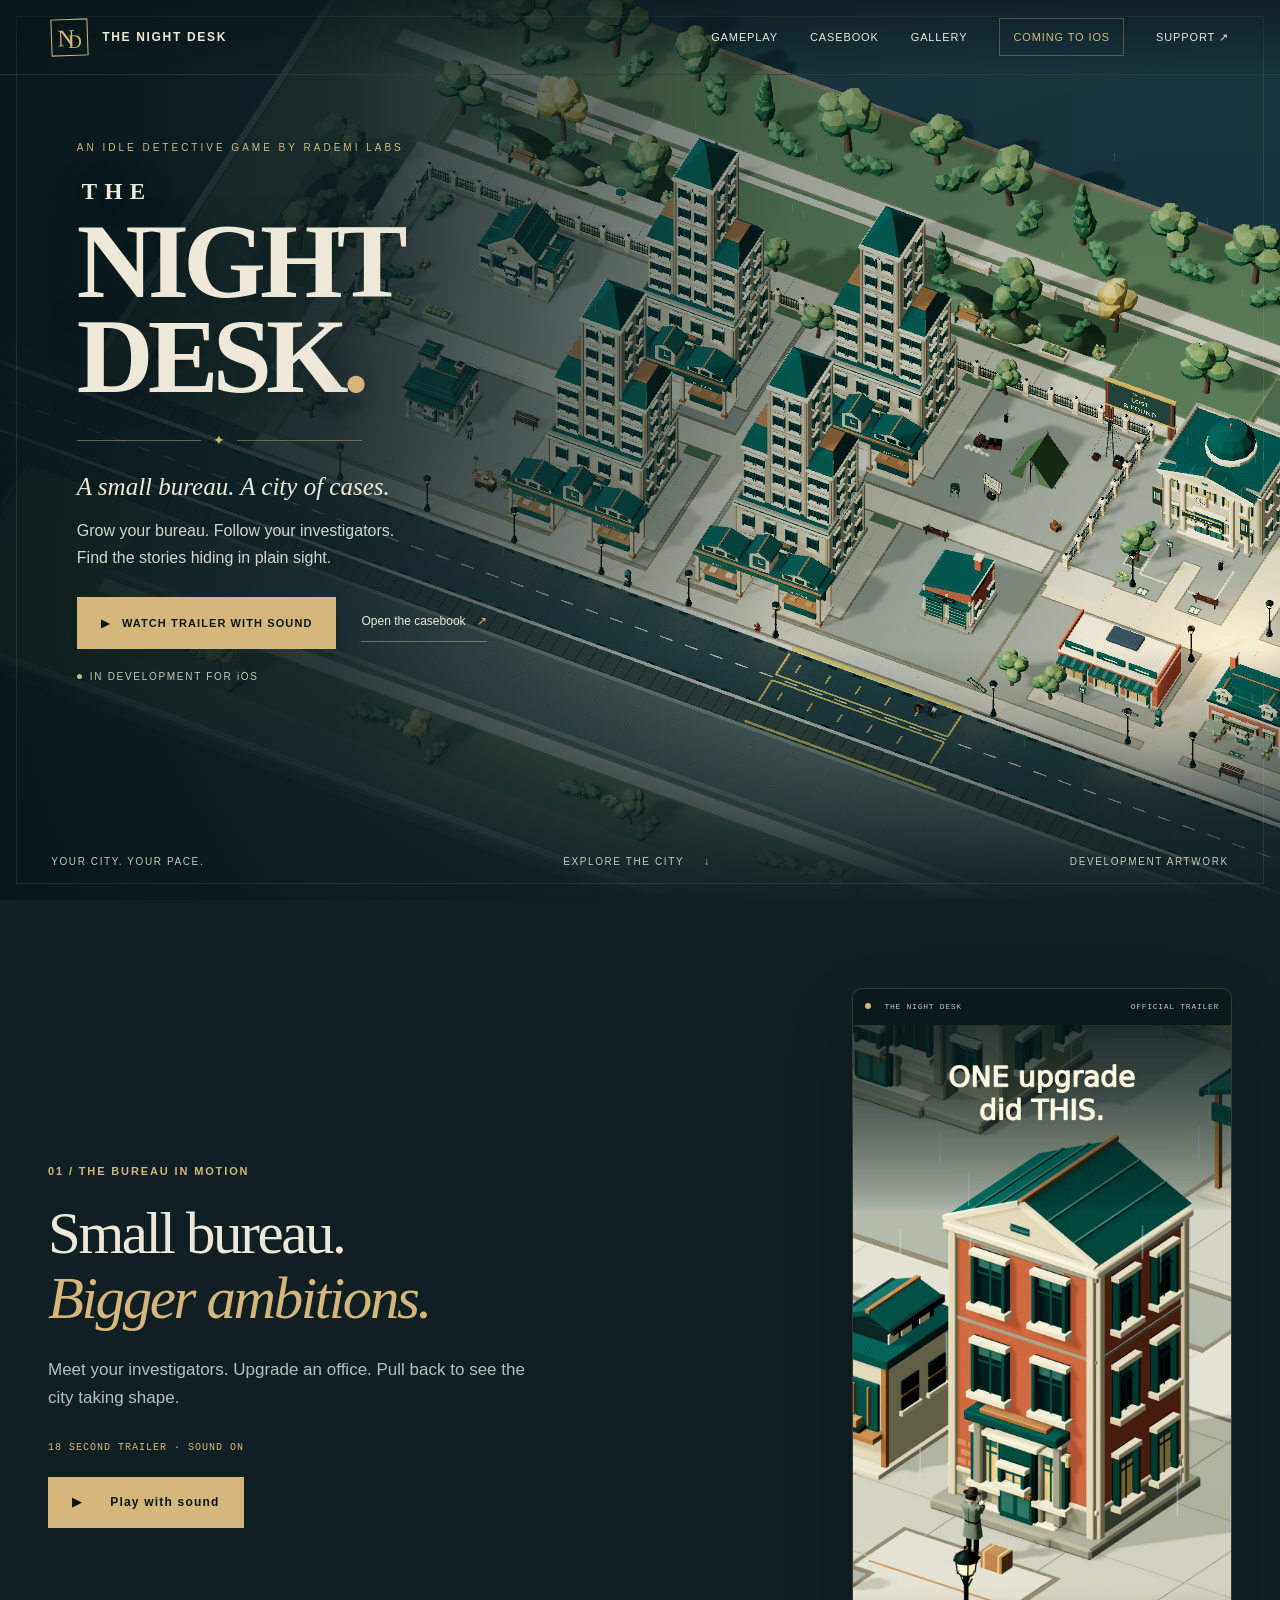
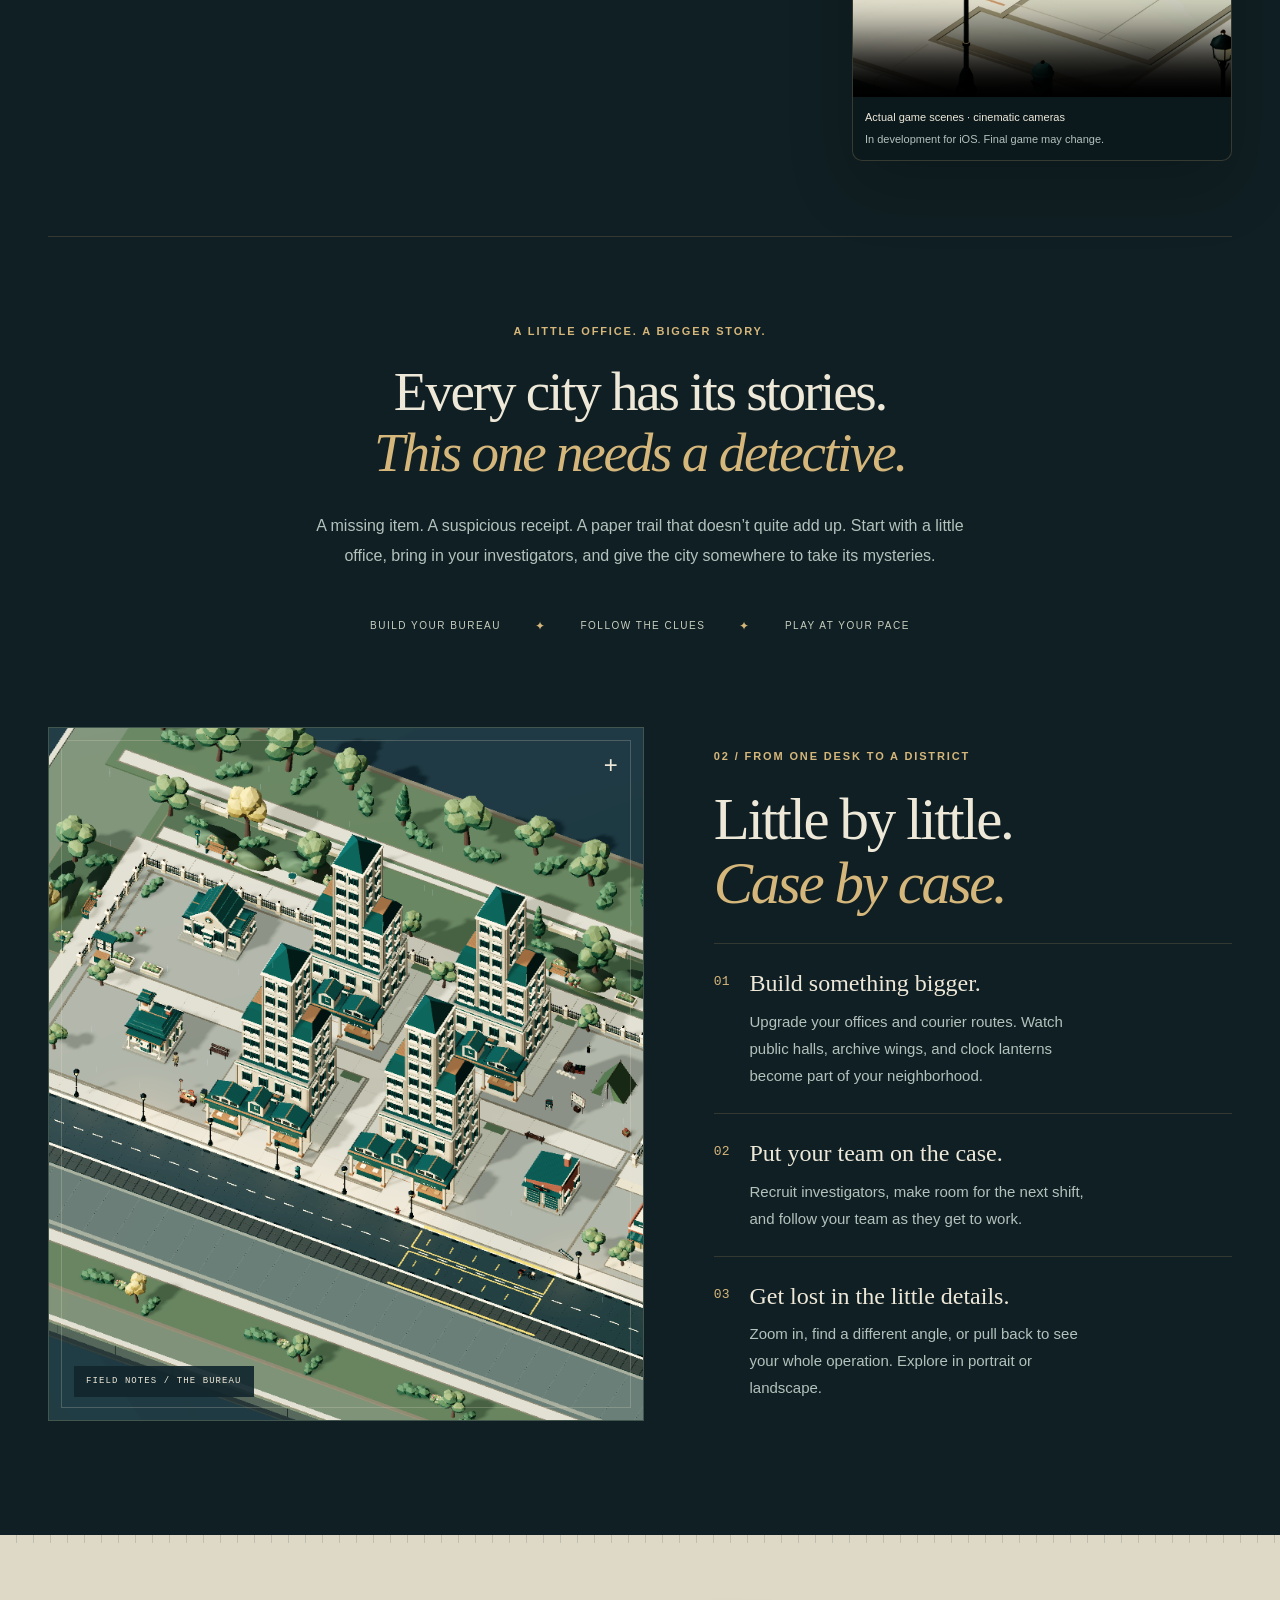
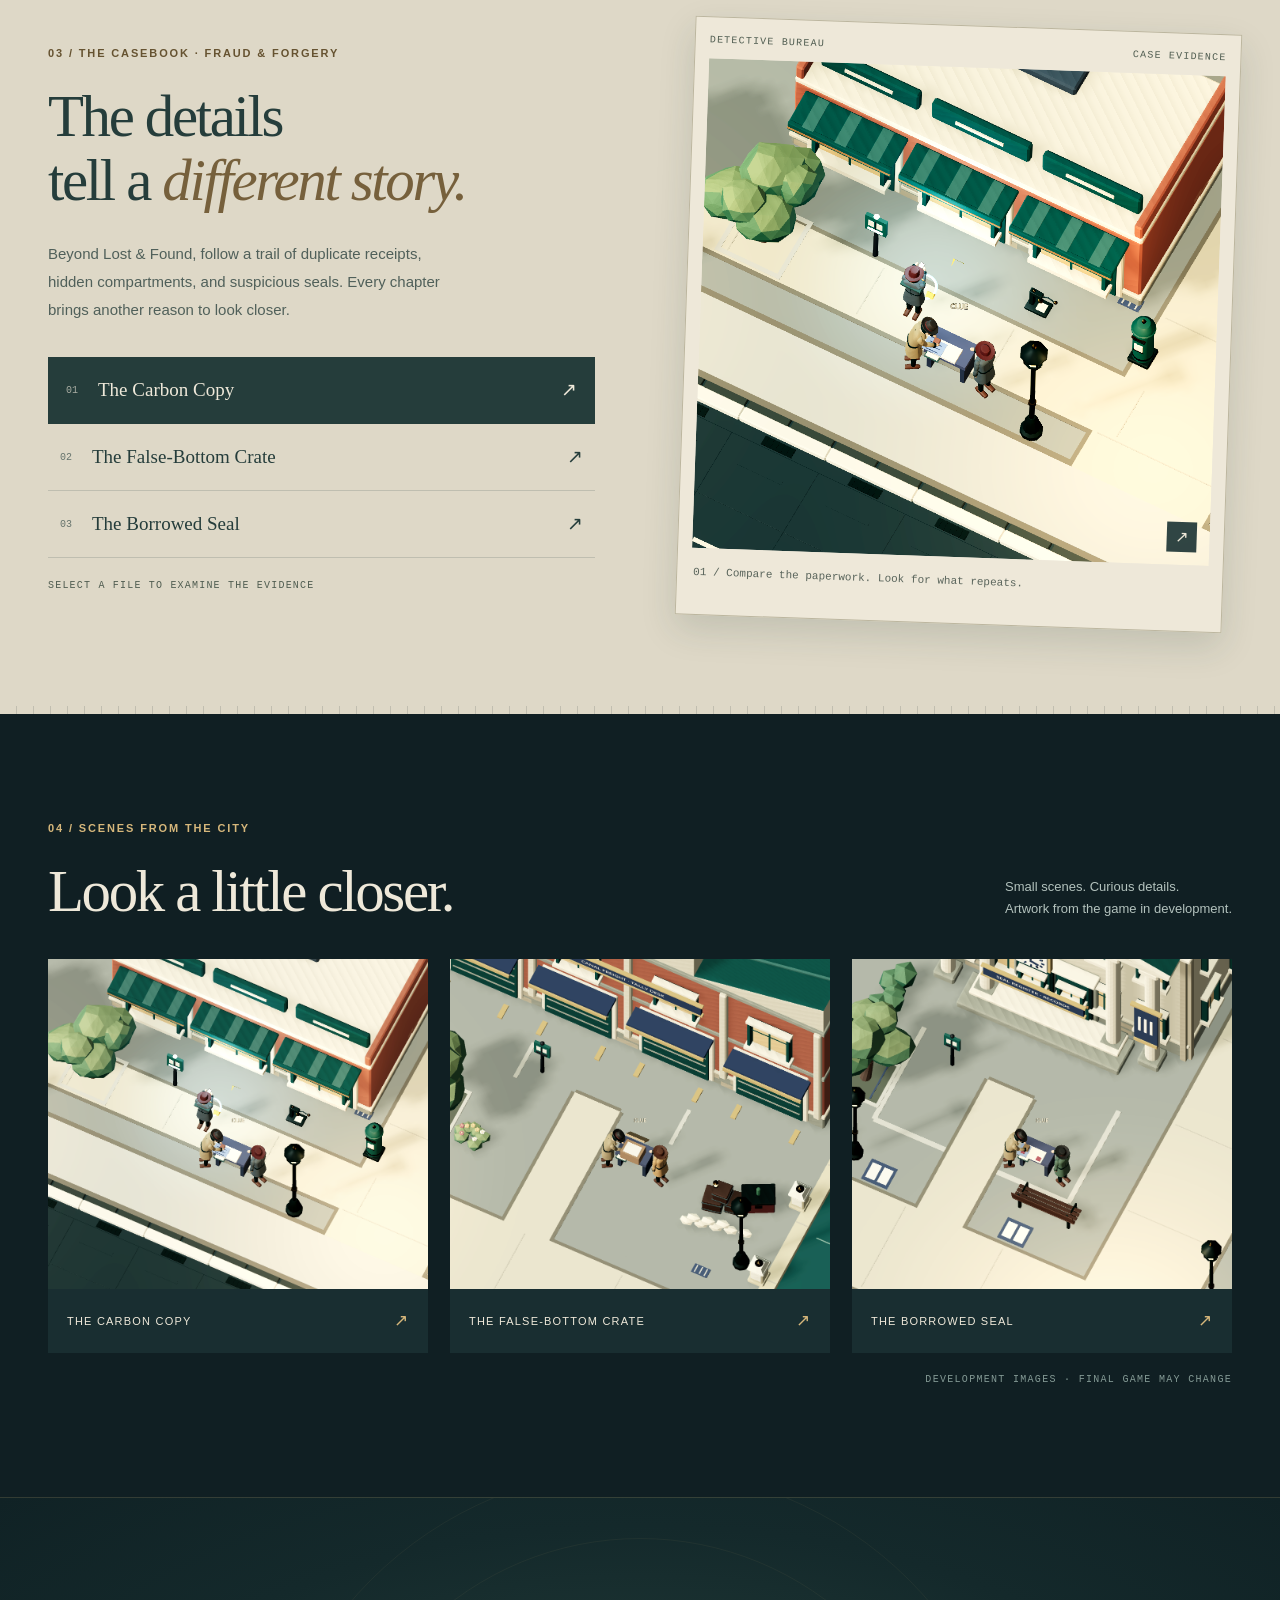
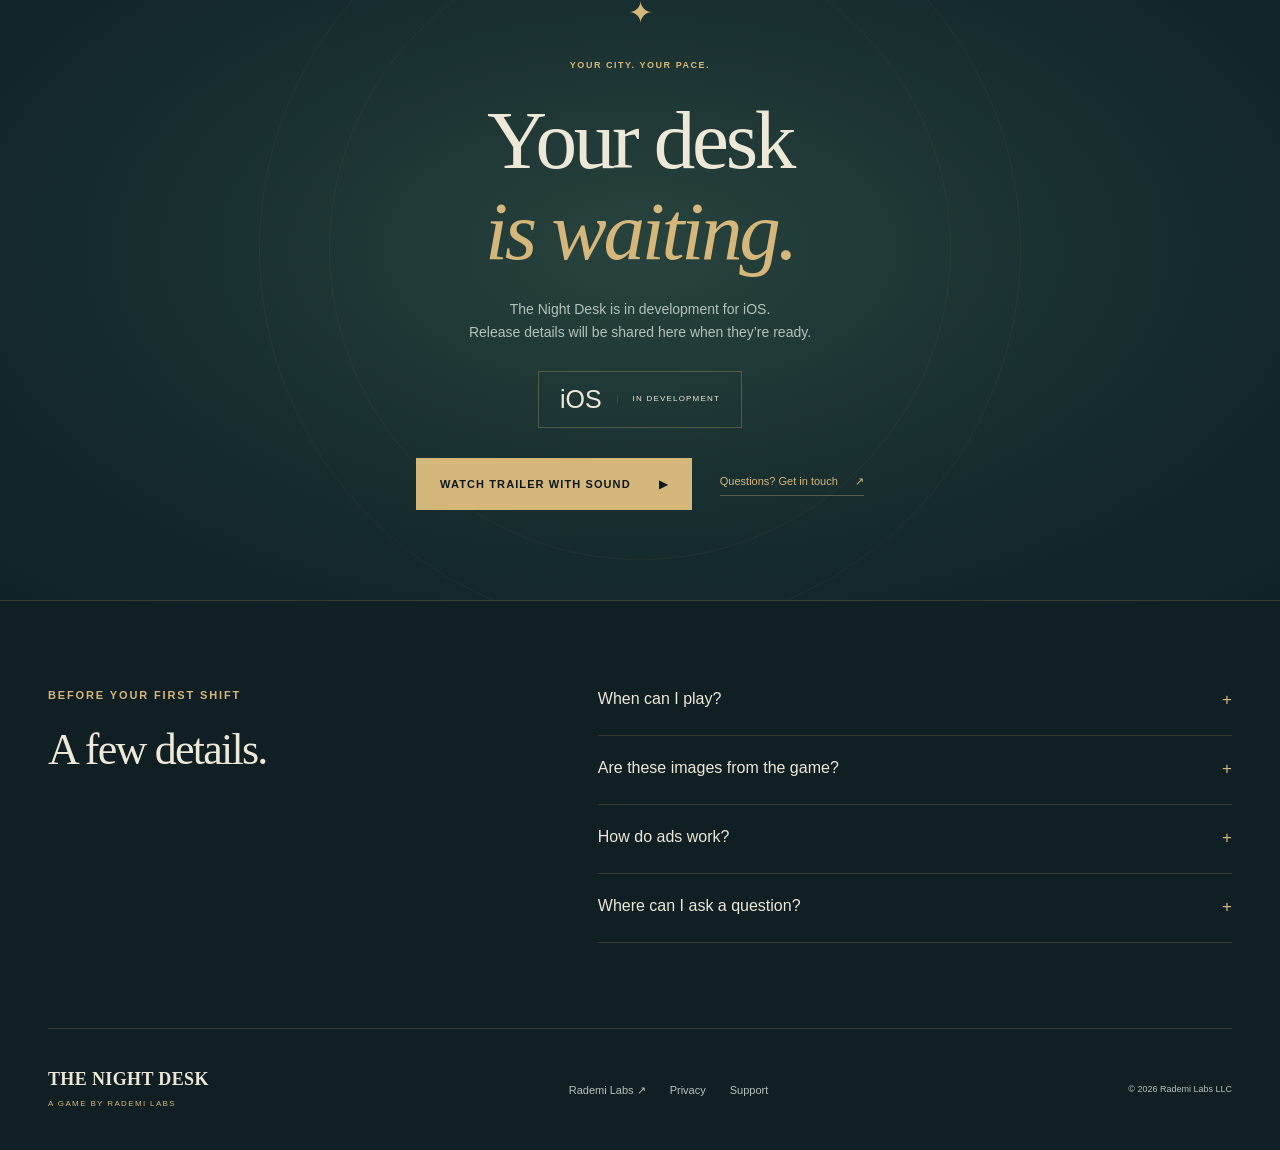
==== commit a7a9be04: "Publish approved Night Desk trailer with responsive portrait player" ====
--- a/the-night-desk/index.html
+++ b/the-night-desk/index.html
@@ -4,7 +4,7 @@
 <meta charset="utf-8"><meta name="viewport" content="width=device-width,initial-scale=1">
 <title>The Night Desk — A city of cases | Rademi Labs</title>
 <meta name="description" content="A small bureau. A city of cases. Build your detective bureau and follow the clues in The Night Desk, an idle detective game in development for iOS.">
-<meta property="og:title" content="The Night Desk — A city of cases"><meta property="og:description" content="Build your bureau. Follow the clues. Take the night shift."><meta property="og:image" content="https://rademi-labs.github.io/the-night-desk/assets/city.png"><meta property="og:type" content="website"><meta property="og:url" content="https://rademi-labs.github.io/the-night-desk/"><meta name="theme-color" content="#101f23"><meta name="twitter:card" content="summary_large_image"><link rel="canonical" href="https://rademi-labs.github.io/the-night-desk/"><link rel="icon" href="assets/icon.png"><link rel="stylesheet" href="style.css?v=night-shift-4"><script src="site.js?v=night-shift-4" defer></script>
+<meta property="og:title" content="The Night Desk — A city of cases"><meta property="og:description" content="Build your bureau. Follow the clues. Take the night shift."><meta property="og:image" content="https://rademi-labs.github.io/the-night-desk/assets/city.png"><meta property="og:type" content="website"><meta property="og:url" content="https://rademi-labs.github.io/the-night-desk/"><meta name="theme-color" content="#101f23"><meta name="twitter:card" content="summary_large_image"><link rel="canonical" href="https://rademi-labs.github.io/the-night-desk/"><link rel="icon" href="assets/icon.png"><link rel="stylesheet" href="style.css?v=trailer-r5-1"><script src="site.js?v=trailer-r5-1" defer></script>
 </head>
 <body class="game-page">
 <a class="skip" href="#main">Skip to content</a>
@@ -13,15 +13,17 @@
 <section class="hero" aria-labelledby="game-title">
 <img class="hero-art" src="assets/city.png" width="1280" height="900" fetchpriority="high" alt="An isometric city block of teal-roofed detective offices, tree-lined streets and tiny investigators">
 <div class="hero-shade"></div>
-<div class="hero-content"><p class="eyebrow">AN IDLE DETECTIVE GAME BY RADEMI LABS</p><h1 id="game-title" class="game-title"><span class="title-the">THE</span><span>NIGHT</span><span>DESK<span class="title-period">.</span></span></h1><div class="title-rule"><span></span><i aria-hidden="true">✦</i><span></span></div><p class="hero-tagline">A small bureau. A city of cases.</p><p class="hero-description">Grow your bureau. Follow your investigators.<br>Find the stories hiding in plain sight.</p><div class="hero-actions"><a class="button" href="#gameplay" data-play-preview><span aria-hidden="true">▶</span> WATCH GAMEPLAY</a><a class="hero-secondary" href="#casebook">Open the casebook <span aria-hidden="true">↗</span></a></div><p class="release-status"><span></span> IN DEVELOPMENT FOR iOS</p></div>
+<div class="hero-content"><p class="eyebrow">AN IDLE DETECTIVE GAME BY RADEMI LABS</p><h1 id="game-title" class="game-title"><span class="title-the">THE</span><span>NIGHT</span><span>DESK<span class="title-period">.</span></span></h1><div class="title-rule"><span></span><i aria-hidden="true">✦</i><span></span></div><p class="hero-tagline">A small bureau. A city of cases.</p><p class="hero-description">Grow your bureau. Follow your investigators.<br>Find the stories hiding in plain sight.</p><div class="hero-actions"><a class="button" href="#gameplay" data-play-preview><span aria-hidden="true">▶</span> WATCH TRAILER WITH SOUND</a><a class="hero-secondary" href="#casebook">Open the casebook <span aria-hidden="true">↗</span></a></div><p class="release-status"><span></span> IN DEVELOPMENT FOR iOS</p></div>
 <div class="hero-bottom"><span>YOUR CITY. YOUR PACE.</span><a href="#bureau">EXPLORE THE CITY <span aria-hidden="true">↓</span></a><span>DEVELOPMENT ARTWORK</span></div>
 </section>
-<section class="gameplay-section wrap" id="gameplay" aria-labelledby="gameplay-title"><div class="gameplay-copy"><p class="kicker">01 / The bureau in motion</p><h2 id="gameplay-title">Your next shift.<br><em>A closer look.</em></h2><p>Step into the neighborhood. Follow investigators through its working streets, then pull up a chair at the bureau.</p><p class="gameplay-meta">10 SECOND PREVIEW · DEVELOPMENT FOOTAGE</p></div><figure class="gameplay-player"><div class="player-topline"><span><i aria-hidden="true"></i> FIELD RECORDING 001</span><span>THE NIGHT DESK · DEVELOPMENT BUILD</span></div><video id="gameplay-video" controls playsinline preload="none" poster="assets/gameplay-poster.jpg?v=neighborhood-2" width="1560" height="720" aria-label="The Night Desk development gameplay preview" aria-describedby="gameplay-description"><source src="assets/gameplay-preview.mp4?v=neighborhood-2" type="video/mp4"><p>Your browser does not support embedded video. <a href="assets/gameplay-preview.mp4?v=neighborhood-2">Watch the gameplay preview.</a></p></video><figcaption id="gameplay-description"><span>A moment on the night shift</span><span>Silent footage · desktop development capture · final game may change</span></figcaption></figure></section>
+<section class="gameplay-section wrap" id="gameplay" aria-labelledby="gameplay-title">
+<div class="gameplay-copy"><p class="kicker">01 / The bureau in motion</p><h2 id="gameplay-title">Small bureau.<br><em>Bigger ambitions.</em></h2><p>Meet your investigators. Upgrade an office. Pull back to see the city taking shape.</p><p class="gameplay-meta">18 SECOND TRAILER · SOUND ON</p><button class="button trailer-play" type="button" data-play-preview><span aria-hidden="true">▶</span> Play with sound</button><p class="trailer-status" id="trailer-status" aria-live="polite"></p></div>
+<figure class="gameplay-player"><div class="player-topline"><span><i aria-hidden="true"></i> THE NIGHT DESK</span><span>OFFICIAL TRAILER</span></div><video id="gameplay-video" controls playsinline preload="none" poster="assets/trailer-r5-poster.jpg" width="1080" height="1920" aria-label="The Night Desk official development trailer" aria-describedby="gameplay-description"><source src="assets/trailer-r5.mp4" type="video/mp4"><p>Your browser does not support embedded video. <a href="assets/trailer-r5.mp4">Watch the trailer.</a></p></video><figcaption id="gameplay-description"><span>Actual game scenes · cinematic cameras</span><span>In development for iOS. Final game may change.</span></figcaption></figure></section>
 <section class="intro-section wrap" id="bureau"><p class="kicker">A little office. A bigger story.</p><h2>Every city has its stories.<br><em>This one needs a detective.</em></h2><p class="lead">A missing item. A suspicious receipt. A paper trail that doesn’t quite add up. Start with a little office, bring in your investigators, and give the city somewhere to take its mysteries.</p><div class="game-facts"><span>BUILD YOUR BUREAU</span><i aria-hidden="true">✦</i><span>FOLLOW THE CLUES</span><i aria-hidden="true">✦</i><span>PLAY AT YOUR PACE</span></div></section>
 <section class="bureau-section wrap" aria-labelledby="bureau-title"><div class="bureau-art"><img src="assets/city.png" width="1280" height="900" loading="lazy" alt="A growing neighborhood of detective offices surrounding busy courtyards"><span class="image-label">FIELD NOTES / THE BUREAU</span><span class="image-corner" aria-hidden="true">+</span></div><div class="bureau-copy"><p class="kicker">02 / From one desk to a district</p><h2 id="bureau-title">Little by little.<br><em>Case by case.</em></h2><div class="feature"><span>01</span><div><h3>Build something bigger.</h3><p>Upgrade your offices and courier routes. Watch public halls, archive wings, and clock lanterns become part of your neighborhood.</p></div></div><div class="feature"><span>02</span><div><h3>Put your team on the case.</h3><p>Recruit investigators, make room for the next shift, and follow your team as they get to work.</p></div></div><div class="feature"><span>03</span><div><h3>Get lost in the little details.</h3><p>Zoom in, find a different angle, or pull back to see your whole operation. Explore in portrait or landscape.</p></div></div></div></section>
 <section class="case-section" id="casebook" aria-labelledby="casebook-title"><div class="wrap case-grid"><div class="case-copy"><p class="kicker">03 / The casebook · Fraud &amp; Forgery</p><h2 id="casebook-title">The details<br>tell a <em>different story.</em></h2><p>Beyond Lost &amp; Found, follow a trail of duplicate receipts, hidden compartments, and suspicious seals. Every chapter brings another reason to look closer.</p><div class="case-controls" aria-label="Choose a case preview"><button class="case-button" data-case="carbon" aria-pressed="true" aria-controls="case-preview"><span class="case-no">01</span><span>The Carbon Copy</span><span aria-hidden="true">↗</span></button><button class="case-button" data-case="bottom" aria-pressed="false" aria-controls="case-preview"><span class="case-no">02</span><span>The False-Bottom Crate</span><span aria-hidden="true">↗</span></button><button class="case-button" data-case="seal" aria-pressed="false" aria-controls="case-preview"><span class="case-no">03</span><span>The Borrowed Seal</span><span aria-hidden="true">↗</span></button></div><p class="case-note">SELECT A FILE TO EXAMINE THE EVIDENCE</p></div><figure class="case-photo" id="case-preview"><div class="file-heading"><span>DETECTIVE BUREAU</span><span>CASE EVIDENCE</span></div><button class="case-enlarge" data-gallery-open="case" aria-label="Enlarge selected case artwork"><img id="case-image" src="assets/carbon-copy.png" width="960" height="1200" loading="lazy" alt="Investigators comparing paperwork at a street-side evidence table"><span class="enlarge-icon" aria-hidden="true">↗</span></button><figcaption id="case-caption" aria-live="polite">01 / Compare the paperwork. Look for what repeats.</figcaption></figure></div></section>
 <section class="gallery-section wrap" id="gallery" aria-labelledby="gallery-title"><div class="section-heading"><div><p class="kicker">04 / Scenes from the city</p><h2 id="gallery-title">Look a little closer.</h2></div><p>Small scenes. Curious details.<br>Artwork from the game in development.</p></div><div class="gallery-grid"><button class="gallery-item" data-gallery-open data-image="assets/carbon-copy.png" data-alt="Investigators comparing paperwork at a street-side evidence table" data-caption="The Carbon Copy — development artwork"><img src="assets/carbon-copy.png" width="960" height="1200" loading="lazy" alt="The Carbon Copy case artwork"><span><span>THE CARBON COPY</span><i aria-hidden="true">↗</i></span></button><button class="gallery-item" data-gallery-open data-image="assets/false-bottom.png" data-alt="Investigators examining the lifted panel of a crate outside Canal Freight" data-caption="The False-Bottom Crate — development artwork"><img src="assets/false-bottom.png" width="960" height="1200" loading="lazy" alt="The False-Bottom Crate case artwork"><span><span>THE FALSE-BOTTOM CRATE</span><i aria-hidden="true">↗</i></span></button><button class="gallery-item" data-gallery-open data-image="assets/borrowed-seal.png" data-alt="Investigators examining documents and a seal outside the records hall" data-caption="The Borrowed Seal — development artwork"><img src="assets/borrowed-seal.png" width="960" height="1200" loading="lazy" alt="The Borrowed Seal case artwork"><span><span>THE BORROWED SEAL</span><i aria-hidden="true">↗</i></span></button></div><p class="gallery-note">DEVELOPMENT IMAGES · FINAL GAME MAY CHANGE</p></section>
-<section class="shift-section" id="release" aria-labelledby="release-title"><div class="wrap shift-content"><span class="shift-star" aria-hidden="true">✦</span><p class="kicker">Your city. Your pace.</p><h2 id="release-title">Your desk<br><em>is waiting.</em></h2><p>The Night Desk is in development for iOS.<br>Release details will be shared here when they’re ready.</p><span class="platform-label">iOS <span>IN DEVELOPMENT</span></span><div class="release-actions"><a class="button" href="#gameplay" data-play-preview>WATCH THE PREVIEW <span aria-hidden="true">▶</span></a><a class="text-link" href="support.html">Questions? Get in touch <span aria-hidden="true">↗</span></a></div></div></section>
+<section class="shift-section" id="release" aria-labelledby="release-title"><div class="wrap shift-content"><span class="shift-star" aria-hidden="true">✦</span><p class="kicker">Your city. Your pace.</p><h2 id="release-title">Your desk<br><em>is waiting.</em></h2><p>The Night Desk is in development for iOS.<br>Release details will be shared here when they’re ready.</p><span class="platform-label">iOS <span>IN DEVELOPMENT</span></span><div class="release-actions"><a class="button" href="#gameplay" data-play-preview>WATCH TRAILER WITH SOUND <span aria-hidden="true">▶</span></a><a class="text-link" href="support.html">Questions? Get in touch <span aria-hidden="true">↗</span></a></div></div></section>
 <section class="faq wrap" aria-labelledby="faq-title"><div><p class="kicker">Before your first shift</p><h2 id="faq-title">A few details.</h2></div><div><details><summary>When can I play?</summary><p>The Night Desk is in development for iOS. There is no public App Store download yet. We’ll share release details here when they’re ready.</p></details><details><summary>Are these images from the game?</summary><p>Yes. These are captures of the game’s current development artwork and scenes. The final release may change.</p></details><details><summary>How do ads work?</summary><p>Rewarded ads are optional. Eligible rewards can boost earnings, add an away or tip-off payout, or bring in applicants when there’s room. There are no forced interstitial ads, and Operations are ad-free. Rewards depend on eligibility and ad availability.</p></details><details><summary>Where can I ask a question?</summary><p>Visit our <a href="support.html">support page</a> for contact details and useful information to include with a report.</p></details></div></section>
 </main><footer class="site-footer wrap"><a class="footer-wordmark" href="./">THE NIGHT DESK<span>A GAME BY RADEMI LABS</span></a><div><a href="/">Rademi Labs ↗</a><a href="privacy.html">Privacy</a><a href="support.html">Support</a></div><span>© 2026 Rademi Labs LLC</span></footer>
 </body></html>
--- a/the-night-desk/style.css
+++ b/the-night-desk/style.css
@@ -103,3 +103,24 @@
   .site-footer div { flex-wrap: wrap; font-size: 12px; }
 }
 @media (prefers-reduced-motion: reduce) { .site-header { transition: none; } }
+
+/* Portrait trailer: preserve the approved full frame on every screen. */
+.gameplay-section{grid-template-columns:minmax(0,1fr) minmax(0,380px);gap:clamp(32px,7vw,100px);align-items:center}
+.gameplay-copy{display:block;min-width:0}
+.gameplay-copy h2{margin-bottom:24px}
+.gameplay-copy .gameplay-meta{margin:26px 0 20px!important}
+.gameplay-player{width:100%;max-width:380px;justify-self:center;overflow:hidden;border-radius:10px}
+.gameplay-player video{width:100%;height:auto;max-width:none;max-height:none;aspect-ratio:9/16;object-fit:contain}
+.player-topline{padding:12px;font-size:8px;gap:8px}
+.gameplay-player figcaption{display:block;padding:12px;font-size:11px}
+.gameplay-player figcaption span{display:block}
+.gameplay-player figcaption span+span{margin-top:4px}
+.trailer-play{cursor:pointer;font:700 12px/1.4 Arial,sans-serif;min-height:48px}
+.gameplay-copy .trailer-status{min-height:1.5em;font-size:12px}
+@media(max-width:700px){
+ .gameplay-section{grid-template-columns:minmax(0,1fr);gap:20px}
+ .gameplay-player{max-width:340px}
+ .gameplay-copy .gameplay-meta{margin:20px 0 16px!important}
+ .gameplay-copy .trailer-status:empty{display:none}
+ .hero-actions .button{font-size:10px;letter-spacing:.05em}
+}
